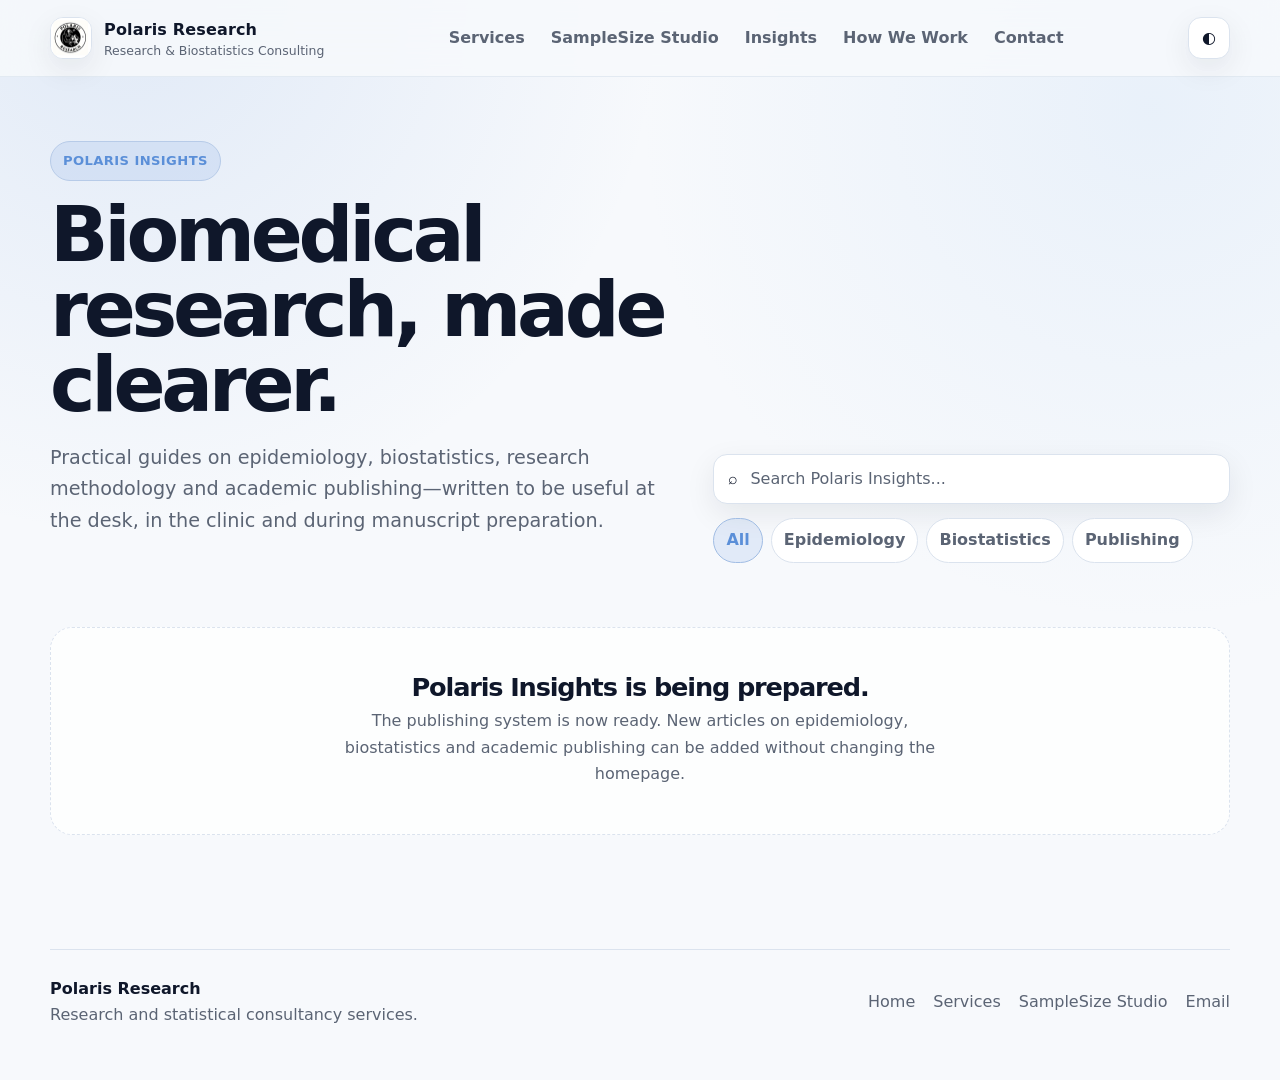
==== blog/index.html @ 7f0328f4 "Add files via upload" ====
<!DOCTYPE html>
<html lang="en" data-accent="ocean" data-mode-choice="system">
<head>
  <meta charset="UTF-8" />
  <meta name="viewport" content="width=device-width, initial-scale=1.0" />
  <meta name="description" content="Polaris Insights: practical guides on epidemiology, biostatistics, research methodology and academic publishing." />
  <meta name="robots" content="index,follow" />
  <meta name="theme-color" content="#0b1220" />
  <title>Polaris Insights | Biomedical Research & Publication</title>
  <link rel="icon" href="../assets/images/polaris-logo.jpg" />
  <link rel="stylesheet" href="../assets/css/styles.css" />
</head>
<body>
  <header class="site-header">
    <div class="container nav">
      <a class="brand" href="../" aria-label="Polaris Research home">
        <span class="brand-mark"><img src="../assets/images/polaris-logo.jpg" alt="Polaris Research logo" /></span>
        <span class="brand-text">
          <strong>Polaris Research</strong>
          <span>Research &amp; Biostatistics Consulting</span>
        </span>
      </a>

      <nav class="nav-links" aria-label="Primary navigation">
        <a href="../#services">Services</a>
        <a href="../#studio">SampleSize Studio</a>
        <a href="./">Insights</a>
        <a href="../#process">How We Work</a>
        <a href="../#" class="contact-trigger">Contact</a>
      </nav>

      <div class="nav-actions">
        <button class="icon-btn" id="themeButton" aria-label="Open theme settings" title="Theme settings">◐</button>
        <button class="menu-btn" id="menuButton" aria-label="Open menu" title="Menu">☰</button>
      </div>
    </div>

    <div class="container mobile-menu" id="mobileMenu">
      <a href="../#services">Services</a>
      <a href="../#studio">SampleSize Studio</a>
      <a href="./">Insights</a>
      <a href="../#process">How We Work</a>
      <a href="../#" class="contact-trigger">Contact</a>
    </div>
  </header>

  <main>
    <section class="blog-hero">
      <div class="container blog-hero-grid">
        <div>
          <span class="eyebrow">Polaris Insights</span>
          <h1>Biomedical research, made clearer.</h1>
          <p class="hero-sub">
            Practical guides on epidemiology, biostatistics, research methodology and academic publishing—written to be useful at the desk, in the clinic and during manuscript preparation.
          </p>
        </div>

        <div class="blog-tools">
          <label class="blog-search" for="articleSearch">
            <span aria-hidden="true">⌕</span>
            <input id="articleSearch" type="search" placeholder="Search Polaris Insights..." autocomplete="off" />
          </label>

          <div class="blog-filters" aria-label="Article categories">
            <button class="blog-filter active" data-category="All">All</button>
            <button class="blog-filter" data-category="Epidemiology Simplified">Epidemiology</button>
            <button class="blog-filter" data-category="Biostatistics in Practice">Biostatistics</button>
            <button class="blog-filter" data-category="Academic Publishing Playbook">Publishing</button>
          </div>
        </div>
      </div>
    </section>

    <section class="blog-library">
      <div class="container">
        <div id="articleGrid" class="blog-library-grid" aria-live="polite"></div>
      </div>
    </section>
  </main>

  <footer>
    <div class="container footer-grid">
      <div>
        <strong style="color:var(--text);">Polaris Research</strong><br />
        <span>Research and statistical consultancy services.</span>
      </div>
      <div class="footer-links">
        <a href="../">Home</a>
        <a href="../#services">Services</a>
        <a href="../#studio">SampleSize Studio</a>
        <a href="mailto:polarisresearch2025@gmail.com">Email</a>
      </div>
    </div>
  </footer>

  <div class="theme-panel" id="themePanel" aria-hidden="true">
    <div class="theme-title">Appearance</div>
    <div class="theme-options">
      <button class="theme-chip" data-mode="light">Light</button>
      <button class="theme-chip" data-mode="system">System</button>
      <button class="theme-chip" data-mode="dark">Dark</button>
    </div>
    <div class="theme-title">Accent</div>
    <div class="theme-options">
      <button class="theme-chip" data-accent="ocean">Ocean</button>
      <button class="theme-chip" data-accent="sage">Sage</button>
      <button class="theme-chip" data-accent="lavender">Lavender</button>
      <button class="theme-chip" data-accent="slate">Slate</button>
      <button class="theme-chip" data-accent="sand">Sand</button>
      <button class="theme-chip" data-accent="rose">Rose</button>
    </div>
  </div>

  <div class="contact-modal" id="contactModal" aria-hidden="true">
    <div class="contact-card" role="dialog" aria-modal="true" aria-labelledby="contactTitle">
      <button class="close-modal" id="closeModal" aria-label="Close contact options">×</button>
      <h3 id="contactTitle">Contact Polaris Research</h3>
      <p>Email us to discuss your research, biostatistics, or manuscript requirements.</p>
      <div class="contact-options">
        <a class="contact-option" href="mailto:polarisresearch2025@gmail.com">
          <div><strong>Email</strong><span>polarisresearch2025@gmail.com</span></div>
          <span class="contact-arrow">→</span>
        </a>
      </div>
    </div>
  </div>

  <script src="../assets/js/app.js" defer></script>
  <script src="posts-data.js" defer></script>
  <script src="../assets/js/blog.js" defer></script>
</body>
</html>
---- assets/css/styles.css ----
:root {
      --bg: #f7f9fc;
      --surface: #ffffff;
      --surface-2: #f1f5f9;
      --text: #0f172a;
      --muted: #5b6474;
      --border: #dbe3ee;
      --shadow: 0 18px 55px rgba(15, 23, 42, 0.12);
      --shadow-soft: 0 10px 30px rgba(15, 23, 42, 0.08);

      --accent: #5b8fd8;
      --accent-2: #9ec5ef;
      --accent-soft: rgba(91, 143, 216, 0.14);
      --accent-text: #ffffff;

      --radius-lg: 28px;
      --radius-md: 20px;
      --radius-sm: 14px;

      --max-width: 1180px;
    }

    html[data-mode="dark"] {
      --bg: #07101f;
      --surface: #0e1729;
      --surface-2: #111d33;
      --text: #f8fafc;
      --muted: #aeb8c8;
      --border: #22314c;
      --shadow: 0 22px 60px rgba(0, 0, 0, 0.36);
      --shadow-soft: 0 10px 34px rgba(0, 0, 0, 0.24);
    }

    html[data-accent="ocean"] {
      --accent: #5b8fd8;
      --accent-2: #9ec5ef;
      --accent-soft: rgba(91, 143, 216, 0.14);
    }
    html[data-accent="sage"] {
      --accent: #6f9f82;
      --accent-2: #b7d6c1;
      --accent-soft: rgba(111, 159, 130, 0.14);
    }
    html[data-accent="lavender"] {
      --accent: #9a7fd1;
      --accent-2: #d3c3ef;
      --accent-soft: rgba(154, 127, 209, 0.14);
    }
    html[data-accent="slate"] {
      --accent: #7d8b9b;
      --accent-2: #c1cad4;
      --accent-soft: rgba(125, 139, 155, 0.15);
    }
    html[data-accent="sand"] {
      --accent: #b49768;
      --accent-2: #dfc89d;
      --accent-soft: rgba(180, 151, 104, 0.15);
    }
    html[data-accent="rose"] {
      --accent: #c77b8d;
      --accent-2: #e8b4c0;
      --accent-soft: rgba(199, 123, 141, 0.15);
    }

    * {
      box-sizing: border-box;
    }

    html {
      scroll-behavior: smooth;
    }

    body {
      margin: 0;
      font-family: Inter, ui-sans-serif, system-ui, -apple-system, BlinkMacSystemFont, "Segoe UI", sans-serif;
      background:
        radial-gradient(circle at 10% 0%, var(--accent-soft), transparent 34%),
        radial-gradient(circle at 90% 10%, color-mix(in srgb, var(--accent-2) 16%, transparent), transparent 34%),
        var(--bg);
      color: var(--text);
      line-height: 1.65;
      overflow-x: hidden;
      transition: background-color .25s ease, color .25s ease;
    }

    a {
      color: inherit;
      text-decoration: none;
    }

    button, input {
      font: inherit;
    }

    img {
      max-width: 100%;
      display: block;
    }

    .container {
      width: min(var(--max-width), calc(100% - 32px));
      margin: 0 auto;
    }

    .site-header {
      position: sticky;
      top: 0;
      z-index: 50;
      backdrop-filter: blur(18px);
      background: color-mix(in srgb, var(--bg) 84%, transparent);
      border-bottom: 1px solid color-mix(in srgb, var(--border) 72%, transparent);
    }

    .nav {
      min-height: 76px;
      display: flex;
      align-items: center;
      justify-content: space-between;
      gap: 18px;
    }

    .brand {
      display: inline-flex;
      align-items: center;
      gap: 12px;
      min-width: 0;
    }

    .brand-mark {
      width: 42px;
      height: 42px;
      border-radius: 13px;
      overflow: hidden;
      background: #fff;
      border: 1px solid var(--border);
      box-shadow: var(--shadow-soft);
      flex: 0 0 auto;
    }

    .brand-mark img {
      width: 100%;
      height: 100%;
      object-fit: cover;
    }

    .brand-text strong {
      display: block;
      font-size: 1rem;
      letter-spacing: .01em;
    }

    .brand-text span {
      display: block;
      color: var(--muted);
      font-size: .78rem;
      line-height: 1.25;
    }

    .nav-links {
      display: flex;
      align-items: center;
      gap: 26px;
      font-weight: 650;
      color: var(--muted);
    }

    .nav-links a:hover {
      color: var(--text);
    }

    .nav-actions {
      display: flex;
      align-items: center;
      gap: 10px;
    }

    .icon-btn, .menu-btn {
      width: 42px;
      height: 42px;
      border: 1px solid var(--border);
      background: var(--surface);
      color: var(--text);
      border-radius: 13px;
      display: inline-grid;
      place-items: center;
      cursor: pointer;
      box-shadow: var(--shadow-soft);
      transition: transform .2s ease, border-color .2s ease;
    }

    .icon-btn:hover, .menu-btn:hover {
      transform: translateY(-2px);
      border-color: var(--accent);
    }

    .menu-btn {
      display: none;
    }

    .mobile-menu {
      display: none;
      padding: 0 0 18px;
    }

    .mobile-menu.open {
      display: grid;
      gap: 10px;
    }

    .mobile-menu a {
      padding: 12px 14px;
      border-radius: 12px;
      background: var(--surface);
      border: 1px solid var(--border);
      font-weight: 700;
    }

    .hero {
      padding: 70px 0 50px;
    }

    .hero-grid {
      display: grid;
      grid-template-columns: 1.15fr .85fr;
      gap: 54px;
      align-items: center;
    }

    .eyebrow {
      display: inline-flex;
      align-items: center;
      gap: 9px;
      padding: 8px 12px;
      border: 1px solid color-mix(in srgb, var(--accent) 28%, var(--border));
      background: var(--accent-soft);
      color: var(--accent);
      font-weight: 800;
      font-size: .82rem;
      border-radius: 999px;
      letter-spacing: .03em;
      text-transform: uppercase;
    }

    .hero h1 {
      margin: 18px 0 18px;
      font-size: clamp(2.55rem, 5.8vw, 5.6rem);
      line-height: .98;
      letter-spacing: -0.055em;
      max-width: 900px;
    }

    .hero h1 .accent {
      color: var(--accent);
    }

    .hero-sub {
      max-width: 760px;
      color: var(--muted);
      font-size: clamp(1rem, 1.6vw, 1.2rem);
      margin-bottom: 26px;
    }

    .hero-cta {
      display: flex;
      flex-wrap: wrap;
      gap: 12px;
      margin-bottom: 16px;
    }

    .btn {
      border: 0;
      border-radius: 14px;
      min-height: 48px;
      padding: 0 19px;
      display: inline-flex;
      align-items: center;
      justify-content: center;
      gap: 9px;
      cursor: pointer;
      font-weight: 800;
      transition: transform .2s ease, box-shadow .2s ease, background-color .2s ease;
    }

    .btn:hover {
      transform: translateY(-2px);
    }

    .btn-primary {
      background: var(--accent);
      color: var(--accent-text);
      box-shadow: 0 14px 30px color-mix(in srgb, var(--accent) 28%, transparent);
    }

    .btn-secondary {
      background: var(--surface);
      color: var(--text);
      border: 1px solid var(--border);
      box-shadow: var(--shadow-soft);
    }

    .btn-studio {
      margin-top: 2px;
      background: linear-gradient(135deg, var(--accent), var(--accent-2));
      color: white;
    }

    .quick-tags {
      margin-top: 20px;
      color: var(--muted);
      font-size: .80rem;
      font-weight: 700;
      line-height: 1.6;
      letter-spacing: .005em;
    }

    .quick-tags .sep {
      color: color-mix(in srgb, var(--muted) 72%, transparent);
      padding: 0 .42rem;
      font-weight: 500;
    }

    .hero-card {
      position: relative;
      min-height: 500px;
      border-radius: 34px;
      padding: 28px;
      background:
        linear-gradient(145deg, color-mix(in srgb, var(--surface) 92%, transparent), color-mix(in srgb, var(--surface-2) 95%, transparent));
      border: 1px solid var(--border);
      box-shadow: var(--shadow);
      overflow: hidden;
    }

    .hero-card::before {
      content: "";
      position: absolute;
      width: 290px;
      height: 290px;
      border-radius: 50%;
      right: -80px;
      top: -80px;
      background: radial-gradient(circle, var(--accent-soft), transparent 70%);
    }

    .logo-stage {
      position: relative;
      min-height: 100%;
      height: 100%;
      display: grid;
      place-items: center;
      isolation: isolate;
    }

    .orbit-ring {
      position: absolute;
      width: min(380px, 92%);
      aspect-ratio: 1;
      border-radius: 50%;
      border: 1px dashed color-mix(in srgb, var(--accent) 28%, transparent);
      animation: orbitSpin 22s linear infinite;
      z-index: 0;
      pointer-events: none;
    }

    .orbit-ring.orbit-2 {
      width: min(305px, 74%);
      animation-duration: 15s;
      animation-direction: reverse;
      border-style: solid;
      border-color: color-mix(in srgb, var(--accent-2) 19%, transparent);
    }

    .orbit-star {
      position: absolute;
      left: 50%;
      top: -13px;
      width: 26px;
      height: 26px;
      margin-left: -13px;
      display: grid;
      place-items: center;
      color: var(--accent);
      font-size: 25px;
      line-height: 1;
      text-shadow: 0 8px 18px color-mix(in srgb, var(--accent) 35%, transparent);
      animation: starCounterSpin 22s linear infinite;
    }

    .orbit-2 .orbit-star {
      color: var(--accent-2);
      font-size: 18px;
      animation-duration: 15s;
      animation-direction: reverse;
    }

    .free-star {
      position: absolute;
      color: var(--accent);
      opacity: .72;
      z-index: 3;
      pointer-events: none;
      animation: twinkle 3.4s ease-in-out infinite;
    }

    .free-star.s1 { left: 4%; top: 15%; font-size: 30px; }
    .free-star.s2 { right: 5%; bottom: 20%; font-size: 20px; animation-delay: -1.2s; }
    .free-star.s3 { right: 10%; top: 14%; font-size: 14px; animation-delay: -2.1s; }

    .logo-wrap {
      width: min(330px, 82%);
      aspect-ratio: 1/1;
      border-radius: 50%;
      overflow: hidden;
      background: white;
      border: 1px solid var(--border);
      box-shadow: 0 28px 60px rgba(15, 23, 42, .18);
      animation: floatLogo 5s ease-in-out infinite;
      position: relative;
      z-index: 2;
    }

    .logo-wrap img {
      width: 100%;
      height: 100%;
      object-fit: cover;
    }

    @keyframes floatLogo {
      0%,100% { transform: translateY(0) rotate(0deg); }
      50% { transform: translateY(-10px) rotate(1deg); }
    }

    @keyframes orbitSpin {
      to { transform: rotate(360deg); }
    }

    @keyframes starCounterSpin {
      to { transform: rotate(-360deg); }
    }

    @keyframes twinkle {
      0%,100% { transform: scale(.82) rotate(0deg); opacity: .35; }
      50% { transform: scale(1.18) rotate(18deg); opacity: .95; }
    }

    .mini-panel {
      position: relative;
      margin-top: 10px;
      background: var(--surface);
      border: 1px solid var(--border);
      border-radius: 18px;
      padding: 17px;
      box-shadow: var(--shadow-soft);
    }

    .mini-panel strong {
      display: block;
      margin-bottom: 5px;
    }

    .mini-panel span {
      color: var(--muted);
      font-size: .93rem;
    }

    section {
      padding: 72px 0;
    }

    .section-head {
      display: flex;
      align-items: end;
      justify-content: space-between;
      gap: 24px;
      margin-bottom: 28px;
    }

    .section-kicker {
      color: var(--accent);
      font-weight: 850;
      text-transform: uppercase;
      letter-spacing: .08em;
      font-size: .78rem;
      margin-bottom: 8px;
    }

    h2 {
      margin: 0;
      font-size: clamp(2rem, 4vw, 3.5rem);
      line-height: 1.05;
      letter-spacing: -0.045em;
    }

    .section-intro {
      max-width: 640px;
      color: var(--muted);
    }

    .services-grid {
      display: grid;
      grid-template-columns: repeat(2, minmax(0, 1fr));
      gap: 18px;
    }

    .service-card {
      background: var(--surface);
      border: 1px solid var(--border);
      border-radius: var(--radius-md);
      padding: 25px;
      box-shadow: var(--shadow-soft);
      transition: transform .22s ease, border-color .22s ease, box-shadow .22s ease;
    }

    .service-card:hover {
      transform: translateY(-5px);
      border-color: color-mix(in srgb, var(--accent) 60%, var(--border));
      box-shadow: var(--shadow);
    }

    .service-icon {
      width: 48px;
      height: 48px;
      display: grid;
      place-items: center;
      border-radius: 15px;
      background: var(--accent-soft);
      color: var(--accent);
      font-size: 1.25rem;
      margin-bottom: 17px;
    }

    .service-card h3 {
      margin: 0 0 10px;
      font-size: 1.25rem;
    }

    .service-card p {
      margin: 0;
      color: var(--muted);
    }

    .studio-shell {
      display: grid;
      grid-template-columns: 1fr .95fr;
      gap: 28px;
      align-items: center;
      border: 1px solid var(--border);
      background: var(--surface);
      border-radius: 30px;
      padding: clamp(22px, 4vw, 42px);
      box-shadow: var(--shadow);
    }

    .studio-preview {
      position: relative;
      border-radius: 24px;
      border: 1px solid #26323a;
      background: #10171c;
      overflow: hidden;
      box-shadow: 0 30px 70px rgba(0,0,0,.28);
      transform: rotate(1.2deg);
      transition: transform .28s ease, box-shadow .28s ease;
    }

    .studio-preview:hover {
      transform: rotate(0deg) translateY(-3px);
      box-shadow: 0 36px 82px rgba(0,0,0,.32);
    }

    .studio-live-frame {
      position: relative;
      height: 425px;
      overflow: hidden;
      background: #f7f7f5;
      border-radius: 23px;
    }

    .studio-live-frame iframe {
      position: absolute;
      top: 0;
      left: 0;
      width: 1440px;
      height: 900px;
      border: 0;
      transform: scale(.47);
      transform-origin: top left;
      pointer-events: none;
      background: #f7f7f5;
    }

    .studio-preview-fallback {
      position: absolute;
      inset: 0;
      z-index: 0;
      display: grid;
      place-items: center;
      text-align: center;
      padding: 30px;
      color: #eff4f7;
      background:
        radial-gradient(circle at 75% 20%, rgba(46,109,141,.30), transparent 30%),
        linear-gradient(145deg,#151d22,#0f1519);
    }

    .studio-preview-fallback strong {
      font-size: clamp(1.5rem,3vw,2.3rem);
      line-height: 1.05;
      display: block;
      margin-bottom: 10px;
    }

    .studio-preview-fallback span {
      color: #9eabb2;
      font-size: .88rem;
    }

    .studio-frame-click {
      position: absolute;
      inset: 0;
      z-index: 4;
      cursor: pointer;
    }

    .studio-frame-badge {
      position: absolute;
      z-index: 5;
      right: 14px;
      bottom: 14px;
      padding: 8px 11px;
      border-radius: 999px;
      background: rgba(11,18,32,.88);
      color: #fff;
      border: 1px solid rgba(255,255,255,.16);
      backdrop-filter: blur(12px);
      font-size: .72rem;
      font-weight: 800;
      pointer-events: none;
    }

    .blog-grid {
      display: grid;
      grid-template-columns: repeat(3, minmax(0, 1fr));
      gap: 18px;
    }

    .blog-card {
      background: var(--surface);
      border: 1px solid var(--border);
      border-radius: 20px;
      padding: 22px;
      box-shadow: var(--shadow-soft);
      min-height: 250px;
      display: flex;
      flex-direction: column;
    }

    .blog-card .category {
      color: var(--accent);
      font-size: .79rem;
      font-weight: 850;
      text-transform: uppercase;
      letter-spacing: .06em;
    }

    .blog-card h3 {
      margin: 12px 0 10px;
      line-height: 1.2;
      font-size: 1.3rem;
    }

    .blog-card p {
      color: var(--muted);
      margin: 0 0 16px;
    }

    .blog-card .coming {
      margin-top: auto;
      color: var(--muted);
      font-size: .88rem;
      font-weight: 700;
    }

    .work-grid {
      display: grid;
      grid-template-columns: repeat(4, minmax(0, 1fr));
      gap: 16px;
      counter-reset: step;
    }

    .work-card {
      background: var(--surface);
      border: 1px solid var(--border);
      border-radius: 20px;
      padding: 22px;
      box-shadow: var(--shadow-soft);
    }

    .step-no {
      width: 38px;
      height: 38px;
      display: grid;
      place-items: center;
      border-radius: 12px;
      background: var(--accent);
      color: white;
      font-weight: 900;
      margin-bottom: 16px;
    }

    .work-card h3 {
      margin: 0 0 9px;
      font-size: 1.08rem;
    }

    .work-card p {
      margin: 0;
      color: var(--muted);
      font-size: .94rem;
    }

    .final-cta {
      border-radius: 32px;
      padding: clamp(28px, 6vw, 62px);
      background:
        radial-gradient(circle at 85% 20%, color-mix(in srgb, var(--accent-2) 28%, transparent), transparent 28%),
        linear-gradient(135deg, color-mix(in srgb, var(--accent) 92%, #111827), color-mix(in srgb, var(--accent) 62%, #111827));
      color: white;
      box-shadow: var(--shadow);
    }

    .final-cta h2 {
      max-width: 760px;
      color: white;
    }

    .final-cta p {
      max-width: 650px;
      color: rgba(255,255,255,.84);
      font-size: 1.05rem;
    }

    .final-cta .btn {
      background: white;
      color: #111827;
      margin-top: 8px;
    }


    .legal-band {
      margin-top: 8px;
      padding: 22px 0 0;
      border-top: 1px solid var(--border);
    }

    .legal-copy {
      max-width: 980px;
      color: var(--muted);
      font-size: .78rem;
      line-height: 1.65;
    }

    .legal-copy p {
      margin: 0 0 8px;
    }

    .legal-links {
      display: flex;
      flex-wrap: wrap;
      gap: 8px 14px;
      margin-top: 12px;
      font-size: .78rem;
      font-weight: 750;
    }

    .legal-links a {
      color: var(--muted);
      text-decoration: underline;
      text-decoration-color: color-mix(in srgb, var(--muted) 30%, transparent);
      text-underline-offset: 3px;
    }

    .legal-links a:hover {
      color: var(--text);
    }


    .legal-modal {
      position: fixed;
      inset: 0;
      z-index: 120;
      display: none;
      align-items: center;
      justify-content: center;
      padding: 20px;
      background: rgba(2, 8, 23, .66);
      backdrop-filter: blur(10px);
    }

    .legal-modal.open {
      display: flex;
    }

    .legal-card {
      width: min(980px, 100%);
      max-height: min(86vh, 920px);
      overflow: hidden;
      display: grid;
      grid-template-rows: auto 1fr;
      background: var(--surface);
      color: var(--text);
      border: 1px solid var(--border);
      border-radius: 26px;
      box-shadow: var(--shadow);
    }

    .legal-card-head {
      position: sticky;
      top: 0;
      z-index: 2;
      display: flex;
      align-items: flex-start;
      justify-content: space-between;
      gap: 20px;
      padding: 24px 26px 18px;
      border-bottom: 1px solid var(--border);
      background: color-mix(in srgb, var(--surface) 96%, transparent);
      backdrop-filter: blur(12px);
    }

    .legal-card-head h3 {
      margin: 0 0 5px;
      font-size: clamp(1.45rem, 2.5vw, 2rem);
      line-height: 1.15;
    }

    .legal-card-head p {
      margin: 0;
      color: var(--muted);
      font-size: .9rem;
    }

    .legal-close {
      flex: 0 0 auto;
      width: 40px;
      height: 40px;
      border-radius: 12px;
      border: 1px solid var(--border);
      background: var(--surface-2);
      color: var(--text);
      cursor: pointer;
      font-size: 1.2rem;
    }

    .legal-card-body {
      overflow-y: auto;
      padding: 24px 26px 30px;
      scroll-behavior: smooth;
    }

    .legal-section {
      padding: 0 0 24px;
      margin: 0 0 24px;
      border-bottom: 1px solid var(--border);
    }

    .legal-section:last-child {
      border-bottom: 0;
      margin-bottom: 0;
      padding-bottom: 0;
    }

    .legal-section h4 {
      margin: 0 0 10px;
      font-size: 1.05rem;
      color: var(--text);
    }

    .legal-section p {
      margin: 0 0 10px;
      color: var(--muted);
      font-size: .94rem;
      line-height: 1.75;
    }

    .legal-contact {
      display: grid;
      gap: 6px;
      margin-top: 10px;
    }

    .legal-contact a {
      color: var(--accent);
      font-weight: 750;
      overflow-wrap: anywhere;
    }

    footer {
      padding: 36px 0 52px;
      color: var(--muted);
    }

    .footer-grid {
      display: flex;
      justify-content: space-between;
      gap: 22px;
      align-items: center;
      border-top: 1px solid var(--border);
      padding-top: 26px;
      flex-wrap: wrap;
    }

    .footer-links {
      display: flex;
      gap: 18px;
      flex-wrap: wrap;
    }

    .theme-panel {
      position: fixed;
      top: 82px;
      right: 18px;
      z-index: 80;
      width: min(330px, calc(100vw - 36px));
      background: var(--surface);
      border: 1px solid var(--border);
      border-radius: 18px;
      box-shadow: var(--shadow);
      padding: 16px;
      display: none;
    }

    .theme-panel.open {
      display: block;
    }

    .theme-title {
      font-weight: 850;
      margin-bottom: 10px;
    }

    .theme-options {
      display: flex;
      flex-wrap: wrap;
      gap: 8px;
      margin-bottom: 14px;
    }

    .theme-chip {
      border: 1px solid var(--border);
      background: var(--surface-2);
      color: var(--text);
      border-radius: 999px;
      padding: 8px 11px;
      cursor: pointer;
      font-weight: 750;
      font-size: .88rem;
    }

    .theme-chip.active {
      border-color: var(--accent);
      box-shadow: inset 0 0 0 1px var(--accent);
    }

    .contact-modal {
      position: fixed;
      inset: 0;
      z-index: 100;
      background: rgba(2, 8, 23, .58);
      backdrop-filter: blur(8px);
      display: none;
      align-items: center;
      justify-content: center;
      padding: 20px;
    }

    .contact-modal.open {
      display: flex;
    }

    .contact-card {
      position: relative;
      width: min(540px, 100%);
      background: var(--surface);
      color: var(--text);
      border: 1px solid var(--border);
      border-radius: 26px;
      padding: 28px;
      box-shadow: var(--shadow);
    }

    .close-modal {
      position: absolute;
      right: 14px;
      top: 14px;
      width: 38px;
      height: 38px;
      border-radius: 12px;
      border: 1px solid var(--border);
      background: var(--surface-2);
      color: var(--text);
      cursor: pointer;
      font-size: 1.15rem;
    }

    .contact-card h3 {
      margin: 0 46px 8px 0;
      font-size: 1.6rem;
    }

    .contact-card > p {
      color: var(--muted);
      margin: 0 0 20px;
    }

    .contact-options {
      display: grid;
      gap: 12px;
    }

    .contact-option {
      display: flex;
      align-items: center;
      justify-content: space-between;
      gap: 14px;
      border: 1px solid var(--border);
      background: var(--surface-2);
      border-radius: 16px;
      padding: 16px;
      transition: transform .2s ease, border-color .2s ease;
    }

    .contact-option:hover {
      transform: translateY(-2px);
      border-color: var(--accent);
    }

    .contact-option strong {
      display: block;
    }

    .contact-option span {
      display: block;
      color: var(--muted);
      font-size: .9rem;
      margin-top: 2px;
    }

    .contact-arrow {
      color: var(--accent);
      font-size: 1.2rem;
      font-weight: 900;
    }

    .fade-in {
      animation: fadeInUp .55s ease both;
    }

    @keyframes fadeInUp {
      from { opacity: .01; transform: translateY(10px); }
      to { opacity: 1; transform: translateY(0); }
    }

    @media (prefers-reduced-motion: reduce) {
      * {
        animation: none !important;
        transition: none !important;
        scroll-behavior: auto !important;
      }
    }

    @media (max-width: 980px) {
      .nav-links {
        display: none;
      }
      .menu-btn {
        display: inline-grid;
      }
      .hero-grid,
      .studio-shell {
        grid-template-columns: 1fr;
      }
      .hero-card {
        min-height: 430px;
      }
      .services-grid {
        grid-template-columns: 1fr 1fr;
      }
      .blog-grid {
        grid-template-columns: 1fr;
      }
      .work-grid {
        grid-template-columns: repeat(2, minmax(0, 1fr));
      }
    }

    @media (max-width: 680px) {
      .container {
        width: min(100% - 22px, var(--max-width));
      }
      .site-header .brand-text span {
        display: none;
      }
      .hero {
        padding-top: 44px;
      }
      .hero h1 {
        font-size: clamp(2.35rem, 12vw, 4.3rem);
      }
      .hero-cta {
        display: grid;
      }

      .quick-tags {
        font-size: .74rem;
      }
      .hero-cta .btn,
      .btn-studio {
        width: 100%;
      }
      .services-grid,
      .work-grid {
        grid-template-columns: 1fr;
      }
      .section-head {
        align-items: flex-start;
        flex-direction: column;
      }
      .hero-card {
        min-height: auto;
        padding: 20px;
      }
      .logo-stage {
        min-height: 285px;
      }
      .orbit-ring {
        width: min(310px, 94%);
      }
      .orbit-ring.orbit-2 {
        width: min(245px, 74%);
      }
      .studio-live-frame {
        height: 300px;
      }
      .studio-live-frame iframe {
        transform: scale(.34);
      }
      .final-cta {
        border-radius: 24px;
      }
      .nav-actions .icon-btn {
        width: 40px;
        height: 40px;
      }
    }


/* ===========================
   Polaris Insights blog
   =========================== */

.blog-hero {
  padding: 64px 0 34px;
}

.blog-hero-grid {
  display: grid;
  grid-template-columns: 1.1fr .9fr;
  gap: 32px;
  align-items: end;
}

.blog-hero h1 {
  margin: 16px 0 14px;
  font-size: clamp(2.6rem, 6vw, 5.4rem);
  line-height: .98;
  letter-spacing: -.055em;
}

.blog-tools {
  display: grid;
  gap: 14px;
  margin-top: 22px;
}

.blog-search {
  display: flex;
  align-items: center;
  gap: 10px;
  padding: 0 14px;
  min-height: 50px;
  border: 1px solid var(--border);
  border-radius: 14px;
  background: var(--surface);
  box-shadow: var(--shadow-soft);
}

.blog-search input {
  width: 100%;
  border: 0;
  outline: 0;
  background: transparent;
  color: var(--text);
}

.blog-search input::placeholder {
  color: var(--muted);
}

.blog-filters {
  display: flex;
  gap: 8px;
  flex-wrap: wrap;
}

.blog-filter {
  border: 1px solid var(--border);
  background: var(--surface);
  color: var(--muted);
  border-radius: 999px;
  padding: 8px 12px;
  font-weight: 760;
  cursor: pointer;
}

.blog-filter.active,
.blog-filter:hover {
  color: var(--accent);
  border-color: color-mix(in srgb, var(--accent) 45%, var(--border));
  background: var(--accent-soft);
}

.blog-library {
  padding: 30px 0 78px;
}

.blog-library-grid {
  display: grid;
  grid-template-columns: repeat(3, minmax(0, 1fr));
  gap: 18px;
}

.article-card {
  display: flex;
  flex-direction: column;
  min-height: 310px;
  padding: 22px;
  border: 1px solid var(--border);
  border-radius: 20px;
  background: var(--surface);
  box-shadow: var(--shadow-soft);
  transition: transform .22s ease, border-color .22s ease, box-shadow .22s ease;
}

.article-card:hover {
  transform: translateY(-4px);
  border-color: color-mix(in srgb, var(--accent) 52%, var(--border));
  box-shadow: var(--shadow);
}

.article-meta {
  display: flex;
  gap: 8px;
  flex-wrap: wrap;
  color: var(--muted);
  font-size: .78rem;
  font-weight: 720;
}

.article-category {
  color: var(--accent);
}

.article-card h2 {
  margin: 14px 0 10px;
  font-size: 1.35rem;
  line-height: 1.18;
  letter-spacing: -.025em;
}

.article-card p {
  margin: 0 0 18px;
  color: var(--muted);
  font-size: .95rem;
}

.article-card .article-link {
  margin-top: auto;
  color: var(--accent);
  font-weight: 820;
}

.blog-empty {
  grid-column: 1 / -1;
  padding: 46px 26px;
  text-align: center;
  border: 1px dashed var(--border);
  border-radius: 22px;
  background: color-mix(in srgb, var(--surface) 74%, transparent);
}

.blog-empty h2 {
  font-size: 1.6rem;
  margin-bottom: 8px;
}

.blog-empty p {
  max-width: 620px;
  margin: 0 auto;
  color: var(--muted);
}

.article-shell {
  padding: 54px 0 86px;
}

.article-layout {
  display: grid;
  grid-template-columns: minmax(0, 760px) 240px;
  gap: 54px;
  align-items: start;
  justify-content: center;
}

.article-header {
  margin-bottom: 30px;
}

.article-header h1 {
  margin: 12px 0 16px;
  font-size: clamp(2.4rem, 5vw, 4.5rem);
  line-height: 1.02;
  letter-spacing: -.05em;
}

.article-deck {
  color: var(--muted);
  font-size: 1.1rem;
}

.article-body {
  font-size: 1.02rem;
}

.article-body h2 {
  margin: 34px 0 12px;
  font-size: 1.7rem;
  letter-spacing: -.03em;
}

.article-body h3 {
  margin: 26px 0 10px;
  font-size: 1.25rem;
}

.article-body p,
.article-body li {
  color: color-mix(in srgb, var(--text) 88%, var(--muted));
}

.article-body table {
  width: 100%;
  border-collapse: collapse;
  margin: 22px 0;
  font-size: .94rem;
}

.article-body th,
.article-body td {
  border: 1px solid var(--border);
  padding: 10px 12px;
  text-align: left;
}

.article-body th {
  background: var(--surface-2);
}

.article-body pre,
.article-formula {
  overflow-x: auto;
  padding: 16px;
  border: 1px solid var(--border);
  border-radius: 14px;
  background: var(--surface-2);
}

.article-sidebar {
  position: sticky;
  top: 100px;
  padding: 18px;
  border: 1px solid var(--border);
  border-radius: 18px;
  background: var(--surface);
  box-shadow: var(--shadow-soft);
}

.article-sidebar strong {
  display: block;
  margin-bottom: 10px;
}

.article-sidebar a {
  display: block;
  padding: 6px 0;
  color: var(--muted);
  font-size: .9rem;
}

.article-sidebar a:hover {
  color: var(--accent);
}

.article-back {
  display: inline-flex;
  align-items: center;
  gap: 8px;
  color: var(--muted);
  font-weight: 760;
  margin-bottom: 20px;
}

.article-back:hover {
  color: var(--accent);
}

@media (max-width: 980px) {
  .blog-hero-grid,
  .article-layout {
    grid-template-columns: 1fr;
  }

  .blog-library-grid {
    grid-template-columns: repeat(2, minmax(0, 1fr));
  }

  .article-sidebar {
    position: static;
    order: -1;
  }
}

@media (max-width: 680px) {
  .blog-library-grid {
    grid-template-columns: 1fr;
  }

  .blog-hero {
    padding-top: 42px;
  }

  .blog-hero h1 {
    font-size: clamp(2.35rem, 12vw, 4rem);
  }
}


.services-contact {
  margin-top: 22px;
  padding: 22px 24px;
  border: 1px solid var(--border);
  border-radius: 20px;
  background: linear-gradient(
    135deg,
    color-mix(in srgb, var(--accent-soft) 76%, var(--surface)),
    var(--surface)
  );
  box-shadow: var(--shadow-soft);
  display: flex;
  align-items: center;
  justify-content: space-between;
  gap: 24px;
}

.services-contact h3 {
  margin: 0 0 6px;
  font-size: 1.3rem;
  line-height: 1.2;
}

.services-contact p {
  margin: 0;
  max-width: 760px;
  color: var(--muted);
  font-size: .95rem;
}

.services-contact .btn {
  flex: 0 0 auto;
}

@media (max-width: 680px) {
  .services-contact {
    align-items: stretch;
    flex-direction: column;
  }

  .services-contact .btn {
    width: 100%;
  }
}


/* Final hero positioning */
.hero-card {
  display: grid;
  place-items: center;
}

.logo-stage {
  width: 100%;
}


@media (max-width: 680px) {
  .hero-card {
    min-height: 390px;
    display: grid;
    place-items: center;
  }

  .logo-stage {
    min-height: 100%;
    height: 100%;
    align-self: stretch;
  }
}
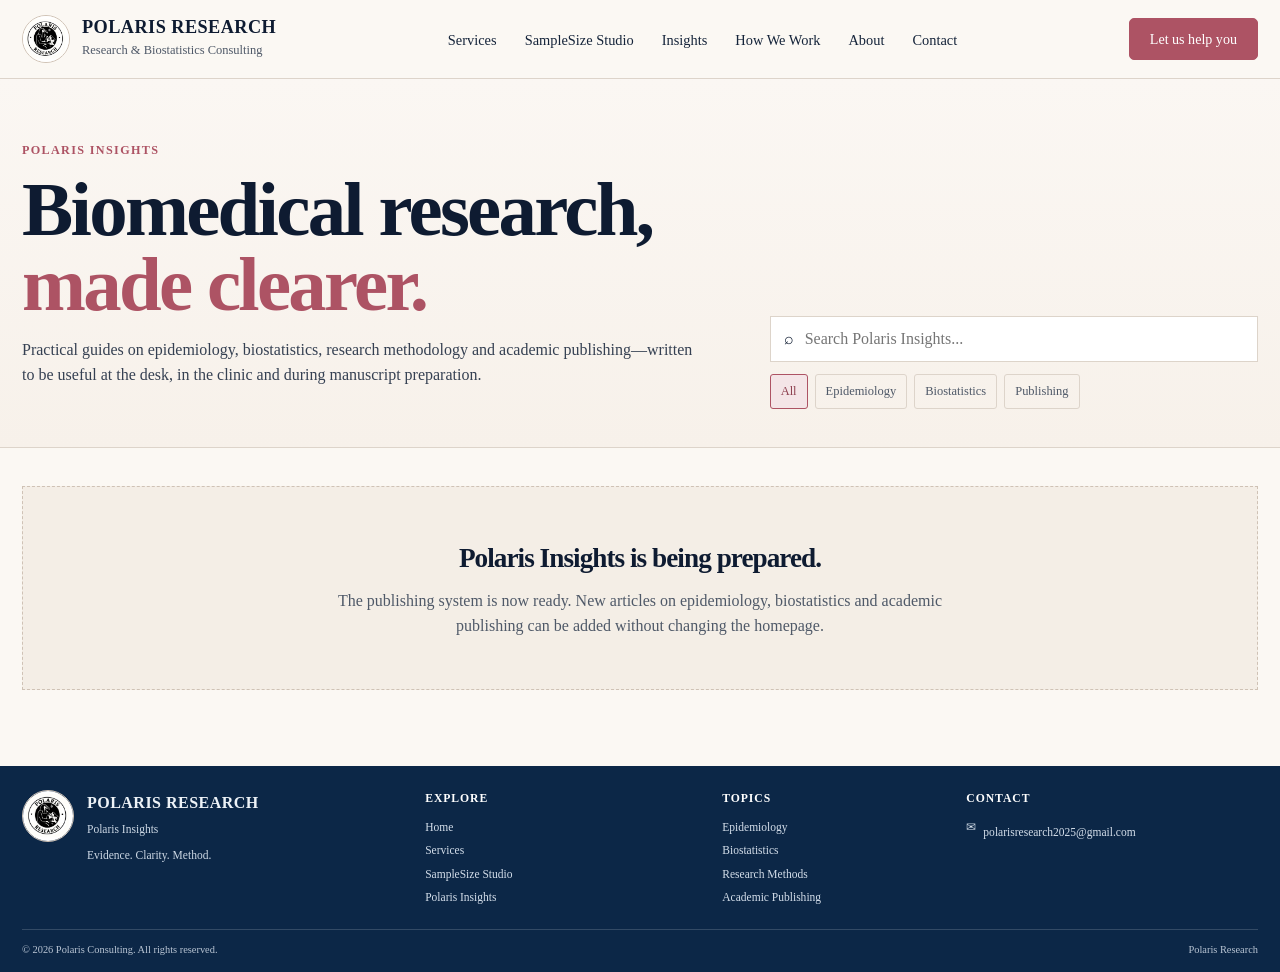
==== commit 2200453a: "New version updated" ====
--- a/blog/index.html
+++ b/blog/index.html
@@ -1,66 +1,65 @@
 <!DOCTYPE html>
-<html lang="en" data-accent="ocean" data-mode-choice="system">
+<html lang="en">
 <head>
   <meta charset="UTF-8" />
   <meta name="viewport" content="width=device-width, initial-scale=1.0" />
   <meta name="description" content="Polaris Insights: practical guides on epidemiology, biostatistics, research methodology and academic publishing." />
   <meta name="robots" content="index,follow" />
-  <meta name="theme-color" content="#0b1220" />
+  <meta name="theme-color" content="#0c2747" />
+  <link rel="canonical" href="https://polarisresearchconsulting.github.io/blog/" />
+  <meta property="og:type" content="website" />
+  <meta property="og:site_name" content="Polaris Research" />
+  <meta property="og:title" content="Polaris Insights | Biomedical Research & Publication" />
+  <meta property="og:description" content="Practical guides on epidemiology, biostatistics, research methodology and academic publishing." />
+  <meta property="og:url" content="https://polarisresearchconsulting.github.io/blog/" />
+  <meta property="og:image" content="https://polarisresearchconsulting.github.io/assets/images/polaris-logo.jpg" />
+  <meta name="twitter:card" content="summary" />
+  <meta name="twitter:title" content="Polaris Insights | Biomedical Research & Publication" />
+  <meta name="twitter:description" content="Practical guides on epidemiology, biostatistics, research methodology and academic publishing." />
+  <meta name="twitter:image" content="https://polarisresearchconsulting.github.io/assets/images/polaris-logo.jpg" />
   <title>Polaris Insights | Biomedical Research & Publication</title>
   <link rel="icon" href="../assets/images/polaris-logo.jpg" />
   <link rel="stylesheet" href="../assets/css/styles.css" />
+  <link rel="manifest" href="../site.webmanifest" />
+  <script type="application/ld+json">
+  {
+    "@context":"https://schema.org",
+    "@type":"Blog",
+    "name":"Polaris Insights",
+    "url":"https://polarisresearchconsulting.github.io/blog/",
+    "description":"Practical guides on epidemiology, biostatistics, research methodology and academic publishing.",
+    "publisher":{"@type":"Organization","name":"Polaris Research","url":"https://polarisresearchconsulting.github.io/","logo":{"@type":"ImageObject","url":"https://polarisresearchconsulting.github.io/assets/images/polaris-logo.jpg"}}
+  }
+  </script>
 </head>
 <body>
+  <a class="skip-link" href="#main">Skip to main content</a>
   <header class="site-header">
     <div class="container nav">
       <a class="brand" href="../" aria-label="Polaris Research home">
         <span class="brand-mark"><img src="../assets/images/polaris-logo.jpg" alt="Polaris Research logo" /></span>
-        <span class="brand-text">
-          <strong>Polaris Research</strong>
-          <span>Research &amp; Biostatistics Consulting</span>
-        </span>
+        <span class="brand-text"><strong>Polaris Research</strong><span>Research &amp; Biostatistics Consulting</span></span>
       </a>
-
       <nav class="nav-links" aria-label="Primary navigation">
-        <a href="../#services">Services</a>
-        <a href="../#studio">SampleSize Studio</a>
-        <a href="./">Insights</a>
-        <a href="../#process">How We Work</a>
-        <a href="../#" class="contact-trigger">Contact</a>
+        <a href="../#services">Services</a><a href="../#studio">SampleSize Studio</a><a href="./">Insights</a><a href="../#process">How We Work</a><a href="../#about">About</a><a href="#" class="contact-trigger">Contact</a>
       </nav>
-
-      <div class="nav-actions">
-        <button class="icon-btn" id="themeButton" aria-label="Open theme settings" title="Theme settings">◐</button>
-        <button class="menu-btn" id="menuButton" aria-label="Open menu" title="Menu">☰</button>
-      </div>
+      <div class="nav-actions"><button class="header-cta contact-trigger" type="button">Let us help you</button><button class="menu-btn" id="menuButton" type="button" aria-label="Open menu" aria-expanded="false" aria-controls="mobileMenu">☰</button></div>
     </div>
-
-    <div class="container mobile-menu" id="mobileMenu">
-      <a href="../#services">Services</a>
-      <a href="../#studio">SampleSize Studio</a>
-      <a href="./">Insights</a>
-      <a href="../#process">How We Work</a>
-      <a href="../#" class="contact-trigger">Contact</a>
-    </div>
+    <nav class="container mobile-menu" id="mobileMenu" aria-label="Mobile navigation">
+      <a href="../#services">Services</a><a href="../#studio">SampleSize Studio</a><a href="./">Insights</a><a href="../#process">How We Work</a><a href="../#about">About</a><a href="#" class="contact-trigger">Contact</a><button class="header-cta contact-trigger" type="button">Let us help you</button>
+    </nav>
   </header>
 
-  <main>
+  <main id="main">
     <section class="blog-hero">
       <div class="container blog-hero-grid">
         <div>
-          <span class="eyebrow">Polaris Insights</span>
-          <h1>Biomedical research, made clearer.</h1>
-          <p class="hero-sub">
-            Practical guides on epidemiology, biostatistics, research methodology and academic publishing—written to be useful at the desk, in the clinic and during manuscript preparation.
-          </p>
+          <div class="eyebrow">Polaris Insights</div>
+          <h1>Biomedical research,<br /><span style="color:var(--rose);">made clearer.</span></h1>
+          <p class="hero-sub">Practical guides on epidemiology, biostatistics, research methodology and academic publishing—written to be useful at the desk, in the clinic and during manuscript preparation.</p>
         </div>
-
         <div class="blog-tools">
-          <label class="blog-search" for="articleSearch">
-            <span aria-hidden="true">⌕</span>
-            <input id="articleSearch" type="search" placeholder="Search Polaris Insights..." autocomplete="off" />
-          </label>
-
+          <label class="blog-search" for="articleSearch"><span aria-hidden="true">⌕</span><input id="articleSearch" type="search" placeholder="Search Polaris Insights..." autocomplete="off" /></label>
           <div class="blog-filters" aria-label="Article categories">
             <button class="blog-filter active" data-category="All">All</button>
             <button class="blog-filter" data-category="Epidemiology Simplified">Epidemiology</button>
@@ -72,56 +71,27 @@
     </section>
 
     <section class="blog-library">
-      <div class="container">
-        <div id="articleGrid" class="blog-library-grid" aria-live="polite"></div>
-      </div>
+      <div class="container"><div id="articleGrid" class="blog-library-grid" aria-live="polite"></div></div>
     </section>
   </main>
 
   <footer>
-    <div class="container footer-grid">
-      <div>
-        <strong style="color:var(--text);">Polaris Research</strong><br />
-        <span>Research and statistical consultancy services.</span>
+    <div class="container">
+      <div class="footer-main">
+        <div><div class="footer-brand"><span class="brand-mark"><img src="../assets/images/polaris-logo.jpg" alt="" /></span><div><strong>Polaris Research</strong><span>Polaris Insights</span><div class="footer-tagline">Evidence. Clarity. Method.</div></div></div></div>
+        <div class="footer-col"><h3>Explore</h3><a href="../">Home</a><a href="../#services">Services</a><a href="../#studio">SampleSize Studio</a><a href="./">Polaris Insights</a></div>
+        <div class="footer-col"><h3>Topics</h3><span>Epidemiology</span><span>Biostatistics</span><span>Research Methods</span><span>Academic Publishing</span></div>
+        <div class="footer-col"><h3>Contact</h3><div class="footer-contact-row"><span aria-hidden="true">✉</span><a href="mailto:polarisresearch2025@gmail.com">polarisresearch2025@gmail.com</a></div></div>
       </div>
-      <div class="footer-links">
-        <a href="../">Home</a>
-        <a href="../#services">Services</a>
-        <a href="../#studio">SampleSize Studio</a>
-        <a href="mailto:polarisresearch2025@gmail.com">Email</a>
-      </div>
+      <div class="footer-bottom"><span>© 2026 Polaris Consulting. All rights reserved.</span><div class="footer-legal"><a href="../">Polaris Research</a></div></div>
     </div>
   </footer>
 
-  <div class="theme-panel" id="themePanel" aria-hidden="true">
-    <div class="theme-title">Appearance</div>
-    <div class="theme-options">
-      <button class="theme-chip" data-mode="light">Light</button>
-      <button class="theme-chip" data-mode="system">System</button>
-      <button class="theme-chip" data-mode="dark">Dark</button>
-    </div>
-    <div class="theme-title">Accent</div>
-    <div class="theme-options">
-      <button class="theme-chip" data-accent="ocean">Ocean</button>
-      <button class="theme-chip" data-accent="sage">Sage</button>
-      <button class="theme-chip" data-accent="lavender">Lavender</button>
-      <button class="theme-chip" data-accent="slate">Slate</button>
-      <button class="theme-chip" data-accent="sand">Sand</button>
-      <button class="theme-chip" data-accent="rose">Rose</button>
-    </div>
-  </div>
-
   <div class="contact-modal" id="contactModal" aria-hidden="true">
     <div class="contact-card" role="dialog" aria-modal="true" aria-labelledby="contactTitle">
-      <button class="close-modal" id="closeModal" aria-label="Close contact options">×</button>
-      <h3 id="contactTitle">Contact Polaris Research</h3>
-      <p>Email us to discuss your research, biostatistics, or manuscript requirements.</p>
-      <div class="contact-options">
-        <a class="contact-option" href="mailto:polarisresearch2025@gmail.com">
-          <div><strong>Email</strong><span>polarisresearch2025@gmail.com</span></div>
-          <span class="contact-arrow">→</span>
-        </a>
-      </div>
+      <button class="close-modal" id="closeModal" type="button" aria-label="Close contact options">×</button>
+      <div class="section-kicker">Contact</div><h3 id="contactTitle">Tell us about your research.</h3><p>Email Polaris Research to discuss your project.</p>
+      <div class="contact-options"><a class="contact-option" href="mailto:polarisresearch2025@gmail.com"><div><strong>Email</strong><span>polarisresearch2025@gmail.com</span></div><span class="contact-arrow">→</span></a></div>
     </div>
   </div>
 
--- a/assets/css/styles.css
+++ b/assets/css/styles.css
@@ -1,1526 +1,209 @@
-:root {
-      --bg: #f7f9fc;
-      --surface: #ffffff;
-      --surface-2: #f1f5f9;
-      --text: #0f172a;
-      --muted: #5b6474;
-      --border: #dbe3ee;
-      --shadow: 0 18px 55px rgba(15, 23, 42, 0.12);
-      --shadow-soft: 0 10px 30px rgba(15, 23, 42, 0.08);
-
-      --accent: #5b8fd8;
-      --accent-2: #9ec5ef;
-      --accent-soft: rgba(91, 143, 216, 0.14);
-      --accent-text: #ffffff;
-
-      --radius-lg: 28px;
-      --radius-md: 20px;
-      --radius-sm: 14px;
-
-      --max-width: 1180px;
-    }
-
-    html[data-mode="dark"] {
-      --bg: #07101f;
-      --surface: #0e1729;
-      --surface-2: #111d33;
-      --text: #f8fafc;
-      --muted: #aeb8c8;
-      --border: #22314c;
-      --shadow: 0 22px 60px rgba(0, 0, 0, 0.36);
-      --shadow-soft: 0 10px 34px rgba(0, 0, 0, 0.24);
-    }
-
-    html[data-accent="ocean"] {
-      --accent: #5b8fd8;
-      --accent-2: #9ec5ef;
-      --accent-soft: rgba(91, 143, 216, 0.14);
-    }
-    html[data-accent="sage"] {
-      --accent: #6f9f82;
-      --accent-2: #b7d6c1;
-      --accent-soft: rgba(111, 159, 130, 0.14);
-    }
-    html[data-accent="lavender"] {
-      --accent: #9a7fd1;
-      --accent-2: #d3c3ef;
-      --accent-soft: rgba(154, 127, 209, 0.14);
-    }
-    html[data-accent="slate"] {
-      --accent: #7d8b9b;
-      --accent-2: #c1cad4;
-      --accent-soft: rgba(125, 139, 155, 0.15);
-    }
-    html[data-accent="sand"] {
-      --accent: #b49768;
-      --accent-2: #dfc89d;
-      --accent-soft: rgba(180, 151, 104, 0.15);
-    }
-    html[data-accent="rose"] {
-      --accent: #c77b8d;
-      --accent-2: #e8b4c0;
-      --accent-soft: rgba(199, 123, 141, 0.15);
-    }
-
-    * {
-      box-sizing: border-box;
-    }
-
-    html {
-      scroll-behavior: smooth;
-    }
-
-    body {
-      margin: 0;
-      font-family: Inter, ui-sans-serif, system-ui, -apple-system, BlinkMacSystemFont, "Segoe UI", sans-serif;
-      background:
-        radial-gradient(circle at 10% 0%, var(--accent-soft), transparent 34%),
-        radial-gradient(circle at 90% 10%, color-mix(in srgb, var(--accent-2) 16%, transparent), transparent 34%),
-        var(--bg);
-      color: var(--text);
-      line-height: 1.65;
-      overflow-x: hidden;
-      transition: background-color .25s ease, color .25s ease;
-    }
-
-    a {
-      color: inherit;
-      text-decoration: none;
-    }
-
-    button, input {
-      font: inherit;
-    }
-
-    img {
-      max-width: 100%;
-      display: block;
-    }
-
-    .container {
-      width: min(var(--max-width), calc(100% - 32px));
-      margin: 0 auto;
-    }
-
-    .site-header {
-      position: sticky;
-      top: 0;
-      z-index: 50;
-      backdrop-filter: blur(18px);
-      background: color-mix(in srgb, var(--bg) 84%, transparent);
-      border-bottom: 1px solid color-mix(in srgb, var(--border) 72%, transparent);
-    }
-
-    .nav {
-      min-height: 76px;
-      display: flex;
-      align-items: center;
-      justify-content: space-between;
-      gap: 18px;
-    }
-
-    .brand {
-      display: inline-flex;
-      align-items: center;
-      gap: 12px;
-      min-width: 0;
-    }
-
-    .brand-mark {
-      width: 42px;
-      height: 42px;
-      border-radius: 13px;
-      overflow: hidden;
-      background: #fff;
-      border: 1px solid var(--border);
-      box-shadow: var(--shadow-soft);
-      flex: 0 0 auto;
-    }
-
-    .brand-mark img {
-      width: 100%;
-      height: 100%;
-      object-fit: cover;
-    }
-
-    .brand-text strong {
-      display: block;
-      font-size: 1rem;
-      letter-spacing: .01em;
-    }
-
-    .brand-text span {
-      display: block;
-      color: var(--muted);
-      font-size: .78rem;
-      line-height: 1.25;
-    }
-
-    .nav-links {
-      display: flex;
-      align-items: center;
-      gap: 26px;
-      font-weight: 650;
-      color: var(--muted);
-    }
-
-    .nav-links a:hover {
-      color: var(--text);
-    }
-
-    .nav-actions {
-      display: flex;
-      align-items: center;
-      gap: 10px;
-    }
-
-    .icon-btn, .menu-btn {
-      width: 42px;
-      height: 42px;
-      border: 1px solid var(--border);
-      background: var(--surface);
-      color: var(--text);
-      border-radius: 13px;
-      display: inline-grid;
-      place-items: center;
-      cursor: pointer;
-      box-shadow: var(--shadow-soft);
-      transition: transform .2s ease, border-color .2s ease;
-    }
-
-    .icon-btn:hover, .menu-btn:hover {
-      transform: translateY(-2px);
-      border-color: var(--accent);
-    }
-
-    .menu-btn {
-      display: none;
-    }
-
-    .mobile-menu {
-      display: none;
-      padding: 0 0 18px;
-    }
-
-    .mobile-menu.open {
-      display: grid;
-      gap: 10px;
-    }
-
-    .mobile-menu a {
-      padding: 12px 14px;
-      border-radius: 12px;
-      background: var(--surface);
-      border: 1px solid var(--border);
-      font-weight: 700;
-    }
-
-    .hero {
-      padding: 70px 0 50px;
-    }
-
-    .hero-grid {
-      display: grid;
-      grid-template-columns: 1.15fr .85fr;
-      gap: 54px;
-      align-items: center;
-    }
-
-    .eyebrow {
-      display: inline-flex;
-      align-items: center;
-      gap: 9px;
-      padding: 8px 12px;
-      border: 1px solid color-mix(in srgb, var(--accent) 28%, var(--border));
-      background: var(--accent-soft);
-      color: var(--accent);
-      font-weight: 800;
-      font-size: .82rem;
-      border-radius: 999px;
-      letter-spacing: .03em;
-      text-transform: uppercase;
-    }
-
-    .hero h1 {
-      margin: 18px 0 18px;
-      font-size: clamp(2.55rem, 5.8vw, 5.6rem);
-      line-height: .98;
-      letter-spacing: -0.055em;
-      max-width: 900px;
-    }
-
-    .hero h1 .accent {
-      color: var(--accent);
-    }
-
-    .hero-sub {
-      max-width: 760px;
-      color: var(--muted);
-      font-size: clamp(1rem, 1.6vw, 1.2rem);
-      margin-bottom: 26px;
-    }
-
-    .hero-cta {
-      display: flex;
-      flex-wrap: wrap;
-      gap: 12px;
-      margin-bottom: 16px;
-    }
-
-    .btn {
-      border: 0;
-      border-radius: 14px;
-      min-height: 48px;
-      padding: 0 19px;
-      display: inline-flex;
-      align-items: center;
-      justify-content: center;
-      gap: 9px;
-      cursor: pointer;
-      font-weight: 800;
-      transition: transform .2s ease, box-shadow .2s ease, background-color .2s ease;
-    }
-
-    .btn:hover {
-      transform: translateY(-2px);
-    }
-
-    .btn-primary {
-      background: var(--accent);
-      color: var(--accent-text);
-      box-shadow: 0 14px 30px color-mix(in srgb, var(--accent) 28%, transparent);
-    }
-
-    .btn-secondary {
-      background: var(--surface);
-      color: var(--text);
-      border: 1px solid var(--border);
-      box-shadow: var(--shadow-soft);
-    }
-
-    .btn-studio {
-      margin-top: 2px;
-      background: linear-gradient(135deg, var(--accent), var(--accent-2));
-      color: white;
-    }
-
-    .quick-tags {
-      margin-top: 20px;
-      color: var(--muted);
-      font-size: .80rem;
-      font-weight: 700;
-      line-height: 1.6;
-      letter-spacing: .005em;
-    }
-
-    .quick-tags .sep {
-      color: color-mix(in srgb, var(--muted) 72%, transparent);
-      padding: 0 .42rem;
-      font-weight: 500;
-    }
-
-    .hero-card {
-      position: relative;
-      min-height: 500px;
-      border-radius: 34px;
-      padding: 28px;
-      background:
-        linear-gradient(145deg, color-mix(in srgb, var(--surface) 92%, transparent), color-mix(in srgb, var(--surface-2) 95%, transparent));
-      border: 1px solid var(--border);
-      box-shadow: var(--shadow);
-      overflow: hidden;
-    }
-
-    .hero-card::before {
-      content: "";
-      position: absolute;
-      width: 290px;
-      height: 290px;
-      border-radius: 50%;
-      right: -80px;
-      top: -80px;
-      background: radial-gradient(circle, var(--accent-soft), transparent 70%);
-    }
-
-    .logo-stage {
-      position: relative;
-      min-height: 100%;
-      height: 100%;
-      display: grid;
-      place-items: center;
-      isolation: isolate;
-    }
-
-    .orbit-ring {
-      position: absolute;
-      width: min(380px, 92%);
-      aspect-ratio: 1;
-      border-radius: 50%;
-      border: 1px dashed color-mix(in srgb, var(--accent) 28%, transparent);
-      animation: orbitSpin 22s linear infinite;
-      z-index: 0;
-      pointer-events: none;
-    }
-
-    .orbit-ring.orbit-2 {
-      width: min(305px, 74%);
-      animation-duration: 15s;
-      animation-direction: reverse;
-      border-style: solid;
-      border-color: color-mix(in srgb, var(--accent-2) 19%, transparent);
-    }
-
-    .orbit-star {
-      position: absolute;
-      left: 50%;
-      top: -13px;
-      width: 26px;
-      height: 26px;
-      margin-left: -13px;
-      display: grid;
-      place-items: center;
-      color: var(--accent);
-      font-size: 25px;
-      line-height: 1;
-      text-shadow: 0 8px 18px color-mix(in srgb, var(--accent) 35%, transparent);
-      animation: starCounterSpin 22s linear infinite;
-    }
-
-    .orbit-2 .orbit-star {
-      color: var(--accent-2);
-      font-size: 18px;
-      animation-duration: 15s;
-      animation-direction: reverse;
-    }
-
-    .free-star {
-      position: absolute;
-      color: var(--accent);
-      opacity: .72;
-      z-index: 3;
-      pointer-events: none;
-      animation: twinkle 3.4s ease-in-out infinite;
-    }
-
-    .free-star.s1 { left: 4%; top: 15%; font-size: 30px; }
-    .free-star.s2 { right: 5%; bottom: 20%; font-size: 20px; animation-delay: -1.2s; }
-    .free-star.s3 { right: 10%; top: 14%; font-size: 14px; animation-delay: -2.1s; }
-
-    .logo-wrap {
-      width: min(330px, 82%);
-      aspect-ratio: 1/1;
-      border-radius: 50%;
-      overflow: hidden;
-      background: white;
-      border: 1px solid var(--border);
-      box-shadow: 0 28px 60px rgba(15, 23, 42, .18);
-      animation: floatLogo 5s ease-in-out infinite;
-      position: relative;
-      z-index: 2;
-    }
-
-    .logo-wrap img {
-      width: 100%;
-      height: 100%;
-      object-fit: cover;
-    }
-
-    @keyframes floatLogo {
-      0%,100% { transform: translateY(0) rotate(0deg); }
-      50% { transform: translateY(-10px) rotate(1deg); }
-    }
-
-    @keyframes orbitSpin {
-      to { transform: rotate(360deg); }
-    }
-
-    @keyframes starCounterSpin {
-      to { transform: rotate(-360deg); }
-    }
-
-    @keyframes twinkle {
-      0%,100% { transform: scale(.82) rotate(0deg); opacity: .35; }
-      50% { transform: scale(1.18) rotate(18deg); opacity: .95; }
-    }
-
-    .mini-panel {
-      position: relative;
-      margin-top: 10px;
-      background: var(--surface);
-      border: 1px solid var(--border);
-      border-radius: 18px;
-      padding: 17px;
-      box-shadow: var(--shadow-soft);
-    }
-
-    .mini-panel strong {
-      display: block;
-      margin-bottom: 5px;
-    }
-
-    .mini-panel span {
-      color: var(--muted);
-      font-size: .93rem;
-    }
-
-    section {
-      padding: 72px 0;
-    }
-
-    .section-head {
-      display: flex;
-      align-items: end;
-      justify-content: space-between;
-      gap: 24px;
-      margin-bottom: 28px;
-    }
-
-    .section-kicker {
-      color: var(--accent);
-      font-weight: 850;
-      text-transform: uppercase;
-      letter-spacing: .08em;
-      font-size: .78rem;
-      margin-bottom: 8px;
-    }
-
-    h2 {
-      margin: 0;
-      font-size: clamp(2rem, 4vw, 3.5rem);
-      line-height: 1.05;
-      letter-spacing: -0.045em;
-    }
-
-    .section-intro {
-      max-width: 640px;
-      color: var(--muted);
-    }
-
-    .services-grid {
-      display: grid;
-      grid-template-columns: repeat(2, minmax(0, 1fr));
-      gap: 18px;
-    }
-
-    .service-card {
-      background: var(--surface);
-      border: 1px solid var(--border);
-      border-radius: var(--radius-md);
-      padding: 25px;
-      box-shadow: var(--shadow-soft);
-      transition: transform .22s ease, border-color .22s ease, box-shadow .22s ease;
-    }
-
-    .service-card:hover {
-      transform: translateY(-5px);
-      border-color: color-mix(in srgb, var(--accent) 60%, var(--border));
-      box-shadow: var(--shadow);
-    }
-
-    .service-icon {
-      width: 48px;
-      height: 48px;
-      display: grid;
-      place-items: center;
-      border-radius: 15px;
-      background: var(--accent-soft);
-      color: var(--accent);
-      font-size: 1.25rem;
-      margin-bottom: 17px;
-    }
-
-    .service-card h3 {
-      margin: 0 0 10px;
-      font-size: 1.25rem;
-    }
-
-    .service-card p {
-      margin: 0;
-      color: var(--muted);
-    }
-
-    .studio-shell {
-      display: grid;
-      grid-template-columns: 1fr .95fr;
-      gap: 28px;
-      align-items: center;
-      border: 1px solid var(--border);
-      background: var(--surface);
-      border-radius: 30px;
-      padding: clamp(22px, 4vw, 42px);
-      box-shadow: var(--shadow);
-    }
-
-    .studio-preview {
-      position: relative;
-      border-radius: 24px;
-      border: 1px solid #26323a;
-      background: #10171c;
-      overflow: hidden;
-      box-shadow: 0 30px 70px rgba(0,0,0,.28);
-      transform: rotate(1.2deg);
-      transition: transform .28s ease, box-shadow .28s ease;
-    }
-
-    .studio-preview:hover {
-      transform: rotate(0deg) translateY(-3px);
-      box-shadow: 0 36px 82px rgba(0,0,0,.32);
-    }
-
-    .studio-live-frame {
-      position: relative;
-      height: 425px;
-      overflow: hidden;
-      background: #f7f7f5;
-      border-radius: 23px;
-    }
-
-    .studio-live-frame iframe {
-      position: absolute;
-      top: 0;
-      left: 0;
-      width: 1440px;
-      height: 900px;
-      border: 0;
-      transform: scale(.47);
-      transform-origin: top left;
-      pointer-events: none;
-      background: #f7f7f5;
-    }
-
-    .studio-preview-fallback {
-      position: absolute;
-      inset: 0;
-      z-index: 0;
-      display: grid;
-      place-items: center;
-      text-align: center;
-      padding: 30px;
-      color: #eff4f7;
-      background:
-        radial-gradient(circle at 75% 20%, rgba(46,109,141,.30), transparent 30%),
-        linear-gradient(145deg,#151d22,#0f1519);
-    }
-
-    .studio-preview-fallback strong {
-      font-size: clamp(1.5rem,3vw,2.3rem);
-      line-height: 1.05;
-      display: block;
-      margin-bottom: 10px;
-    }
-
-    .studio-preview-fallback span {
-      color: #9eabb2;
-      font-size: .88rem;
-    }
-
-    .studio-frame-click {
-      position: absolute;
-      inset: 0;
-      z-index: 4;
-      cursor: pointer;
-    }
-
-    .studio-frame-badge {
-      position: absolute;
-      z-index: 5;
-      right: 14px;
-      bottom: 14px;
-      padding: 8px 11px;
-      border-radius: 999px;
-      background: rgba(11,18,32,.88);
-      color: #fff;
-      border: 1px solid rgba(255,255,255,.16);
-      backdrop-filter: blur(12px);
-      font-size: .72rem;
-      font-weight: 800;
-      pointer-events: none;
-    }
-
-    .blog-grid {
-      display: grid;
-      grid-template-columns: repeat(3, minmax(0, 1fr));
-      gap: 18px;
-    }
-
-    .blog-card {
-      background: var(--surface);
-      border: 1px solid var(--border);
-      border-radius: 20px;
-      padding: 22px;
-      box-shadow: var(--shadow-soft);
-      min-height: 250px;
-      display: flex;
-      flex-direction: column;
-    }
-
-    .blog-card .category {
-      color: var(--accent);
-      font-size: .79rem;
-      font-weight: 850;
-      text-transform: uppercase;
-      letter-spacing: .06em;
-    }
-
-    .blog-card h3 {
-      margin: 12px 0 10px;
-      line-height: 1.2;
-      font-size: 1.3rem;
-    }
-
-    .blog-card p {
-      color: var(--muted);
-      margin: 0 0 16px;
-    }
-
-    .blog-card .coming {
-      margin-top: auto;
-      color: var(--muted);
-      font-size: .88rem;
-      font-weight: 700;
-    }
-
-    .work-grid {
-      display: grid;
-      grid-template-columns: repeat(4, minmax(0, 1fr));
-      gap: 16px;
-      counter-reset: step;
-    }
-
-    .work-card {
-      background: var(--surface);
-      border: 1px solid var(--border);
-      border-radius: 20px;
-      padding: 22px;
-      box-shadow: var(--shadow-soft);
-    }
-
-    .step-no {
-      width: 38px;
-      height: 38px;
-      display: grid;
-      place-items: center;
-      border-radius: 12px;
-      background: var(--accent);
-      color: white;
-      font-weight: 900;
-      margin-bottom: 16px;
-    }
-
-    .work-card h3 {
-      margin: 0 0 9px;
-      font-size: 1.08rem;
-    }
-
-    .work-card p {
-      margin: 0;
-      color: var(--muted);
-      font-size: .94rem;
-    }
-
-    .final-cta {
-      border-radius: 32px;
-      padding: clamp(28px, 6vw, 62px);
-      background:
-        radial-gradient(circle at 85% 20%, color-mix(in srgb, var(--accent-2) 28%, transparent), transparent 28%),
-        linear-gradient(135deg, color-mix(in srgb, var(--accent) 92%, #111827), color-mix(in srgb, var(--accent) 62%, #111827));
-      color: white;
-      box-shadow: var(--shadow);
-    }
-
-    .final-cta h2 {
-      max-width: 760px;
-      color: white;
-    }
-
-    .final-cta p {
-      max-width: 650px;
-      color: rgba(255,255,255,.84);
-      font-size: 1.05rem;
-    }
-
-    .final-cta .btn {
-      background: white;
-      color: #111827;
-      margin-top: 8px;
-    }
-
-
-    .legal-band {
-      margin-top: 8px;
-      padding: 22px 0 0;
-      border-top: 1px solid var(--border);
-    }
-
-    .legal-copy {
-      max-width: 980px;
-      color: var(--muted);
-      font-size: .78rem;
-      line-height: 1.65;
-    }
-
-    .legal-copy p {
-      margin: 0 0 8px;
-    }
-
-    .legal-links {
-      display: flex;
-      flex-wrap: wrap;
-      gap: 8px 14px;
-      margin-top: 12px;
-      font-size: .78rem;
-      font-weight: 750;
-    }
-
-    .legal-links a {
-      color: var(--muted);
-      text-decoration: underline;
-      text-decoration-color: color-mix(in srgb, var(--muted) 30%, transparent);
-      text-underline-offset: 3px;
-    }
-
-    .legal-links a:hover {
-      color: var(--text);
-    }
-
-
-    .legal-modal {
-      position: fixed;
-      inset: 0;
-      z-index: 120;
-      display: none;
-      align-items: center;
-      justify-content: center;
-      padding: 20px;
-      background: rgba(2, 8, 23, .66);
-      backdrop-filter: blur(10px);
-    }
-
-    .legal-modal.open {
-      display: flex;
-    }
-
-    .legal-card {
-      width: min(980px, 100%);
-      max-height: min(86vh, 920px);
-      overflow: hidden;
-      display: grid;
-      grid-template-rows: auto 1fr;
-      background: var(--surface);
-      color: var(--text);
-      border: 1px solid var(--border);
-      border-radius: 26px;
-      box-shadow: var(--shadow);
-    }
-
-    .legal-card-head {
-      position: sticky;
-      top: 0;
-      z-index: 2;
-      display: flex;
-      align-items: flex-start;
-      justify-content: space-between;
-      gap: 20px;
-      padding: 24px 26px 18px;
-      border-bottom: 1px solid var(--border);
-      background: color-mix(in srgb, var(--surface) 96%, transparent);
-      backdrop-filter: blur(12px);
-    }
-
-    .legal-card-head h3 {
-      margin: 0 0 5px;
-      font-size: clamp(1.45rem, 2.5vw, 2rem);
-      line-height: 1.15;
-    }
-
-    .legal-card-head p {
-      margin: 0;
-      color: var(--muted);
-      font-size: .9rem;
-    }
-
-    .legal-close {
-      flex: 0 0 auto;
-      width: 40px;
-      height: 40px;
-      border-radius: 12px;
-      border: 1px solid var(--border);
-      background: var(--surface-2);
-      color: var(--text);
-      cursor: pointer;
-      font-size: 1.2rem;
-    }
-
-    .legal-card-body {
-      overflow-y: auto;
-      padding: 24px 26px 30px;
-      scroll-behavior: smooth;
-    }
-
-    .legal-section {
-      padding: 0 0 24px;
-      margin: 0 0 24px;
-      border-bottom: 1px solid var(--border);
-    }
-
-    .legal-section:last-child {
-      border-bottom: 0;
-      margin-bottom: 0;
-      padding-bottom: 0;
-    }
-
-    .legal-section h4 {
-      margin: 0 0 10px;
-      font-size: 1.05rem;
-      color: var(--text);
-    }
-
-    .legal-section p {
-      margin: 0 0 10px;
-      color: var(--muted);
-      font-size: .94rem;
-      line-height: 1.75;
-    }
-
-    .legal-contact {
-      display: grid;
-      gap: 6px;
-      margin-top: 10px;
-    }
-
-    .legal-contact a {
-      color: var(--accent);
-      font-weight: 750;
-      overflow-wrap: anywhere;
-    }
-
-    footer {
-      padding: 36px 0 52px;
-      color: var(--muted);
-    }
-
-    .footer-grid {
-      display: flex;
-      justify-content: space-between;
-      gap: 22px;
-      align-items: center;
-      border-top: 1px solid var(--border);
-      padding-top: 26px;
-      flex-wrap: wrap;
-    }
-
-    .footer-links {
-      display: flex;
-      gap: 18px;
-      flex-wrap: wrap;
-    }
-
-    .theme-panel {
-      position: fixed;
-      top: 82px;
-      right: 18px;
-      z-index: 80;
-      width: min(330px, calc(100vw - 36px));
-      background: var(--surface);
-      border: 1px solid var(--border);
-      border-radius: 18px;
-      box-shadow: var(--shadow);
-      padding: 16px;
-      display: none;
-    }
-
-    .theme-panel.open {
-      display: block;
-    }
-
-    .theme-title {
-      font-weight: 850;
-      margin-bottom: 10px;
-    }
-
-    .theme-options {
-      display: flex;
-      flex-wrap: wrap;
-      gap: 8px;
-      margin-bottom: 14px;
-    }
-
-    .theme-chip {
-      border: 1px solid var(--border);
-      background: var(--surface-2);
-      color: var(--text);
-      border-radius: 999px;
-      padding: 8px 11px;
-      cursor: pointer;
-      font-weight: 750;
-      font-size: .88rem;
-    }
-
-    .theme-chip.active {
-      border-color: var(--accent);
-      box-shadow: inset 0 0 0 1px var(--accent);
-    }
-
-    .contact-modal {
-      position: fixed;
-      inset: 0;
-      z-index: 100;
-      background: rgba(2, 8, 23, .58);
-      backdrop-filter: blur(8px);
-      display: none;
-      align-items: center;
-      justify-content: center;
-      padding: 20px;
-    }
-
-    .contact-modal.open {
-      display: flex;
-    }
-
-    .contact-card {
-      position: relative;
-      width: min(540px, 100%);
-      background: var(--surface);
-      color: var(--text);
-      border: 1px solid var(--border);
-      border-radius: 26px;
-      padding: 28px;
-      box-shadow: var(--shadow);
-    }
-
-    .close-modal {
-      position: absolute;
-      right: 14px;
-      top: 14px;
-      width: 38px;
-      height: 38px;
-      border-radius: 12px;
-      border: 1px solid var(--border);
-      background: var(--surface-2);
-      color: var(--text);
-      cursor: pointer;
-      font-size: 1.15rem;
-    }
-
-    .contact-card h3 {
-      margin: 0 46px 8px 0;
-      font-size: 1.6rem;
-    }
-
-    .contact-card > p {
-      color: var(--muted);
-      margin: 0 0 20px;
-    }
-
-    .contact-options {
-      display: grid;
-      gap: 12px;
-    }
-
-    .contact-option {
-      display: flex;
-      align-items: center;
-      justify-content: space-between;
-      gap: 14px;
-      border: 1px solid var(--border);
-      background: var(--surface-2);
-      border-radius: 16px;
-      padding: 16px;
-      transition: transform .2s ease, border-color .2s ease;
-    }
-
-    .contact-option:hover {
-      transform: translateY(-2px);
-      border-color: var(--accent);
-    }
-
-    .contact-option strong {
-      display: block;
-    }
-
-    .contact-option span {
-      display: block;
-      color: var(--muted);
-      font-size: .9rem;
-      margin-top: 2px;
-    }
-
-    .contact-arrow {
-      color: var(--accent);
-      font-size: 1.2rem;
-      font-weight: 900;
-    }
-
-    .fade-in {
-      animation: fadeInUp .55s ease both;
-    }
-
-    @keyframes fadeInUp {
-      from { opacity: .01; transform: translateY(10px); }
-      to { opacity: 1; transform: translateY(0); }
-    }
-
-    @media (prefers-reduced-motion: reduce) {
-      * {
-        animation: none !important;
-        transition: none !important;
-        scroll-behavior: auto !important;
-      }
-    }
-
-    @media (max-width: 980px) {
-      .nav-links {
-        display: none;
-      }
-      .menu-btn {
-        display: inline-grid;
-      }
-      .hero-grid,
-      .studio-shell {
-        grid-template-columns: 1fr;
-      }
-      .hero-card {
-        min-height: 430px;
-      }
-      .services-grid {
-        grid-template-columns: 1fr 1fr;
-      }
-      .blog-grid {
-        grid-template-columns: 1fr;
-      }
-      .work-grid {
-        grid-template-columns: repeat(2, minmax(0, 1fr));
-      }
-    }
-
-    @media (max-width: 680px) {
-      .container {
-        width: min(100% - 22px, var(--max-width));
-      }
-      .site-header .brand-text span {
-        display: none;
-      }
-      .hero {
-        padding-top: 44px;
-      }
-      .hero h1 {
-        font-size: clamp(2.35rem, 12vw, 4.3rem);
-      }
-      .hero-cta {
-        display: grid;
-      }
-
-      .quick-tags {
-        font-size: .74rem;
-      }
-      .hero-cta .btn,
-      .btn-studio {
-        width: 100%;
-      }
-      .services-grid,
-      .work-grid {
-        grid-template-columns: 1fr;
-      }
-      .section-head {
-        align-items: flex-start;
-        flex-direction: column;
-      }
-      .hero-card {
-        min-height: auto;
-        padding: 20px;
-      }
-      .logo-stage {
-        min-height: 285px;
-      }
-      .orbit-ring {
-        width: min(310px, 94%);
-      }
-      .orbit-ring.orbit-2 {
-        width: min(245px, 74%);
-      }
-      .studio-live-frame {
-        height: 300px;
-      }
-      .studio-live-frame iframe {
-        transform: scale(.34);
-      }
-      .final-cta {
-        border-radius: 24px;
-      }
-      .nav-actions .icon-btn {
-        width: 40px;
-        height: 40px;
-      }
-    }
-
-
-/* ===========================
-   Polaris Insights blog
-   =========================== */
-
-.blog-hero {
-  padding: 64px 0 34px;
-}
-
-.blog-hero-grid {
-  display: grid;
-  grid-template-columns: 1.1fr .9fr;
-  gap: 32px;
-  align-items: end;
-}
-
-.blog-hero h1 {
-  margin: 16px 0 14px;
-  font-size: clamp(2.6rem, 6vw, 5.4rem);
-  line-height: .98;
-  letter-spacing: -.055em;
-}
-
-.blog-tools {
-  display: grid;
-  gap: 14px;
-  margin-top: 22px;
-}
-
-.blog-search {
-  display: flex;
-  align-items: center;
-  gap: 10px;
-  padding: 0 14px;
-  min-height: 50px;
-  border: 1px solid var(--border);
-  border-radius: 14px;
-  background: var(--surface);
-  box-shadow: var(--shadow-soft);
-}
-
-.blog-search input {
-  width: 100%;
-  border: 0;
-  outline: 0;
-  background: transparent;
-  color: var(--text);
-}
-
-.blog-search input::placeholder {
-  color: var(--muted);
-}
-
-.blog-filters {
-  display: flex;
-  gap: 8px;
-  flex-wrap: wrap;
-}
-
-.blog-filter {
-  border: 1px solid var(--border);
-  background: var(--surface);
-  color: var(--muted);
-  border-radius: 999px;
-  padding: 8px 12px;
-  font-weight: 760;
-  cursor: pointer;
-}
-
-.blog-filter.active,
-.blog-filter:hover {
-  color: var(--accent);
-  border-color: color-mix(in srgb, var(--accent) 45%, var(--border));
-  background: var(--accent-soft);
-}
-
-.blog-library {
-  padding: 30px 0 78px;
-}
-
-.blog-library-grid {
-  display: grid;
-  grid-template-columns: repeat(3, minmax(0, 1fr));
-  gap: 18px;
-}
-
-.article-card {
-  display: flex;
-  flex-direction: column;
-  min-height: 310px;
-  padding: 22px;
-  border: 1px solid var(--border);
-  border-radius: 20px;
-  background: var(--surface);
-  box-shadow: var(--shadow-soft);
-  transition: transform .22s ease, border-color .22s ease, box-shadow .22s ease;
-}
-
-.article-card:hover {
-  transform: translateY(-4px);
-  border-color: color-mix(in srgb, var(--accent) 52%, var(--border));
-  box-shadow: var(--shadow);
-}
-
-.article-meta {
-  display: flex;
-  gap: 8px;
-  flex-wrap: wrap;
-  color: var(--muted);
-  font-size: .78rem;
-  font-weight: 720;
-}
-
-.article-category {
-  color: var(--accent);
-}
-
-.article-card h2 {
-  margin: 14px 0 10px;
-  font-size: 1.35rem;
-  line-height: 1.18;
-  letter-spacing: -.025em;
-}
-
-.article-card p {
-  margin: 0 0 18px;
-  color: var(--muted);
-  font-size: .95rem;
-}
-
-.article-card .article-link {
-  margin-top: auto;
-  color: var(--accent);
-  font-weight: 820;
-}
-
-.blog-empty {
-  grid-column: 1 / -1;
-  padding: 46px 26px;
-  text-align: center;
-  border: 1px dashed var(--border);
-  border-radius: 22px;
-  background: color-mix(in srgb, var(--surface) 74%, transparent);
-}
-
-.blog-empty h2 {
-  font-size: 1.6rem;
-  margin-bottom: 8px;
-}
-
-.blog-empty p {
-  max-width: 620px;
-  margin: 0 auto;
-  color: var(--muted);
-}
-
-.article-shell {
-  padding: 54px 0 86px;
-}
-
-.article-layout {
-  display: grid;
-  grid-template-columns: minmax(0, 760px) 240px;
-  gap: 54px;
-  align-items: start;
-  justify-content: center;
-}
-
-.article-header {
-  margin-bottom: 30px;
-}
-
-.article-header h1 {
-  margin: 12px 0 16px;
-  font-size: clamp(2.4rem, 5vw, 4.5rem);
-  line-height: 1.02;
-  letter-spacing: -.05em;
-}
-
-.article-deck {
-  color: var(--muted);
-  font-size: 1.1rem;
-}
-
-.article-body {
-  font-size: 1.02rem;
-}
-
-.article-body h2 {
-  margin: 34px 0 12px;
-  font-size: 1.7rem;
-  letter-spacing: -.03em;
-}
-
-.article-body h3 {
-  margin: 26px 0 10px;
-  font-size: 1.25rem;
-}
-
-.article-body p,
-.article-body li {
-  color: color-mix(in srgb, var(--text) 88%, var(--muted));
-}
-
-.article-body table {
-  width: 100%;
-  border-collapse: collapse;
-  margin: 22px 0;
-  font-size: .94rem;
-}
-
-.article-body th,
-.article-body td {
-  border: 1px solid var(--border);
-  padding: 10px 12px;
-  text-align: left;
-}
-
-.article-body th {
-  background: var(--surface-2);
-}
-
-.article-body pre,
-.article-formula {
-  overflow-x: auto;
-  padding: 16px;
-  border: 1px solid var(--border);
-  border-radius: 14px;
-  background: var(--surface-2);
-}
-
-.article-sidebar {
-  position: sticky;
-  top: 100px;
-  padding: 18px;
-  border: 1px solid var(--border);
-  border-radius: 18px;
-  background: var(--surface);
-  box-shadow: var(--shadow-soft);
-}
-
-.article-sidebar strong {
-  display: block;
-  margin-bottom: 10px;
-}
-
-.article-sidebar a {
-  display: block;
-  padding: 6px 0;
-  color: var(--muted);
-  font-size: .9rem;
-}
-
-.article-sidebar a:hover {
-  color: var(--accent);
-}
-
-.article-back {
-  display: inline-flex;
-  align-items: center;
-  gap: 8px;
-  color: var(--muted);
-  font-weight: 760;
-  margin-bottom: 20px;
-}
-
-.article-back:hover {
-  color: var(--accent);
-}
-
-@media (max-width: 980px) {
-  .blog-hero-grid,
-  .article-layout {
-    grid-template-columns: 1fr;
-  }
-
-  .blog-library-grid {
-    grid-template-columns: repeat(2, minmax(0, 1fr));
-  }
-
-  .article-sidebar {
-    position: static;
-    order: -1;
-  }
-}
-
-@media (max-width: 680px) {
-  .blog-library-grid {
-    grid-template-columns: 1fr;
-  }
-
-  .blog-hero {
-    padding-top: 42px;
-  }
-
-  .blog-hero h1 {
-    font-size: clamp(2.35rem, 12vw, 4rem);
-  }
-}
-
-
-.services-contact {
-  margin-top: 22px;
-  padding: 22px 24px;
-  border: 1px solid var(--border);
-  border-radius: 20px;
-  background: linear-gradient(
-    135deg,
-    color-mix(in srgb, var(--accent-soft) 76%, var(--surface)),
-    var(--surface)
-  );
-  box-shadow: var(--shadow-soft);
-  display: flex;
-  align-items: center;
-  justify-content: space-between;
-  gap: 24px;
-}
-
-.services-contact h3 {
-  margin: 0 0 6px;
-  font-size: 1.3rem;
-  line-height: 1.2;
-}
-
-.services-contact p {
-  margin: 0;
-  max-width: 760px;
-  color: var(--muted);
-  font-size: .95rem;
-}
-
-.services-contact .btn {
-  flex: 0 0 auto;
-}
-
-@media (max-width: 680px) {
-  .services-contact {
-    align-items: stretch;
-    flex-direction: column;
-  }
-
-  .services-contact .btn {
-    width: 100%;
-  }
-}
-
-
-/* Final hero positioning */
-.hero-card {
-  display: grid;
-  place-items: center;
-}
-
-.logo-stage {
-  width: 100%;
-}
-
-
-@media (max-width: 680px) {
-  .hero-card {
-    min-height: 390px;
-    display: grid;
-    place-items: center;
-  }
-
-  .logo-stage {
-    min-height: 100%;
-    height: 100%;
-    align-self: stretch;
-  }
-}
+:root{
+  --paper:#fbf8f3;
+  --paper-2:#f4eee6;
+  --white:#fffdfa;
+  --ink:#0e1b31;
+  --ink-soft:#4f5968;
+  --rose:#ad5364;
+  --rose-dark:#8e4050;
+  --rose-soft:#f4e5e7;
+  --navy:#0c2747;
+  --navy-2:#102f55;
+  --sage:#6b806e;
+  --line:#ddd4ca;
+  --line-strong:#cfc2b5;
+  --shadow:0 16px 44px rgba(31,35,42,.07);
+  --shadow-soft:0 8px 24px rgba(31,35,42,.05);
+  --radius:12px;
+  --serif:Georgia,"Times New Roman",Times,serif;
+  --sans:Arial,Helvetica,sans-serif;
+  --max-width:1240px;
+}
+
+*{box-sizing:border-box}
+html{scroll-behavior:smooth}
+body{
+  margin:0;
+  background:var(--paper);
+  color:var(--ink);
+  font-family:var(--serif);
+  line-height:1.58;
+  -webkit-font-smoothing:antialiased;
+  overflow-x:hidden;
+}
+body.modal-open{overflow:hidden}
+a{color:inherit;text-decoration:none}
+button,input,textarea,select{font:inherit}
+button{cursor:pointer}
+img{max-width:100%;display:block}
+.container{width:min(var(--max-width),calc(100% - 44px));margin:0 auto}
+
+.skip-link{position:absolute;left:-9999px;top:auto;width:1px;height:1px;overflow:hidden}
+.skip-link:focus{left:18px;top:18px;width:auto;height:auto;padding:10px 14px;background:var(--navy);color:white;z-index:999;border-radius:6px}
+
+/* Header */
+.site-header{
+  position:sticky;top:0;z-index:70;
+  background:rgba(251,248,243,.96);
+  backdrop-filter:blur(14px);
+  border-bottom:1px solid var(--line);
+}
+.nav{min-height:78px;display:grid;grid-template-columns:auto 1fr auto;align-items:center;gap:28px}
+.brand{display:inline-flex;align-items:center;gap:12px;min-width:0}
+.brand-mark{width:48px;height:48px;border-radius:50%;overflow:hidden;border:1px solid var(--line-strong);background:white;flex:none}
+.brand-mark img{width:100%;height:100%;object-fit:cover}
+.brand-text strong{display:block;font-size:1.14rem;letter-spacing:.025em;text-transform:uppercase;line-height:1.05}
+.brand-text span{display:block;color:var(--ink-soft);font-size:.78rem;margin-top:4px}
+.nav-links{display:flex;align-items:center;justify-content:center;gap:28px;font-size:.9rem}
+.nav-links a{position:relative;padding:28px 0 25px;color:#15243a}
+.nav-links a::after{content:"";position:absolute;left:0;right:100%;bottom:19px;height:1px;background:var(--rose);transition:right .2s ease}
+.nav-links a:hover::after,.nav-links a:focus-visible::after{right:0}
+.nav-actions{display:flex;align-items:center;gap:10px}
+.header-cta{display:inline-flex;align-items:center;justify-content:center;min-height:42px;padding:0 20px;border:1px solid var(--rose);background:var(--rose);color:white;border-radius:5px;font-size:.88rem;transition:.2s ease}
+.header-cta:hover{background:var(--rose-dark);border-color:var(--rose-dark);transform:translateY(-1px)}
+.menu-btn{display:none;width:42px;height:42px;border:1px solid var(--line-strong);background:var(--white);color:var(--ink);border-radius:6px;font-size:1.15rem}
+.mobile-menu{display:none;border-top:1px solid var(--line);padding:12px 0 18px}
+.mobile-menu a{display:block;padding:10px 0;border-bottom:1px solid color-mix(in srgb,var(--line) 70%,transparent)}
+.mobile-menu .header-cta{margin-top:12px;display:inline-flex;padding:0 16px}
+
+/* Typography & common elements */
+.eyebrow,.section-kicker{font-family:var(--serif);font-size:.76rem;font-weight:700;letter-spacing:.11em;text-transform:uppercase;color:var(--rose)}
+.section-kicker{display:flex;align-items:center;gap:10px}
+.section-kicker::after{content:"";width:26px;height:1px;background:var(--rose)}
+h1,h2,h3,h4{font-family:var(--serif);font-weight:700}
+h1,h2{letter-spacing:-.035em}
+.btn{min-height:46px;padding:0 20px;border-radius:4px;border:1px solid transparent;display:inline-flex;align-items:center;justify-content:center;gap:8px;font-weight:700;font-size:.92rem;transition:transform .2s ease,background .2s ease,border-color .2s ease}
+.btn:hover{transform:translateY(-1px)}
+.btn-primary{background:var(--rose);color:white;border-color:var(--rose)}
+.btn-primary:hover{background:var(--rose-dark);border-color:var(--rose-dark)}
+.btn-secondary{background:transparent;color:var(--ink);border-color:var(--rose)}
+.btn-secondary:hover{background:var(--rose-soft)}
+.text-link{color:var(--rose-dark);text-decoration:underline;text-underline-offset:4px;text-decoration-thickness:1px;font-size:.88rem}
+.section-head{display:flex;justify-content:space-between;align-items:flex-end;gap:28px;margin-bottom:28px}
+.section-head h2{font-size:clamp(2rem,4vw,3.3rem);line-height:1.05;margin:7px 0 0}
+.section-intro{max-width:650px;color:var(--ink-soft);margin:0}
+
+/* Hero */
+.hero{position:relative;border-bottom:1px solid var(--line);overflow:hidden}
+.hero-grid{display:grid;grid-template-columns:minmax(0,.95fr) minmax(440px,1.05fr);min-height:510px;align-items:stretch}
+.hero-copy{padding:66px 52px 60px 0;display:flex;flex-direction:column;justify-content:center;position:relative;z-index:2}
+.hero h1{font-size:clamp(3.2rem,5.7vw,5.6rem);line-height:.94;margin:16px 0 18px;max-width:760px}
+.hero h1 .accent{color:var(--rose)}
+.hero-rule{width:42px;height:2px;background:var(--rose);margin:0 0 18px}
+.hero-sub{max-width:680px;color:#354052;font-size:1rem;margin:0 0 22px}
+.hero-cta{display:flex;gap:12px;flex-wrap:wrap}
+.hero-note{margin-top:22px;color:#656b74;font-size:.8rem;display:flex;gap:10px;flex-wrap:wrap}
+.hero-note span+span::before{content:"·";margin-right:10px;color:var(--rose)}
+.hero-visual{position:relative;display:grid;place-items:center;min-height:510px;border-left:1px solid color-mix(in srgb,var(--line) 75%,transparent);background-color:#fcf8f5;background-image:linear-gradient(rgba(173,83,100,.07) 1px,transparent 1px),linear-gradient(90deg,rgba(173,83,100,.07) 1px,transparent 1px);background-size:28px 28px;overflow:hidden}
+.hero-visual::before,.hero-visual::after{content:"";position:absolute;border:1px solid rgba(173,83,100,.17);border-radius:50%;width:380px;height:380px}
+.hero-visual::after{width:510px;height:510px;border-style:dashed;opacity:.55}
+.drafting-cross{position:absolute;inset:0;background:linear-gradient(90deg,transparent 49.9%,rgba(173,83,100,.11) 50%,transparent 50.1%),linear-gradient(transparent 49.9%,rgba(173,83,100,.11) 50%,transparent 50.1%);transform:rotate(23deg) scale(1.2);pointer-events:none}
+.hero-logo{width:min(330px,58%);aspect-ratio:1;border-radius:50%;overflow:hidden;background:white;border:1px solid #d8cdc3;box-shadow:0 24px 40px rgba(40,31,34,.16);position:relative;z-index:3}
+.hero-logo img{width:100%;height:100%;object-fit:cover}
+.hero-mark{position:absolute;color:rgba(173,83,100,.55);font-size:1.25rem;z-index:2}
+.hero-mark.m1{left:17%;top:21%}.hero-mark.m2{right:15%;top:30%}.hero-mark.m3{right:20%;bottom:18%}.hero-mark.m4{left:12%;bottom:23%}
+
+/* What we do */
+.what-we-do{padding:30px 0 18px;background:linear-gradient(180deg,var(--paper-2),var(--paper));border-bottom:1px solid var(--line)}
+.services-layout{display:grid;grid-template-columns:190px 1fr;gap:26px;align-items:stretch}
+.services-intro{padding:16px 8px 14px 0}
+.services-intro h2{font-size:1.25rem;line-height:1.4;margin:14px 0 18px;font-weight:400;letter-spacing:0}
+.services-intro .text-link{display:inline-block;margin-top:10px}
+.services-grid{display:grid;grid-template-columns:repeat(5,minmax(0,1fr));gap:12px}
+.service-card{background:rgba(255,253,250,.84);border:1px solid var(--line);border-radius:4px;padding:20px 15px;min-height:205px;text-align:center;box-shadow:0 3px 12px rgba(42,37,34,.025);transition:transform .2s ease,border-color .2s ease,box-shadow .2s ease}
+.service-card:hover{transform:translateY(-3px);border-color:#cfaeb4;box-shadow:var(--shadow-soft)}
+.service-icon{width:45px;height:45px;margin:0 auto 14px;display:grid;place-items:center;color:var(--rose);border:1px solid #d7aab2;border-radius:50%;font-size:1.35rem;line-height:1}
+.service-card h3{font-size:1rem;margin:0 0 8px;line-height:1.2}
+.service-card p{color:#414956;font-size:.8rem;line-height:1.45;margin:0}
+
+/* Studio band */
+.studio-band{padding:12px 0 0}
+.studio-panel{background:linear-gradient(100deg,#a9495b,#b75f6d);color:white;border-radius:4px;display:grid;grid-template-columns:1.35fr repeat(3,.72fr) auto;align-items:center;min-height:112px;box-shadow:0 12px 26px rgba(142,64,80,.15);overflow:hidden}
+.studio-brand{display:grid;grid-template-columns:58px 1fr;gap:14px;align-items:center;padding:18px 22px}
+.studio-icon{width:52px;height:52px;border:1px solid rgba(255,255,255,.5);border-radius:6px;display:grid;place-items:center;font-size:1.45rem}
+.studio-brand h2{font-size:1.45rem;margin:0 0 3px;letter-spacing:-.01em}
+.studio-brand p{margin:0;color:rgba(255,255,255,.9);font-size:.78rem;line-height:1.4}
+.studio-benefit{padding:18px 17px;border-left:1px solid rgba(255,255,255,.21);min-height:78px}
+.studio-benefit strong{display:block;font-size:.9rem;margin-bottom:4px}.studio-benefit span{display:block;color:rgba(255,255,255,.84);font-size:.73rem;line-height:1.4}
+.studio-check{font-size:.85rem;border:1px solid rgba(255,255,255,.55);width:20px;height:20px;display:grid;place-items:center;border-radius:50%;margin-bottom:7px}
+.studio-action{padding:18px 22px;border-left:1px solid rgba(255,255,255,.21)}
+.studio-action .btn{white-space:nowrap;color:white;border-color:rgba(255,255,255,.65);background:transparent}
+.studio-action .btn:hover{background:rgba(255,255,255,.12)}
+
+/* Process + insights */
+.lower-grid-section{padding:14px 0 24px}
+.lower-grid{display:grid;grid-template-columns:1fr 1fr;border:1px solid var(--line);border-top:0;background:rgba(255,253,250,.6)}
+.process-panel,.insights-panel{padding:22px 20px 24px}
+.process-panel{border-right:1px solid var(--line)}
+.panel-top{display:flex;justify-content:space-between;align-items:center;margin-bottom:18px}
+.process-flow{display:grid;grid-template-columns:repeat(4,1fr);gap:10px;position:relative}
+.process-step{position:relative;padding-top:42px;min-width:0}
+.process-step::before{content:"";position:absolute;top:18px;left:34px;right:-10px;border-top:1px dashed #d7aab2}
+.process-step:last-child::before{display:none}
+.process-symbol{position:absolute;top:0;left:5px;width:34px;height:34px;border:1px solid #cf8794;color:var(--rose);display:grid;place-items:center;border-radius:50%;background:var(--white);font-size:.92rem;z-index:2}
+.process-no{display:inline-grid;place-items:center;width:18px;height:18px;border-radius:50%;background:var(--rose);color:white;font-size:.65rem;margin-right:6px}
+.process-step h3{font-size:.9rem;margin:0 0 6px}.process-step p{font-size:.7rem;color:#505867;line-height:1.42;margin:0}
+.insights-grid{display:grid;grid-template-columns:repeat(3,1fr);gap:10px}
+.insight-card{border:1px solid var(--line);background:white;min-width:0}
+.insight-thumb{height:80px;background:#e6ded5;position:relative;overflow:hidden}
+.insight-thumb::before{content:"";position:absolute;inset:0;background:linear-gradient(135deg,rgba(12,39,71,.10),transparent 55%),repeating-linear-gradient(0deg,transparent 0 12px,rgba(12,39,71,.08) 13px),repeating-linear-gradient(90deg,transparent 0 18px,rgba(173,83,100,.07) 19px)}
+.insight-thumb.chart::after{content:"▥  ▤  ▥";position:absolute;left:16px;bottom:16px;font-size:1.5rem;color:#6c7a88;transform:rotate(-4deg)}
+.insight-thumb.method::after{content:"σ   n   p";position:absolute;left:18px;top:22px;font-size:1.55rem;color:#7f5961;font-style:italic}
+.insight-thumb.publish::after{content:"≡\A≡\A≡";white-space:pre;position:absolute;right:28px;top:12px;font-size:1.2rem;line-height:.8;color:#6e5b54;transform:rotate(3deg)}
+.insight-body{padding:10px 11px 12px}.insight-label{font-size:.59rem;letter-spacing:.08em;text-transform:uppercase;color:var(--rose)}
+.insight-card h3{font-size:.83rem;line-height:1.25;margin:5px 0 8px}.insight-card p{font-size:.65rem;color:#646b74;margin:0}.insight-card a{display:inline-block;margin-top:9px;color:var(--rose-dark);font-size:.67rem;font-weight:700}
+
+/* Trust / about */
+.trust-strip{border-top:1px solid var(--line);border-bottom:1px solid var(--line);background:var(--paper-2)}
+.trust-grid{display:grid;grid-template-columns:1.35fr repeat(4,1fr);align-items:stretch}
+.trust-intro{padding:17px 18px 17px 0}.trust-intro p{font-size:.76rem;margin:5px 0 0;color:#4f5964;max-width:300px}
+.trust-item{padding:17px 20px;border-left:1px solid var(--line);display:grid;grid-template-columns:38px 1fr;gap:10px;align-items:center}
+.trust-icon{width:34px;height:34px;border:1px solid #cf8794;color:var(--rose);border-radius:50%;display:grid;place-items:center}
+.trust-item strong{display:block;color:var(--rose-dark);font-size:.9rem}.trust-item span{font-size:.69rem;color:#535d68;display:block;margin-top:2px;line-height:1.3}
+
+/* Footer */
+footer{background:var(--navy);color:#edf2f7;padding:24px 0 14px}
+.footer-main{display:grid;grid-template-columns:1.4fr 1fr .8fr 1.1fr;gap:32px;padding-bottom:18px;border-bottom:1px solid rgba(255,255,255,.16)}
+.footer-brand{display:flex;gap:13px;align-items:flex-start}.footer-brand .brand-mark{width:52px;height:52px}.footer-brand strong{display:block;font-size:1rem;text-transform:uppercase;letter-spacing:.03em}.footer-brand span{font-size:.72rem;color:#cdd8e5}.footer-tagline{margin-top:6px;font-size:.72rem;color:#cdd8e5}
+.footer-col h3{font-size:.73rem;text-transform:uppercase;letter-spacing:.08em;margin:0 0 10px;color:white}.footer-col a,.footer-col span{display:block;font-size:.72rem;color:#d4deea;margin:5px 0}.footer-col a:hover{color:white;text-decoration:underline;text-underline-offset:3px}
+.footer-contact-row{display:flex;gap:7px;align-items:flex-start;margin:6px 0}.footer-contact-row span{margin:0}
+.footer-bottom{display:flex;justify-content:space-between;gap:20px;align-items:center;padding-top:12px;color:#b9c5d4;font-size:.65rem;flex-wrap:wrap}
+.footer-legal{display:flex;gap:12px;flex-wrap:wrap}.footer-legal a:hover{color:white}
+
+/* Contact & legal modals */
+.modal-backdrop,.contact-modal,.legal-modal{position:fixed;inset:0;display:none;align-items:center;justify-content:center;background:rgba(7,20,38,.66);backdrop-filter:blur(6px);z-index:120;padding:20px}
+.contact-modal.open,.legal-modal.open{display:flex}
+.contact-card{position:relative;width:min(540px,100%);background:var(--white);border:1px solid var(--line);padding:30px;border-radius:8px;box-shadow:0 30px 80px rgba(0,0,0,.25)}
+.contact-card h3{font-size:1.65rem;margin:0 42px 8px 0}.contact-card>p{color:var(--ink-soft)}
+.close-modal,.legal-close{position:absolute;right:14px;top:14px;width:36px;height:36px;border:1px solid var(--line);background:var(--paper-2);color:var(--ink);border-radius:4px;font-size:1.2rem}
+.contact-options{margin-top:18px}.contact-option{display:flex;justify-content:space-between;align-items:center;border:1px solid var(--line);padding:15px;background:var(--paper)}.contact-option span{font-size:.85rem;color:var(--ink-soft)}.contact-arrow{font-size:1.2rem!important;color:var(--rose)!important}
+.legal-card{width:min(980px,100%);max-height:88vh;background:var(--white);border:1px solid var(--line);border-radius:8px;overflow:hidden;display:grid;grid-template-rows:auto 1fr;box-shadow:0 30px 80px rgba(0,0,0,.28)}
+.legal-card-head{position:relative;padding:22px 62px 18px 24px;border-bottom:1px solid var(--line);background:var(--paper)}.legal-card-head h3{margin:0;font-size:1.5rem}.legal-card-head p{margin:4px 0 0;color:var(--ink-soft);font-size:.78rem}.legal-card-body{overflow:auto;padding:24px}.legal-section{padding:0 0 22px;margin:0 0 22px;border-bottom:1px solid var(--line)}.legal-section:last-child{border:0;margin:0;padding:0}.legal-section h4{font-size:1.05rem;margin:0 0 8px}.legal-section p,.legal-section li{font-size:.88rem;color:#424c59}.legal-contact a{color:var(--rose-dark);text-decoration:underline}
+
+/* Blog */
+.blog-hero{padding:62px 0 38px;border-bottom:1px solid var(--line);background:linear-gradient(180deg,#fbf7f3,#f7f1ea)}
+.blog-hero-grid{display:grid;grid-template-columns:1fr .7fr;gap:50px;align-items:end}.blog-hero h1{font-size:clamp(3rem,6vw,5rem);line-height:.98;margin:12px 0 14px}.blog-tools{display:grid;gap:12px}.blog-search{display:flex;align-items:center;gap:9px;background:white;border:1px solid var(--line);padding:0 13px;min-height:46px}.blog-search input{width:100%;border:0;background:transparent;outline:0;color:var(--ink)}.blog-filters{display:flex;gap:7px;flex-wrap:wrap}.blog-filter{border:1px solid var(--line);background:transparent;color:var(--ink-soft);padding:7px 10px;border-radius:3px;font-size:.78rem}.blog-filter.active,.blog-filter:hover{border-color:var(--rose);color:var(--rose-dark);background:var(--rose-soft)}
+.blog-library{padding:38px 0 76px}.blog-library-grid{display:grid;grid-template-columns:repeat(3,minmax(0,1fr));gap:16px}.article-card{display:flex;flex-direction:column;min-height:290px;border:1px solid var(--line);background:var(--white);padding:22px}.article-card:hover{border-color:#cfaeb4;box-shadow:var(--shadow-soft)}.article-meta{display:flex;gap:7px;flex-wrap:wrap;color:#6b717a;font-size:.7rem}.article-category{color:var(--rose-dark)}.article-card h2{font-size:1.35rem;line-height:1.15;margin:16px 0 10px}.article-card p{font-size:.9rem;color:var(--ink-soft);margin:0 0 18px}.article-link{margin-top:auto;color:var(--rose-dark);font-weight:700;font-size:.82rem}.blog-empty{grid-column:1/-1;padding:50px 28px;text-align:center;border:1px dashed var(--line-strong);background:var(--paper-2)}.blog-empty h2{font-size:1.7rem;margin:0 0 8px}.blog-empty p{max-width:620px;margin:0 auto;color:var(--ink-soft)}
+
+/* Article */
+.article-shell{padding:48px 0 84px}.article-back{display:inline-block;color:var(--rose-dark);margin-bottom:26px;font-size:.85rem}.article-layout{display:grid;grid-template-columns:minmax(0,760px) 240px;gap:54px;justify-content:center;align-items:start}.article-header{margin-bottom:30px}.article-header h1{font-size:clamp(2.7rem,5vw,4.5rem);line-height:1.01;margin:12px 0 16px}.article-deck{font-size:1.08rem;color:var(--ink-soft)}.article-body{font-size:1.02rem}.article-body h2{font-size:1.75rem;margin:34px 0 12px}.article-body h3{font-size:1.25rem;margin:26px 0 10px}.article-body p,.article-body li{color:#354050}.article-body table{width:100%;border-collapse:collapse;margin:22px 0;font-size:.92rem}.article-body th,.article-body td{border:1px solid var(--line);padding:10px;text-align:left}.article-body th{background:var(--paper-2)}.article-formula,.article-body pre{overflow-x:auto;padding:16px;border:1px solid var(--line);background:var(--paper-2);font-family:"Cambria Math",Georgia,serif}.article-sidebar{position:sticky;top:100px;border-left:2px solid var(--rose-soft);padding:16px 0 16px 18px}.article-sidebar strong{display:block;margin-bottom:10px}.article-sidebar a{display:block;color:var(--ink-soft);font-size:.82rem;margin:8px 0}.article-sidebar a:hover{color:var(--rose-dark)}
+
+/* 404 */
+.not-found{min-height:80vh;display:grid;place-items:center;text-align:center;padding:40px}.not-found h1{font-size:clamp(3rem,8vw,6rem);margin:8px 0 14px}.not-found p{color:var(--ink-soft);margin:0 auto 22px;max-width:560px}
+
+@media (max-width:1100px){
+  .nav-links{gap:18px}.hero-grid{grid-template-columns:1fr .85fr}.hero-copy{padding-right:34px}.services-layout{grid-template-columns:1fr}.services-intro{display:grid;grid-template-columns:1fr auto;align-items:end}.services-intro h2{max-width:520px}.services-grid{grid-template-columns:repeat(3,1fr)}.studio-panel{grid-template-columns:1.25fr repeat(2,.8fr) auto}.studio-benefit:nth-of-type(4){display:none}.lower-grid{grid-template-columns:1fr}.process-panel{border-right:0;border-bottom:1px solid var(--line)}.trust-grid{grid-template-columns:1.2fr repeat(2,1fr)}.trust-item:nth-child(4),.trust-item:nth-child(5){border-top:1px solid var(--line)}.footer-main{grid-template-columns:1.4fr 1fr 1fr}.footer-col:last-child{grid-column:1/-1;border-top:1px solid rgba(255,255,255,.13);padding-top:14px;display:grid;grid-template-columns:repeat(2,minmax(0,1fr));gap:0 30px}.article-layout{grid-template-columns:minmax(0,760px)}.article-sidebar{display:none}
+}
+
+@media (max-width:820px){
+  .container{width:min(100% - 30px,var(--max-width))}.nav{grid-template-columns:1fr auto;min-height:70px}.nav-links,.nav-actions .header-cta{display:none}.menu-btn{display:inline-grid;place-items:center}.mobile-menu.open{display:block}.brand-text strong{font-size:1rem}.brand-text span{font-size:.7rem}.brand-mark{width:43px;height:43px}.hero-grid{grid-template-columns:1fr}.hero-copy{padding:48px 0 36px}.hero-visual{min-height:370px;border-left:0;border-top:1px solid var(--line)}.hero h1{font-size:clamp(3rem,11vw,4.6rem)}.services-grid{grid-template-columns:repeat(2,1fr)}.studio-panel{grid-template-columns:1fr 1fr}.studio-brand{grid-column:1/-1}.studio-benefit{border-top:1px solid rgba(255,255,255,.2)}.studio-benefit:nth-of-type(4){display:block}.studio-action{grid-column:1/-1;border-top:1px solid rgba(255,255,255,.2);border-left:0}.studio-action .btn{width:100%}.insights-grid{grid-template-columns:1fr}.insight-card{display:grid;grid-template-columns:130px 1fr}.insight-thumb{height:100%}.trust-grid{grid-template-columns:1fr 1fr}.trust-intro{grid-column:1/-1}.trust-item{border-top:1px solid var(--line)}.footer-main{grid-template-columns:1fr 1fr}.footer-brand{grid-column:1/-1}.footer-col:last-child{grid-column:1/-1;display:block}.blog-hero-grid{grid-template-columns:1fr}.blog-library-grid{grid-template-columns:1fr 1fr}
+}
+
+@media (max-width:560px){
+  .container{width:min(100% - 22px,var(--max-width))}.brand-text span{display:none}.hero-copy{padding-top:38px}.hero h1{font-size:clamp(2.75rem,13vw,4rem)}.hero-cta{display:grid}.hero-cta .btn{width:100%}.hero-note{display:block}.hero-note span{display:block;margin:4px 0}.hero-note span+span::before{content:"";margin:0}.hero-visual{min-height:310px}.hero-logo{width:220px}.hero-visual::before{width:270px;height:270px}.hero-visual::after{width:360px;height:360px}.services-intro{display:block}.services-grid{grid-template-columns:1fr}.service-card{min-height:0;text-align:left;padding:18px}.service-icon{margin:0 0 12px}.studio-panel{grid-template-columns:1fr}.studio-brand{grid-column:auto}.studio-benefit{border-left:0}.process-flow{grid-template-columns:1fr 1fr;gap:20px 12px}.process-step::before{display:none}.insight-card{grid-template-columns:100px 1fr}.trust-grid{grid-template-columns:1fr}.trust-intro{grid-column:auto;padding-right:0}.trust-item{border-left:0}.footer-main{grid-template-columns:1fr}.footer-brand{grid-column:auto}.footer-bottom{display:block}.footer-legal{margin-top:8px}.blog-library-grid{grid-template-columns:1fr}.blog-hero h1{font-size:clamp(2.7rem,13vw,4rem)}.legal-card-body{padding:18px}.article-shell{padding-top:30px}.article-header h1{font-size:clamp(2.5rem,12vw,3.8rem)}
+}
+
+@media (prefers-reduced-motion:reduce){*{scroll-behavior:auto!important;transition:none!important}}
+button.text-link{border:0;background:none;padding:0;font:inherit;cursor:pointer}
+footer button.text-link{color:#d4deea;text-decoration:none;font-size:.72rem;margin:5px 0}
+footer button.text-link:hover{color:white;text-decoration:underline;text-underline-offset:3px}
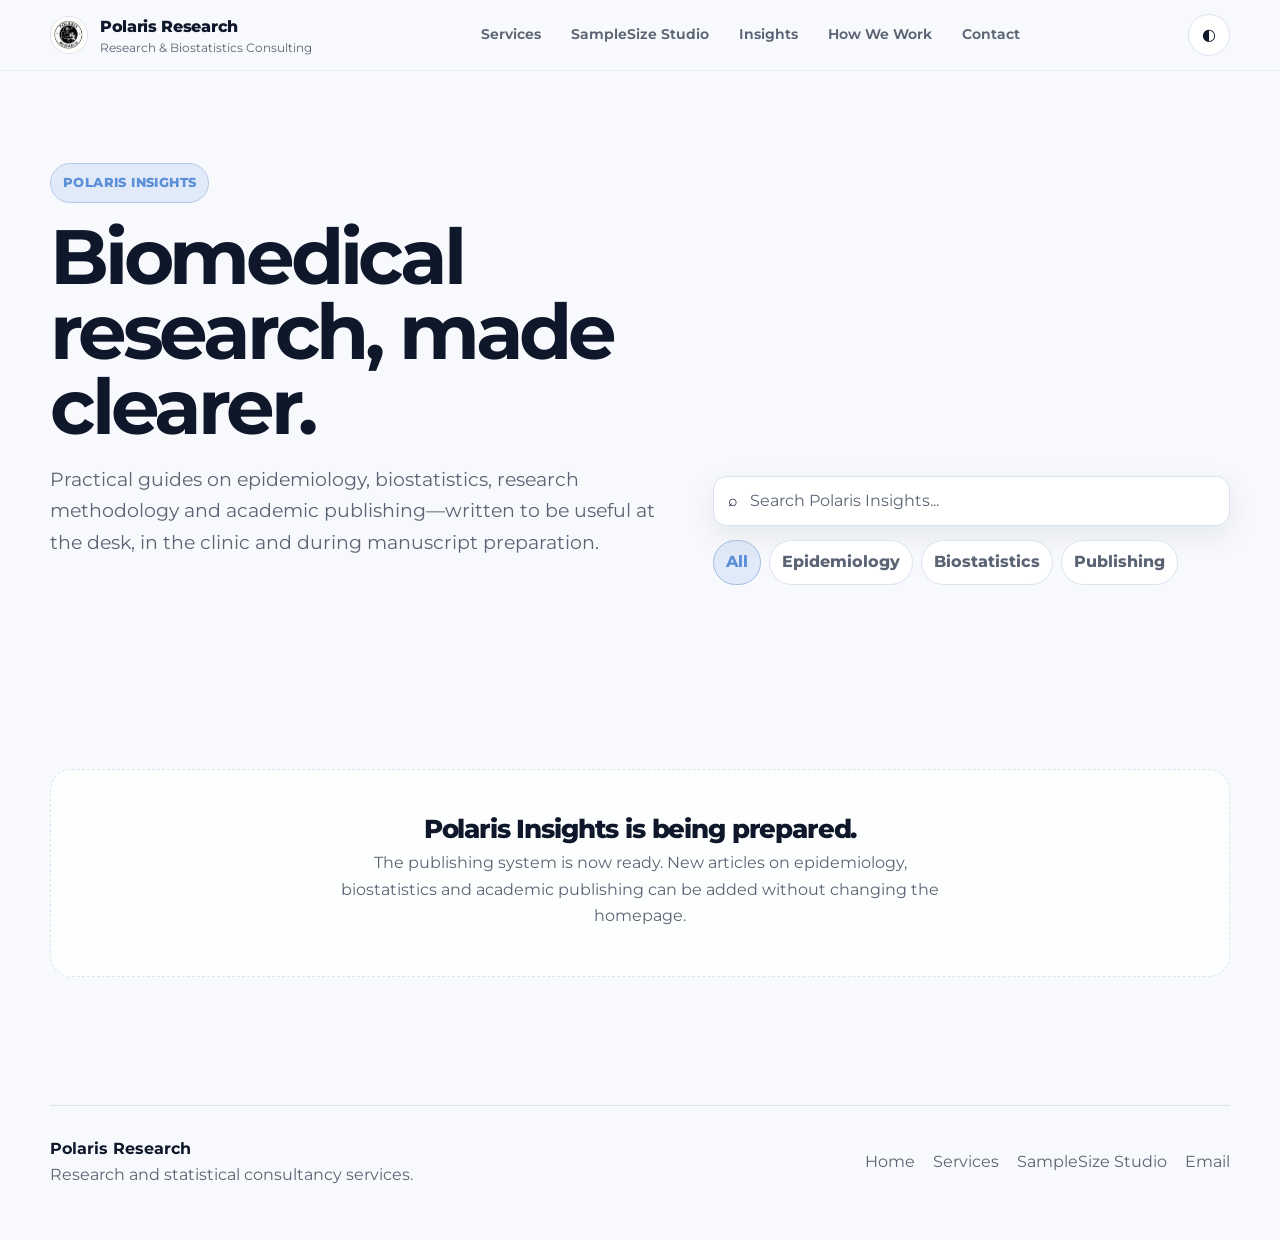
==== commit 722aaef6: "Add files via upload" ====
--- a/blog/index.html
+++ b/blog/index.html
@@ -1,65 +1,101 @@
 <!DOCTYPE html>
-<html lang="en">
+<html lang="en" data-accent="ocean" data-mode-choice="system">
 <head>
   <meta charset="UTF-8" />
   <meta name="viewport" content="width=device-width, initial-scale=1.0" />
   <meta name="description" content="Polaris Insights: practical guides on epidemiology, biostatistics, research methodology and academic publishing." />
   <meta name="robots" content="index,follow" />
-  <meta name="theme-color" content="#0c2747" />
-  <link rel="canonical" href="https://polarisresearchconsulting.github.io/blog/" />
+  <meta name="theme-color" content="#0b1220" />
+    <link rel="canonical" href="https://polarisresearchconsulting.com/blog/" />
   <meta property="og:type" content="website" />
   <meta property="og:site_name" content="Polaris Research" />
   <meta property="og:title" content="Polaris Insights | Biomedical Research & Publication" />
   <meta property="og:description" content="Practical guides on epidemiology, biostatistics, research methodology and academic publishing." />
-  <meta property="og:url" content="https://polarisresearchconsulting.github.io/blog/" />
-  <meta property="og:image" content="https://polarisresearchconsulting.github.io/assets/images/polaris-logo.jpg" />
+  <meta property="og:url" content="https://polarisresearchconsulting.com/blog/" />
+  <meta property="og:image" content="https://polarisresearchconsulting.com/assets/images/polaris-logo.jpg" />
   <meta name="twitter:card" content="summary" />
   <meta name="twitter:title" content="Polaris Insights | Biomedical Research & Publication" />
   <meta name="twitter:description" content="Practical guides on epidemiology, biostatistics, research methodology and academic publishing." />
-  <meta name="twitter:image" content="https://polarisresearchconsulting.github.io/assets/images/polaris-logo.jpg" />
+  <meta name="twitter:image" content="https://polarisresearchconsulting.com/assets/images/polaris-logo.jpg" />
+    <!-- Google Search Console verification meta tag can be added here when available. -->
   <title>Polaris Insights | Biomedical Research & Publication</title>
   <link rel="icon" href="../assets/images/polaris-logo.jpg" />
+    <link rel="preconnect" href="https://fonts.googleapis.com" />
+  <link rel="preconnect" href="https://fonts.gstatic.com" crossorigin />
+  <link href="https://fonts.googleapis.com/css2?family=Montserrat:wght@400;500;600;700;800;900&display=swap" rel="stylesheet" />
   <link rel="stylesheet" href="../assets/css/styles.css" />
-  <link rel="manifest" href="../site.webmanifest" />
+
   <script type="application/ld+json">
   {
-    "@context":"https://schema.org",
-    "@type":"Blog",
-    "name":"Polaris Insights",
-    "url":"https://polarisresearchconsulting.github.io/blog/",
-    "description":"Practical guides on epidemiology, biostatistics, research methodology and academic publishing.",
-    "publisher":{"@type":"Organization","name":"Polaris Research","url":"https://polarisresearchconsulting.github.io/","logo":{"@type":"ImageObject","url":"https://polarisresearchconsulting.github.io/assets/images/polaris-logo.jpg"}}
+    "@context": "https://schema.org",
+    "@type": "Blog",
+    "name": "Polaris Insights",
+    "url": "https://polarisresearchconsulting.com/blog/",
+    "description": "Practical guides on epidemiology, biostatistics, research methodology and academic publishing.",
+    "publisher": {
+      "@type": "Organization",
+      "name": "Polaris Research",
+      "url": "https://polarisresearchconsulting.com/",
+      "logo": {
+        "@type": "ImageObject",
+        "url": "https://polarisresearchconsulting.com/assets/images/polaris-logo.jpg"
+      }
+    }
   }
   </script>
+  <link rel="manifest" href="../site.webmanifest" />
 </head>
 <body>
-  <a class="skip-link" href="#main">Skip to main content</a>
   <header class="site-header">
     <div class="container nav">
       <a class="brand" href="../" aria-label="Polaris Research home">
         <span class="brand-mark"><img src="../assets/images/polaris-logo.jpg" alt="Polaris Research logo" /></span>
-        <span class="brand-text"><strong>Polaris Research</strong><span>Research &amp; Biostatistics Consulting</span></span>
+        <span class="brand-text">
+          <strong>Polaris Research</strong>
+          <span>Research &amp; Biostatistics Consulting</span>
+        </span>
       </a>
+
       <nav class="nav-links" aria-label="Primary navigation">
-        <a href="../#services">Services</a><a href="../#studio">SampleSize Studio</a><a href="./">Insights</a><a href="../#process">How We Work</a><a href="../#about">About</a><a href="#" class="contact-trigger">Contact</a>
+        <a href="../#services">Services</a>
+        <a href="../#studio">SampleSize Studio</a>
+        <a href="./">Insights</a>
+        <a href="../#process">How We Work</a>
+        <a href="../#" class="contact-trigger">Contact</a>
       </nav>
-      <div class="nav-actions"><button class="header-cta contact-trigger" type="button">Let us help you</button><button class="menu-btn" id="menuButton" type="button" aria-label="Open menu" aria-expanded="false" aria-controls="mobileMenu">☰</button></div>
+
+      <div class="nav-actions">
+        <button class="icon-btn" id="themeButton" aria-label="Open theme settings" title="Theme settings">◐</button>
+        <button class="menu-btn" id="menuButton" aria-label="Open menu" title="Menu">☰</button>
+      </div>
     </div>
-    <nav class="container mobile-menu" id="mobileMenu" aria-label="Mobile navigation">
-      <a href="../#services">Services</a><a href="../#studio">SampleSize Studio</a><a href="./">Insights</a><a href="../#process">How We Work</a><a href="../#about">About</a><a href="#" class="contact-trigger">Contact</a><button class="header-cta contact-trigger" type="button">Let us help you</button>
-    </nav>
+
+    <div class="container mobile-menu" id="mobileMenu">
+      <a href="../#services">Services</a>
+      <a href="../#studio">SampleSize Studio</a>
+      <a href="./">Insights</a>
+      <a href="../#process">How We Work</a>
+      <a href="../#" class="contact-trigger">Contact</a>
+    </div>
   </header>
 
-  <main id="main">
+  <main>
     <section class="blog-hero">
       <div class="container blog-hero-grid">
         <div>
-          <div class="eyebrow">Polaris Insights</div>
-          <h1>Biomedical research,<br /><span style="color:var(--rose);">made clearer.</span></h1>
-          <p class="hero-sub">Practical guides on epidemiology, biostatistics, research methodology and academic publishing—written to be useful at the desk, in the clinic and during manuscript preparation.</p>
+          <span class="eyebrow">Polaris Insights</span>
+          <h1>Biomedical research, made clearer.</h1>
+          <p class="hero-sub">
+            Practical guides on epidemiology, biostatistics, research methodology and academic publishing—written to be useful at the desk, in the clinic and during manuscript preparation.
+          </p>
         </div>
+
         <div class="blog-tools">
-          <label class="blog-search" for="articleSearch"><span aria-hidden="true">⌕</span><input id="articleSearch" type="search" placeholder="Search Polaris Insights..." autocomplete="off" /></label>
+          <label class="blog-search" for="articleSearch">
+            <span aria-hidden="true">⌕</span>
+            <input id="articleSearch" type="search" placeholder="Search Polaris Insights..." autocomplete="off" />
+          </label>
+
           <div class="blog-filters" aria-label="Article categories">
             <button class="blog-filter active" data-category="All">All</button>
             <button class="blog-filter" data-category="Epidemiology Simplified">Epidemiology</button>
@@ -71,27 +107,56 @@
     </section>
 
     <section class="blog-library">
-      <div class="container"><div id="articleGrid" class="blog-library-grid" aria-live="polite"></div></div>
+      <div class="container">
+        <div id="articleGrid" class="blog-library-grid" aria-live="polite"></div>
+      </div>
     </section>
   </main>
 
   <footer>
-    <div class="container">
-      <div class="footer-main">
-        <div><div class="footer-brand"><span class="brand-mark"><img src="../assets/images/polaris-logo.jpg" alt="" /></span><div><strong>Polaris Research</strong><span>Polaris Insights</span><div class="footer-tagline">Evidence. Clarity. Method.</div></div></div></div>
-        <div class="footer-col"><h3>Explore</h3><a href="../">Home</a><a href="../#services">Services</a><a href="../#studio">SampleSize Studio</a><a href="./">Polaris Insights</a></div>
-        <div class="footer-col"><h3>Topics</h3><span>Epidemiology</span><span>Biostatistics</span><span>Research Methods</span><span>Academic Publishing</span></div>
-        <div class="footer-col"><h3>Contact</h3><div class="footer-contact-row"><span aria-hidden="true">✉</span><a href="mailto:polarisresearch2025@gmail.com">polarisresearch2025@gmail.com</a></div></div>
+    <div class="container footer-grid">
+      <div>
+        <strong style="color:var(--text);">Polaris Research</strong><br />
+        <span>Research and statistical consultancy services.</span>
       </div>
-      <div class="footer-bottom"><span>© 2026 Polaris Consulting. All rights reserved.</span><div class="footer-legal"><a href="../">Polaris Research</a></div></div>
+      <div class="footer-links">
+        <a href="../">Home</a>
+        <a href="../#services">Services</a>
+        <a href="../#studio">SampleSize Studio</a>
+        <a href="mailto:polarisresearch2025@gmail.com">Email</a>
+      </div>
     </div>
   </footer>
 
+  <div class="theme-panel" id="themePanel" aria-hidden="true">
+    <div class="theme-title">Appearance</div>
+    <div class="theme-options">
+      <button class="theme-chip" data-mode="light">Light</button>
+      <button class="theme-chip" data-mode="system">System</button>
+      <button class="theme-chip" data-mode="dark">Dark</button>
+    </div>
+    <div class="theme-title">Accent</div>
+    <div class="theme-options">
+      <button class="theme-chip" data-accent="ocean">Ocean</button>
+      <button class="theme-chip" data-accent="sage">Sage</button>
+      <button class="theme-chip" data-accent="lavender">Lavender</button>
+      <button class="theme-chip" data-accent="slate">Slate</button>
+      <button class="theme-chip" data-accent="sand">Sand</button>
+      <button class="theme-chip" data-accent="rose">Rose</button>
+    </div>
+  </div>
+
   <div class="contact-modal" id="contactModal" aria-hidden="true">
     <div class="contact-card" role="dialog" aria-modal="true" aria-labelledby="contactTitle">
-      <button class="close-modal" id="closeModal" type="button" aria-label="Close contact options">×</button>
-      <div class="section-kicker">Contact</div><h3 id="contactTitle">Tell us about your research.</h3><p>Email Polaris Research to discuss your project.</p>
-      <div class="contact-options"><a class="contact-option" href="mailto:polarisresearch2025@gmail.com"><div><strong>Email</strong><span>polarisresearch2025@gmail.com</span></div><span class="contact-arrow">→</span></a></div>
+      <button class="close-modal" id="closeModal" aria-label="Close contact options">×</button>
+      <h3 id="contactTitle">Contact Polaris Research</h3>
+      <p>Email us to discuss your research, biostatistics, or manuscript requirements.</p>
+      <div class="contact-options">
+        <a class="contact-option" href="mailto:polarisresearch2025@gmail.com">
+          <div><strong>Email</strong><span>polarisresearch2025@gmail.com</span></div>
+          <span class="contact-arrow">→</span>
+        </a>
+      </div>
     </div>
   </div>
 
--- a/assets/css/styles.css
+++ b/assets/css/styles.css
@@ -1,209 +1,1967 @@
-:root{
-  --paper:#fbf8f3;
-  --paper-2:#f4eee6;
-  --white:#fffdfa;
-  --ink:#0e1b31;
-  --ink-soft:#4f5968;
-  --rose:#ad5364;
-  --rose-dark:#8e4050;
-  --rose-soft:#f4e5e7;
-  --navy:#0c2747;
-  --navy-2:#102f55;
-  --sage:#6b806e;
-  --line:#ddd4ca;
-  --line-strong:#cfc2b5;
-  --shadow:0 16px 44px rgba(31,35,42,.07);
-  --shadow-soft:0 8px 24px rgba(31,35,42,.05);
-  --radius:12px;
-  --serif:Georgia,"Times New Roman",Times,serif;
-  --sans:Arial,Helvetica,sans-serif;
-  --max-width:1240px;
-}
-
-*{box-sizing:border-box}
-html{scroll-behavior:smooth}
-body{
-  margin:0;
-  background:var(--paper);
-  color:var(--ink);
-  font-family:var(--serif);
-  line-height:1.58;
-  -webkit-font-smoothing:antialiased;
-  overflow-x:hidden;
-}
-body.modal-open{overflow:hidden}
-a{color:inherit;text-decoration:none}
-button,input,textarea,select{font:inherit}
-button{cursor:pointer}
-img{max-width:100%;display:block}
-.container{width:min(var(--max-width),calc(100% - 44px));margin:0 auto}
-
-.skip-link{position:absolute;left:-9999px;top:auto;width:1px;height:1px;overflow:hidden}
-.skip-link:focus{left:18px;top:18px;width:auto;height:auto;padding:10px 14px;background:var(--navy);color:white;z-index:999;border-radius:6px}
-
-/* Header */
-.site-header{
-  position:sticky;top:0;z-index:70;
-  background:rgba(251,248,243,.96);
-  backdrop-filter:blur(14px);
-  border-bottom:1px solid var(--line);
-}
-.nav{min-height:78px;display:grid;grid-template-columns:auto 1fr auto;align-items:center;gap:28px}
-.brand{display:inline-flex;align-items:center;gap:12px;min-width:0}
-.brand-mark{width:48px;height:48px;border-radius:50%;overflow:hidden;border:1px solid var(--line-strong);background:white;flex:none}
-.brand-mark img{width:100%;height:100%;object-fit:cover}
-.brand-text strong{display:block;font-size:1.14rem;letter-spacing:.025em;text-transform:uppercase;line-height:1.05}
-.brand-text span{display:block;color:var(--ink-soft);font-size:.78rem;margin-top:4px}
-.nav-links{display:flex;align-items:center;justify-content:center;gap:28px;font-size:.9rem}
-.nav-links a{position:relative;padding:28px 0 25px;color:#15243a}
-.nav-links a::after{content:"";position:absolute;left:0;right:100%;bottom:19px;height:1px;background:var(--rose);transition:right .2s ease}
-.nav-links a:hover::after,.nav-links a:focus-visible::after{right:0}
-.nav-actions{display:flex;align-items:center;gap:10px}
-.header-cta{display:inline-flex;align-items:center;justify-content:center;min-height:42px;padding:0 20px;border:1px solid var(--rose);background:var(--rose);color:white;border-radius:5px;font-size:.88rem;transition:.2s ease}
-.header-cta:hover{background:var(--rose-dark);border-color:var(--rose-dark);transform:translateY(-1px)}
-.menu-btn{display:none;width:42px;height:42px;border:1px solid var(--line-strong);background:var(--white);color:var(--ink);border-radius:6px;font-size:1.15rem}
-.mobile-menu{display:none;border-top:1px solid var(--line);padding:12px 0 18px}
-.mobile-menu a{display:block;padding:10px 0;border-bottom:1px solid color-mix(in srgb,var(--line) 70%,transparent)}
-.mobile-menu .header-cta{margin-top:12px;display:inline-flex;padding:0 16px}
-
-/* Typography & common elements */
-.eyebrow,.section-kicker{font-family:var(--serif);font-size:.76rem;font-weight:700;letter-spacing:.11em;text-transform:uppercase;color:var(--rose)}
-.section-kicker{display:flex;align-items:center;gap:10px}
-.section-kicker::after{content:"";width:26px;height:1px;background:var(--rose)}
-h1,h2,h3,h4{font-family:var(--serif);font-weight:700}
-h1,h2{letter-spacing:-.035em}
-.btn{min-height:46px;padding:0 20px;border-radius:4px;border:1px solid transparent;display:inline-flex;align-items:center;justify-content:center;gap:8px;font-weight:700;font-size:.92rem;transition:transform .2s ease,background .2s ease,border-color .2s ease}
-.btn:hover{transform:translateY(-1px)}
-.btn-primary{background:var(--rose);color:white;border-color:var(--rose)}
-.btn-primary:hover{background:var(--rose-dark);border-color:var(--rose-dark)}
-.btn-secondary{background:transparent;color:var(--ink);border-color:var(--rose)}
-.btn-secondary:hover{background:var(--rose-soft)}
-.text-link{color:var(--rose-dark);text-decoration:underline;text-underline-offset:4px;text-decoration-thickness:1px;font-size:.88rem}
-.section-head{display:flex;justify-content:space-between;align-items:flex-end;gap:28px;margin-bottom:28px}
-.section-head h2{font-size:clamp(2rem,4vw,3.3rem);line-height:1.05;margin:7px 0 0}
-.section-intro{max-width:650px;color:var(--ink-soft);margin:0}
-
-/* Hero */
-.hero{position:relative;border-bottom:1px solid var(--line);overflow:hidden}
-.hero-grid{display:grid;grid-template-columns:minmax(0,.95fr) minmax(440px,1.05fr);min-height:510px;align-items:stretch}
-.hero-copy{padding:66px 52px 60px 0;display:flex;flex-direction:column;justify-content:center;position:relative;z-index:2}
-.hero h1{font-size:clamp(3.2rem,5.7vw,5.6rem);line-height:.94;margin:16px 0 18px;max-width:760px}
-.hero h1 .accent{color:var(--rose)}
-.hero-rule{width:42px;height:2px;background:var(--rose);margin:0 0 18px}
-.hero-sub{max-width:680px;color:#354052;font-size:1rem;margin:0 0 22px}
-.hero-cta{display:flex;gap:12px;flex-wrap:wrap}
-.hero-note{margin-top:22px;color:#656b74;font-size:.8rem;display:flex;gap:10px;flex-wrap:wrap}
-.hero-note span+span::before{content:"·";margin-right:10px;color:var(--rose)}
-.hero-visual{position:relative;display:grid;place-items:center;min-height:510px;border-left:1px solid color-mix(in srgb,var(--line) 75%,transparent);background-color:#fcf8f5;background-image:linear-gradient(rgba(173,83,100,.07) 1px,transparent 1px),linear-gradient(90deg,rgba(173,83,100,.07) 1px,transparent 1px);background-size:28px 28px;overflow:hidden}
-.hero-visual::before,.hero-visual::after{content:"";position:absolute;border:1px solid rgba(173,83,100,.17);border-radius:50%;width:380px;height:380px}
-.hero-visual::after{width:510px;height:510px;border-style:dashed;opacity:.55}
-.drafting-cross{position:absolute;inset:0;background:linear-gradient(90deg,transparent 49.9%,rgba(173,83,100,.11) 50%,transparent 50.1%),linear-gradient(transparent 49.9%,rgba(173,83,100,.11) 50%,transparent 50.1%);transform:rotate(23deg) scale(1.2);pointer-events:none}
-.hero-logo{width:min(330px,58%);aspect-ratio:1;border-radius:50%;overflow:hidden;background:white;border:1px solid #d8cdc3;box-shadow:0 24px 40px rgba(40,31,34,.16);position:relative;z-index:3}
-.hero-logo img{width:100%;height:100%;object-fit:cover}
-.hero-mark{position:absolute;color:rgba(173,83,100,.55);font-size:1.25rem;z-index:2}
-.hero-mark.m1{left:17%;top:21%}.hero-mark.m2{right:15%;top:30%}.hero-mark.m3{right:20%;bottom:18%}.hero-mark.m4{left:12%;bottom:23%}
-
-/* What we do */
-.what-we-do{padding:30px 0 18px;background:linear-gradient(180deg,var(--paper-2),var(--paper));border-bottom:1px solid var(--line)}
-.services-layout{display:grid;grid-template-columns:190px 1fr;gap:26px;align-items:stretch}
-.services-intro{padding:16px 8px 14px 0}
-.services-intro h2{font-size:1.25rem;line-height:1.4;margin:14px 0 18px;font-weight:400;letter-spacing:0}
-.services-intro .text-link{display:inline-block;margin-top:10px}
-.services-grid{display:grid;grid-template-columns:repeat(5,minmax(0,1fr));gap:12px}
-.service-card{background:rgba(255,253,250,.84);border:1px solid var(--line);border-radius:4px;padding:20px 15px;min-height:205px;text-align:center;box-shadow:0 3px 12px rgba(42,37,34,.025);transition:transform .2s ease,border-color .2s ease,box-shadow .2s ease}
-.service-card:hover{transform:translateY(-3px);border-color:#cfaeb4;box-shadow:var(--shadow-soft)}
-.service-icon{width:45px;height:45px;margin:0 auto 14px;display:grid;place-items:center;color:var(--rose);border:1px solid #d7aab2;border-radius:50%;font-size:1.35rem;line-height:1}
-.service-card h3{font-size:1rem;margin:0 0 8px;line-height:1.2}
-.service-card p{color:#414956;font-size:.8rem;line-height:1.45;margin:0}
-
-/* Studio band */
-.studio-band{padding:12px 0 0}
-.studio-panel{background:linear-gradient(100deg,#a9495b,#b75f6d);color:white;border-radius:4px;display:grid;grid-template-columns:1.35fr repeat(3,.72fr) auto;align-items:center;min-height:112px;box-shadow:0 12px 26px rgba(142,64,80,.15);overflow:hidden}
-.studio-brand{display:grid;grid-template-columns:58px 1fr;gap:14px;align-items:center;padding:18px 22px}
-.studio-icon{width:52px;height:52px;border:1px solid rgba(255,255,255,.5);border-radius:6px;display:grid;place-items:center;font-size:1.45rem}
-.studio-brand h2{font-size:1.45rem;margin:0 0 3px;letter-spacing:-.01em}
-.studio-brand p{margin:0;color:rgba(255,255,255,.9);font-size:.78rem;line-height:1.4}
-.studio-benefit{padding:18px 17px;border-left:1px solid rgba(255,255,255,.21);min-height:78px}
-.studio-benefit strong{display:block;font-size:.9rem;margin-bottom:4px}.studio-benefit span{display:block;color:rgba(255,255,255,.84);font-size:.73rem;line-height:1.4}
-.studio-check{font-size:.85rem;border:1px solid rgba(255,255,255,.55);width:20px;height:20px;display:grid;place-items:center;border-radius:50%;margin-bottom:7px}
-.studio-action{padding:18px 22px;border-left:1px solid rgba(255,255,255,.21)}
-.studio-action .btn{white-space:nowrap;color:white;border-color:rgba(255,255,255,.65);background:transparent}
-.studio-action .btn:hover{background:rgba(255,255,255,.12)}
-
-/* Process + insights */
-.lower-grid-section{padding:14px 0 24px}
-.lower-grid{display:grid;grid-template-columns:1fr 1fr;border:1px solid var(--line);border-top:0;background:rgba(255,253,250,.6)}
-.process-panel,.insights-panel{padding:22px 20px 24px}
-.process-panel{border-right:1px solid var(--line)}
-.panel-top{display:flex;justify-content:space-between;align-items:center;margin-bottom:18px}
-.process-flow{display:grid;grid-template-columns:repeat(4,1fr);gap:10px;position:relative}
-.process-step{position:relative;padding-top:42px;min-width:0}
-.process-step::before{content:"";position:absolute;top:18px;left:34px;right:-10px;border-top:1px dashed #d7aab2}
-.process-step:last-child::before{display:none}
-.process-symbol{position:absolute;top:0;left:5px;width:34px;height:34px;border:1px solid #cf8794;color:var(--rose);display:grid;place-items:center;border-radius:50%;background:var(--white);font-size:.92rem;z-index:2}
-.process-no{display:inline-grid;place-items:center;width:18px;height:18px;border-radius:50%;background:var(--rose);color:white;font-size:.65rem;margin-right:6px}
-.process-step h3{font-size:.9rem;margin:0 0 6px}.process-step p{font-size:.7rem;color:#505867;line-height:1.42;margin:0}
-.insights-grid{display:grid;grid-template-columns:repeat(3,1fr);gap:10px}
-.insight-card{border:1px solid var(--line);background:white;min-width:0}
-.insight-thumb{height:80px;background:#e6ded5;position:relative;overflow:hidden}
-.insight-thumb::before{content:"";position:absolute;inset:0;background:linear-gradient(135deg,rgba(12,39,71,.10),transparent 55%),repeating-linear-gradient(0deg,transparent 0 12px,rgba(12,39,71,.08) 13px),repeating-linear-gradient(90deg,transparent 0 18px,rgba(173,83,100,.07) 19px)}
-.insight-thumb.chart::after{content:"▥  ▤  ▥";position:absolute;left:16px;bottom:16px;font-size:1.5rem;color:#6c7a88;transform:rotate(-4deg)}
-.insight-thumb.method::after{content:"σ   n   p";position:absolute;left:18px;top:22px;font-size:1.55rem;color:#7f5961;font-style:italic}
-.insight-thumb.publish::after{content:"≡\A≡\A≡";white-space:pre;position:absolute;right:28px;top:12px;font-size:1.2rem;line-height:.8;color:#6e5b54;transform:rotate(3deg)}
-.insight-body{padding:10px 11px 12px}.insight-label{font-size:.59rem;letter-spacing:.08em;text-transform:uppercase;color:var(--rose)}
-.insight-card h3{font-size:.83rem;line-height:1.25;margin:5px 0 8px}.insight-card p{font-size:.65rem;color:#646b74;margin:0}.insight-card a{display:inline-block;margin-top:9px;color:var(--rose-dark);font-size:.67rem;font-weight:700}
-
-/* Trust / about */
-.trust-strip{border-top:1px solid var(--line);border-bottom:1px solid var(--line);background:var(--paper-2)}
-.trust-grid{display:grid;grid-template-columns:1.35fr repeat(4,1fr);align-items:stretch}
-.trust-intro{padding:17px 18px 17px 0}.trust-intro p{font-size:.76rem;margin:5px 0 0;color:#4f5964;max-width:300px}
-.trust-item{padding:17px 20px;border-left:1px solid var(--line);display:grid;grid-template-columns:38px 1fr;gap:10px;align-items:center}
-.trust-icon{width:34px;height:34px;border:1px solid #cf8794;color:var(--rose);border-radius:50%;display:grid;place-items:center}
-.trust-item strong{display:block;color:var(--rose-dark);font-size:.9rem}.trust-item span{font-size:.69rem;color:#535d68;display:block;margin-top:2px;line-height:1.3}
-
-/* Footer */
-footer{background:var(--navy);color:#edf2f7;padding:24px 0 14px}
-.footer-main{display:grid;grid-template-columns:1.4fr 1fr .8fr 1.1fr;gap:32px;padding-bottom:18px;border-bottom:1px solid rgba(255,255,255,.16)}
-.footer-brand{display:flex;gap:13px;align-items:flex-start}.footer-brand .brand-mark{width:52px;height:52px}.footer-brand strong{display:block;font-size:1rem;text-transform:uppercase;letter-spacing:.03em}.footer-brand span{font-size:.72rem;color:#cdd8e5}.footer-tagline{margin-top:6px;font-size:.72rem;color:#cdd8e5}
-.footer-col h3{font-size:.73rem;text-transform:uppercase;letter-spacing:.08em;margin:0 0 10px;color:white}.footer-col a,.footer-col span{display:block;font-size:.72rem;color:#d4deea;margin:5px 0}.footer-col a:hover{color:white;text-decoration:underline;text-underline-offset:3px}
-.footer-contact-row{display:flex;gap:7px;align-items:flex-start;margin:6px 0}.footer-contact-row span{margin:0}
-.footer-bottom{display:flex;justify-content:space-between;gap:20px;align-items:center;padding-top:12px;color:#b9c5d4;font-size:.65rem;flex-wrap:wrap}
-.footer-legal{display:flex;gap:12px;flex-wrap:wrap}.footer-legal a:hover{color:white}
-
-/* Contact & legal modals */
-.modal-backdrop,.contact-modal,.legal-modal{position:fixed;inset:0;display:none;align-items:center;justify-content:center;background:rgba(7,20,38,.66);backdrop-filter:blur(6px);z-index:120;padding:20px}
-.contact-modal.open,.legal-modal.open{display:flex}
-.contact-card{position:relative;width:min(540px,100%);background:var(--white);border:1px solid var(--line);padding:30px;border-radius:8px;box-shadow:0 30px 80px rgba(0,0,0,.25)}
-.contact-card h3{font-size:1.65rem;margin:0 42px 8px 0}.contact-card>p{color:var(--ink-soft)}
-.close-modal,.legal-close{position:absolute;right:14px;top:14px;width:36px;height:36px;border:1px solid var(--line);background:var(--paper-2);color:var(--ink);border-radius:4px;font-size:1.2rem}
-.contact-options{margin-top:18px}.contact-option{display:flex;justify-content:space-between;align-items:center;border:1px solid var(--line);padding:15px;background:var(--paper)}.contact-option span{font-size:.85rem;color:var(--ink-soft)}.contact-arrow{font-size:1.2rem!important;color:var(--rose)!important}
-.legal-card{width:min(980px,100%);max-height:88vh;background:var(--white);border:1px solid var(--line);border-radius:8px;overflow:hidden;display:grid;grid-template-rows:auto 1fr;box-shadow:0 30px 80px rgba(0,0,0,.28)}
-.legal-card-head{position:relative;padding:22px 62px 18px 24px;border-bottom:1px solid var(--line);background:var(--paper)}.legal-card-head h3{margin:0;font-size:1.5rem}.legal-card-head p{margin:4px 0 0;color:var(--ink-soft);font-size:.78rem}.legal-card-body{overflow:auto;padding:24px}.legal-section{padding:0 0 22px;margin:0 0 22px;border-bottom:1px solid var(--line)}.legal-section:last-child{border:0;margin:0;padding:0}.legal-section h4{font-size:1.05rem;margin:0 0 8px}.legal-section p,.legal-section li{font-size:.88rem;color:#424c59}.legal-contact a{color:var(--rose-dark);text-decoration:underline}
-
-/* Blog */
-.blog-hero{padding:62px 0 38px;border-bottom:1px solid var(--line);background:linear-gradient(180deg,#fbf7f3,#f7f1ea)}
-.blog-hero-grid{display:grid;grid-template-columns:1fr .7fr;gap:50px;align-items:end}.blog-hero h1{font-size:clamp(3rem,6vw,5rem);line-height:.98;margin:12px 0 14px}.blog-tools{display:grid;gap:12px}.blog-search{display:flex;align-items:center;gap:9px;background:white;border:1px solid var(--line);padding:0 13px;min-height:46px}.blog-search input{width:100%;border:0;background:transparent;outline:0;color:var(--ink)}.blog-filters{display:flex;gap:7px;flex-wrap:wrap}.blog-filter{border:1px solid var(--line);background:transparent;color:var(--ink-soft);padding:7px 10px;border-radius:3px;font-size:.78rem}.blog-filter.active,.blog-filter:hover{border-color:var(--rose);color:var(--rose-dark);background:var(--rose-soft)}
-.blog-library{padding:38px 0 76px}.blog-library-grid{display:grid;grid-template-columns:repeat(3,minmax(0,1fr));gap:16px}.article-card{display:flex;flex-direction:column;min-height:290px;border:1px solid var(--line);background:var(--white);padding:22px}.article-card:hover{border-color:#cfaeb4;box-shadow:var(--shadow-soft)}.article-meta{display:flex;gap:7px;flex-wrap:wrap;color:#6b717a;font-size:.7rem}.article-category{color:var(--rose-dark)}.article-card h2{font-size:1.35rem;line-height:1.15;margin:16px 0 10px}.article-card p{font-size:.9rem;color:var(--ink-soft);margin:0 0 18px}.article-link{margin-top:auto;color:var(--rose-dark);font-weight:700;font-size:.82rem}.blog-empty{grid-column:1/-1;padding:50px 28px;text-align:center;border:1px dashed var(--line-strong);background:var(--paper-2)}.blog-empty h2{font-size:1.7rem;margin:0 0 8px}.blog-empty p{max-width:620px;margin:0 auto;color:var(--ink-soft)}
-
-/* Article */
-.article-shell{padding:48px 0 84px}.article-back{display:inline-block;color:var(--rose-dark);margin-bottom:26px;font-size:.85rem}.article-layout{display:grid;grid-template-columns:minmax(0,760px) 240px;gap:54px;justify-content:center;align-items:start}.article-header{margin-bottom:30px}.article-header h1{font-size:clamp(2.7rem,5vw,4.5rem);line-height:1.01;margin:12px 0 16px}.article-deck{font-size:1.08rem;color:var(--ink-soft)}.article-body{font-size:1.02rem}.article-body h2{font-size:1.75rem;margin:34px 0 12px}.article-body h3{font-size:1.25rem;margin:26px 0 10px}.article-body p,.article-body li{color:#354050}.article-body table{width:100%;border-collapse:collapse;margin:22px 0;font-size:.92rem}.article-body th,.article-body td{border:1px solid var(--line);padding:10px;text-align:left}.article-body th{background:var(--paper-2)}.article-formula,.article-body pre{overflow-x:auto;padding:16px;border:1px solid var(--line);background:var(--paper-2);font-family:"Cambria Math",Georgia,serif}.article-sidebar{position:sticky;top:100px;border-left:2px solid var(--rose-soft);padding:16px 0 16px 18px}.article-sidebar strong{display:block;margin-bottom:10px}.article-sidebar a{display:block;color:var(--ink-soft);font-size:.82rem;margin:8px 0}.article-sidebar a:hover{color:var(--rose-dark)}
-
-/* 404 */
-.not-found{min-height:80vh;display:grid;place-items:center;text-align:center;padding:40px}.not-found h1{font-size:clamp(3rem,8vw,6rem);margin:8px 0 14px}.not-found p{color:var(--ink-soft);margin:0 auto 22px;max-width:560px}
-
-@media (max-width:1100px){
-  .nav-links{gap:18px}.hero-grid{grid-template-columns:1fr .85fr}.hero-copy{padding-right:34px}.services-layout{grid-template-columns:1fr}.services-intro{display:grid;grid-template-columns:1fr auto;align-items:end}.services-intro h2{max-width:520px}.services-grid{grid-template-columns:repeat(3,1fr)}.studio-panel{grid-template-columns:1.25fr repeat(2,.8fr) auto}.studio-benefit:nth-of-type(4){display:none}.lower-grid{grid-template-columns:1fr}.process-panel{border-right:0;border-bottom:1px solid var(--line)}.trust-grid{grid-template-columns:1.2fr repeat(2,1fr)}.trust-item:nth-child(4),.trust-item:nth-child(5){border-top:1px solid var(--line)}.footer-main{grid-template-columns:1.4fr 1fr 1fr}.footer-col:last-child{grid-column:1/-1;border-top:1px solid rgba(255,255,255,.13);padding-top:14px;display:grid;grid-template-columns:repeat(2,minmax(0,1fr));gap:0 30px}.article-layout{grid-template-columns:minmax(0,760px)}.article-sidebar{display:none}
-}
-
-@media (max-width:820px){
-  .container{width:min(100% - 30px,var(--max-width))}.nav{grid-template-columns:1fr auto;min-height:70px}.nav-links,.nav-actions .header-cta{display:none}.menu-btn{display:inline-grid;place-items:center}.mobile-menu.open{display:block}.brand-text strong{font-size:1rem}.brand-text span{font-size:.7rem}.brand-mark{width:43px;height:43px}.hero-grid{grid-template-columns:1fr}.hero-copy{padding:48px 0 36px}.hero-visual{min-height:370px;border-left:0;border-top:1px solid var(--line)}.hero h1{font-size:clamp(3rem,11vw,4.6rem)}.services-grid{grid-template-columns:repeat(2,1fr)}.studio-panel{grid-template-columns:1fr 1fr}.studio-brand{grid-column:1/-1}.studio-benefit{border-top:1px solid rgba(255,255,255,.2)}.studio-benefit:nth-of-type(4){display:block}.studio-action{grid-column:1/-1;border-top:1px solid rgba(255,255,255,.2);border-left:0}.studio-action .btn{width:100%}.insights-grid{grid-template-columns:1fr}.insight-card{display:grid;grid-template-columns:130px 1fr}.insight-thumb{height:100%}.trust-grid{grid-template-columns:1fr 1fr}.trust-intro{grid-column:1/-1}.trust-item{border-top:1px solid var(--line)}.footer-main{grid-template-columns:1fr 1fr}.footer-brand{grid-column:1/-1}.footer-col:last-child{grid-column:1/-1;display:block}.blog-hero-grid{grid-template-columns:1fr}.blog-library-grid{grid-template-columns:1fr 1fr}
-}
-
-@media (max-width:560px){
-  .container{width:min(100% - 22px,var(--max-width))}.brand-text span{display:none}.hero-copy{padding-top:38px}.hero h1{font-size:clamp(2.75rem,13vw,4rem)}.hero-cta{display:grid}.hero-cta .btn{width:100%}.hero-note{display:block}.hero-note span{display:block;margin:4px 0}.hero-note span+span::before{content:"";margin:0}.hero-visual{min-height:310px}.hero-logo{width:220px}.hero-visual::before{width:270px;height:270px}.hero-visual::after{width:360px;height:360px}.services-intro{display:block}.services-grid{grid-template-columns:1fr}.service-card{min-height:0;text-align:left;padding:18px}.service-icon{margin:0 0 12px}.studio-panel{grid-template-columns:1fr}.studio-brand{grid-column:auto}.studio-benefit{border-left:0}.process-flow{grid-template-columns:1fr 1fr;gap:20px 12px}.process-step::before{display:none}.insight-card{grid-template-columns:100px 1fr}.trust-grid{grid-template-columns:1fr}.trust-intro{grid-column:auto;padding-right:0}.trust-item{border-left:0}.footer-main{grid-template-columns:1fr}.footer-brand{grid-column:auto}.footer-bottom{display:block}.footer-legal{margin-top:8px}.blog-library-grid{grid-template-columns:1fr}.blog-hero h1{font-size:clamp(2.7rem,13vw,4rem)}.legal-card-body{padding:18px}.article-shell{padding-top:30px}.article-header h1{font-size:clamp(2.5rem,12vw,3.8rem)}
-}
-
-@media (prefers-reduced-motion:reduce){*{scroll-behavior:auto!important;transition:none!important}}
-button.text-link{border:0;background:none;padding:0;font:inherit;cursor:pointer}
-footer button.text-link{color:#d4deea;text-decoration:none;font-size:.72rem;margin:5px 0}
-footer button.text-link:hover{color:white;text-decoration:underline;text-underline-offset:3px}
+:root {
+      --bg: #f7f9fc;
+      --surface: #ffffff;
+      --surface-2: #f1f5f9;
+      --text: #0f172a;
+      --muted: #5b6474;
+      --border: #dbe3ee;
+      --shadow: 0 18px 55px rgba(15, 23, 42, 0.12);
+      --shadow-soft: 0 10px 30px rgba(15, 23, 42, 0.08);
+
+      --accent: #5b8fd8;
+      --accent-2: #9ec5ef;
+      --accent-soft: rgba(91, 143, 216, 0.14);
+      --accent-readable: #2563eb;
+      --accent-text: #0f172a;
+
+      --radius-lg: 28px;
+      --radius-md: 20px;
+      --radius-sm: 14px;
+
+      --max-width: 1180px;
+    }
+
+    html[data-mode="dark"] {
+      --bg: #07101f;
+      --surface: #0e1729;
+      --surface-2: #111d33;
+      --text: #f8fafc;
+      --muted: #aeb8c8;
+      --border: #22314c;
+      --shadow: 0 22px 60px rgba(0, 0, 0, 0.36);
+      --shadow-soft: 0 10px 34px rgba(0, 0, 0, 0.24);
+      --accent-readable: var(--accent);
+    }
+
+    html[data-accent="ocean"] {
+      --accent: #5b8fd8;
+      --accent-2: #9ec5ef;
+      --accent-soft: rgba(91, 143, 216, 0.14);
+      --accent-readable: #2563eb;
+    }
+    html[data-accent="sage"] {
+      --accent: #6f9f82;
+      --accent-2: #b7d6c1;
+      --accent-soft: rgba(111, 159, 130, 0.14);
+      --accent-readable: #2f855a;
+    }
+    html[data-accent="lavender"] {
+      --accent: #9a7fd1;
+      --accent-2: #d3c3ef;
+      --accent-soft: rgba(154, 127, 209, 0.14);
+      --accent-readable: #6d28d9;
+    }
+    html[data-accent="slate"] {
+      --accent: #7d8b9b;
+      --accent-2: #c1cad4;
+      --accent-soft: rgba(125, 139, 155, 0.15);
+      --accent-readable: #475569;
+    }
+    html[data-accent="sand"] {
+      --accent: #b49768;
+      --accent-2: #dfc89d;
+      --accent-soft: rgba(180, 151, 104, 0.15);
+      --accent-readable: #8a5206;
+    }
+    html[data-accent="rose"] {
+      --accent: #c77b8d;
+      --accent-2: #e8b4c0;
+      --accent-soft: rgba(199, 123, 141, 0.15);
+      --accent-readable: #be123c;
+    }
+
+    * {
+      box-sizing: border-box;
+    }
+
+    html {
+      scroll-behavior: smooth;
+    }
+
+    body {
+      margin: 0;
+      font-family: "Montserrat", Arial, sans-serif;
+      background:
+        radial-gradient(circle at 10% 0%, var(--accent-soft), transparent 34%),
+        radial-gradient(circle at 90% 10%, color-mix(in srgb, var(--accent-2) 16%, transparent), transparent 34%),
+        var(--bg);
+      color: var(--text);
+      line-height: 1.65;
+      overflow-x: hidden;
+      transition: background-color .25s ease, color .25s ease;
+    }
+
+    a {
+      color: inherit;
+      text-decoration: none;
+    }
+
+    button, input {
+      font: inherit;
+    }
+
+    img {
+      max-width: 100%;
+      display: block;
+    }
+
+    .container {
+      width: min(var(--max-width), calc(100% - 32px));
+      margin: 0 auto;
+    }
+
+    .site-header {
+      position: sticky;
+      top: 0;
+      z-index: 50;
+      backdrop-filter: blur(18px);
+      background: color-mix(in srgb, var(--bg) 84%, transparent);
+      border-bottom: 1px solid color-mix(in srgb, var(--border) 72%, transparent);
+    }
+
+    .nav {
+      min-height: 76px;
+      display: flex;
+      align-items: center;
+      justify-content: space-between;
+      gap: 18px;
+    }
+
+    .brand {
+      display: inline-flex;
+      align-items: center;
+      gap: 12px;
+      min-width: 0;
+    }
+
+    .brand-mark {
+      width: 42px;
+      height: 42px;
+      border-radius: 13px;
+      overflow: hidden;
+      background: #fff;
+      border: 1px solid var(--border);
+      box-shadow: var(--shadow-soft);
+      flex: 0 0 auto;
+    }
+
+    .brand-mark img {
+      width: 100%;
+      height: 100%;
+      object-fit: cover;
+    }
+
+    .brand-text strong {
+      display: block;
+      font-size: 1rem;
+      letter-spacing: .01em;
+    }
+
+    .brand-text span {
+      display: block;
+      color: var(--muted);
+      font-size: .78rem;
+      line-height: 1.25;
+    }
+
+    .nav-links {
+      display: flex;
+      align-items: center;
+      gap: 26px;
+      font-weight: 650;
+      color: var(--muted);
+    }
+
+    .nav-links a:hover {
+      color: var(--text);
+    }
+
+    .nav-actions {
+      display: flex;
+      align-items: center;
+      gap: 10px;
+    }
+
+    .icon-btn, .menu-btn {
+      width: 42px;
+      height: 42px;
+      border: 1px solid var(--border);
+      background: var(--surface);
+      color: var(--text);
+      border-radius: 13px;
+      display: inline-grid;
+      place-items: center;
+      cursor: pointer;
+      box-shadow: var(--shadow-soft);
+      transition: transform .2s ease, border-color .2s ease;
+    }
+
+    .icon-btn:hover, .menu-btn:hover {
+      transform: translateY(-2px);
+      border-color: var(--accent);
+    }
+
+    .menu-btn {
+      display: none;
+    }
+
+    .mobile-menu {
+      display: none;
+      padding: 0 0 18px;
+    }
+
+    .mobile-menu.open {
+      display: grid;
+      gap: 10px;
+    }
+
+    .mobile-menu a {
+      padding: 12px 14px;
+      border-radius: 12px;
+      background: var(--surface);
+      border: 1px solid var(--border);
+      font-weight: 700;
+    }
+
+    .hero {
+      padding: 70px 0 50px;
+    }
+
+    .hero-grid {
+      display: grid;
+      grid-template-columns: 1.15fr .85fr;
+      gap: 54px;
+      align-items: center;
+    }
+
+    .eyebrow {
+      display: inline-flex;
+      align-items: center;
+      gap: 9px;
+      padding: 8px 12px;
+      border: 1px solid color-mix(in srgb, var(--accent) 28%, var(--border));
+      background: var(--accent-soft);
+      color: var(--accent);
+      font-weight: 800;
+      font-size: .82rem;
+      border-radius: 999px;
+      letter-spacing: .03em;
+      text-transform: uppercase;
+    }
+
+    .hero h1 {
+      margin: 18px 0 18px;
+      font-size: clamp(2.55rem, 5.8vw, 5.6rem);
+      line-height: .98;
+      letter-spacing: -0.055em;
+      max-width: 900px;
+    }
+
+    .hero h1 .accent {
+      color: var(--accent);
+    }
+
+    .hero-sub {
+      max-width: 760px;
+      color: var(--muted);
+      font-size: clamp(1rem, 1.6vw, 1.2rem);
+      margin-bottom: 26px;
+    }
+
+    .hero-cta {
+      display: flex;
+      flex-wrap: wrap;
+      gap: 12px;
+      margin-bottom: 16px;
+    }
+
+    .btn {
+      border: 0;
+      border-radius: 14px;
+      min-height: 48px;
+      padding: 0 19px;
+      display: inline-flex;
+      align-items: center;
+      justify-content: center;
+      gap: 9px;
+      cursor: pointer;
+      font-weight: 800;
+      transition: transform .2s ease, box-shadow .2s ease, background-color .2s ease;
+    }
+
+    .btn:hover {
+      transform: translateY(-2px);
+    }
+
+    .btn-primary {
+      background: var(--accent);
+      color: var(--accent-text);
+      box-shadow: 0 14px 30px color-mix(in srgb, var(--accent) 28%, transparent);
+    }
+
+    .btn-secondary {
+      background: var(--surface);
+      color: var(--text);
+      border: 1px solid var(--border);
+      box-shadow: var(--shadow-soft);
+    }
+
+    .btn-studio {
+      margin-top: 2px;
+      background: linear-gradient(135deg, var(--accent), var(--accent-2));
+      color: var(--accent-text);
+    }
+
+    .quick-tags {
+      margin-top: 20px;
+      color: var(--muted);
+      font-size: .80rem;
+      font-weight: 700;
+      line-height: 1.6;
+      letter-spacing: .005em;
+    }
+
+    .quick-tags .sep {
+      color: color-mix(in srgb, var(--muted) 72%, transparent);
+      padding: 0 .42rem;
+      font-weight: 500;
+    }
+
+    .hero-card {
+      position: relative;
+      min-height: 500px;
+      border-radius: 34px;
+      padding: 28px;
+      background:
+        linear-gradient(145deg, color-mix(in srgb, var(--surface) 92%, transparent), color-mix(in srgb, var(--surface-2) 95%, transparent));
+      border: 1px solid var(--border);
+      box-shadow: var(--shadow);
+      overflow: hidden;
+    }
+
+    .hero-card::before {
+      content: "";
+      position: absolute;
+      width: 290px;
+      height: 290px;
+      border-radius: 50%;
+      right: -80px;
+      top: -80px;
+      background: radial-gradient(circle, var(--accent-soft), transparent 70%);
+    }
+
+    .logo-stage {
+      position: relative;
+      min-height: 100%;
+      height: 100%;
+      display: grid;
+      place-items: center;
+      isolation: isolate;
+    }
+
+    .orbit-ring {
+      position: absolute;
+      width: min(380px, 92%);
+      aspect-ratio: 1;
+      border-radius: 50%;
+      border: 1px dashed color-mix(in srgb, var(--accent) 28%, transparent);
+      animation: orbitSpin 22s linear infinite;
+      z-index: 0;
+      pointer-events: none;
+    }
+
+    .orbit-ring.orbit-2 {
+      width: min(305px, 74%);
+      animation-duration: 15s;
+      animation-direction: reverse;
+      border-style: solid;
+      border-color: color-mix(in srgb, var(--accent-2) 19%, transparent);
+    }
+
+    .orbit-star {
+      position: absolute;
+      left: 50%;
+      top: -13px;
+      width: 26px;
+      height: 26px;
+      margin-left: -13px;
+      display: grid;
+      place-items: center;
+      color: var(--accent);
+      font-size: 25px;
+      line-height: 1;
+      text-shadow: 0 8px 18px color-mix(in srgb, var(--accent) 35%, transparent);
+      animation: starCounterSpin 22s linear infinite;
+    }
+
+    .orbit-2 .orbit-star {
+      color: var(--accent-2);
+      font-size: 18px;
+      animation-duration: 15s;
+      animation-direction: reverse;
+    }
+
+    .free-star {
+      position: absolute;
+      color: var(--accent);
+      opacity: .72;
+      z-index: 3;
+      pointer-events: none;
+      animation: twinkle 3.4s ease-in-out infinite;
+    }
+
+    .free-star.s1 { left: 4%; top: 15%; font-size: 30px; }
+    .free-star.s2 { right: 5%; bottom: 20%; font-size: 20px; animation-delay: -1.2s; }
+    .free-star.s3 { right: 10%; top: 14%; font-size: 14px; animation-delay: -2.1s; }
+
+    .logo-wrap {
+      width: min(330px, 82%);
+      aspect-ratio: 1/1;
+      border-radius: 50%;
+      overflow: hidden;
+      background: white;
+      border: 1px solid var(--border);
+      box-shadow: 0 28px 60px rgba(15, 23, 42, .18);
+      animation: floatLogo 5s ease-in-out infinite;
+      position: relative;
+      z-index: 2;
+    }
+
+    .logo-wrap img {
+      width: 100%;
+      height: 100%;
+      object-fit: cover;
+    }
+
+    @keyframes floatLogo {
+      0%,100% { transform: translateY(0) rotate(0deg); }
+      50% { transform: translateY(-10px) rotate(1deg); }
+    }
+
+    @keyframes orbitSpin {
+      to { transform: rotate(360deg); }
+    }
+
+    @keyframes starCounterSpin {
+      to { transform: rotate(-360deg); }
+    }
+
+    @keyframes twinkle {
+      0%,100% { transform: scale(.82) rotate(0deg); opacity: .35; }
+      50% { transform: scale(1.18) rotate(18deg); opacity: .95; }
+    }
+
+    .mini-panel {
+      position: relative;
+      margin-top: 10px;
+      background: var(--surface);
+      border: 1px solid var(--border);
+      border-radius: 18px;
+      padding: 17px;
+      box-shadow: var(--shadow-soft);
+    }
+
+    .mini-panel strong {
+      display: block;
+      margin-bottom: 5px;
+    }
+
+    .mini-panel span {
+      color: var(--muted);
+      font-size: .93rem;
+    }
+
+    section {
+      padding: 72px 0;
+    }
+
+    .section-head {
+      display: flex;
+      align-items: end;
+      justify-content: space-between;
+      gap: 24px;
+      margin-bottom: 28px;
+    }
+
+    .section-kicker {
+      color: var(--accent-readable);
+      font-weight: 850;
+      text-transform: uppercase;
+      letter-spacing: .08em;
+      font-size: .78rem;
+      margin-bottom: 8px;
+    }
+
+    h2 {
+      margin: 0;
+      font-size: clamp(2rem, 4vw, 3.5rem);
+      line-height: 1.05;
+      letter-spacing: -0.045em;
+    }
+
+    .section-intro {
+      max-width: 640px;
+      color: var(--muted);
+    }
+
+    .services-grid {
+      display: grid;
+      grid-template-columns: repeat(2, minmax(0, 1fr));
+      gap: 18px;
+    }
+
+    .service-card {
+      background: var(--surface);
+      border: 1px solid var(--border);
+      border-radius: var(--radius-md);
+      padding: 25px;
+      box-shadow: var(--shadow-soft);
+      transition: transform .22s ease, border-color .22s ease, box-shadow .22s ease;
+    }
+
+    .service-card:hover {
+      transform: translateY(-5px);
+      border-color: color-mix(in srgb, var(--accent) 60%, var(--border));
+      box-shadow: var(--shadow);
+    }
+
+    .service-icon {
+      width: 48px;
+      height: 48px;
+      display: grid;
+      place-items: center;
+      border-radius: 15px;
+      background: var(--accent-soft);
+      color: var(--accent);
+      font-size: 1.25rem;
+      margin-bottom: 17px;
+    }
+
+    .service-card h3 {
+      margin: 0 0 10px;
+      font-size: 1.25rem;
+    }
+
+    .service-card p {
+      margin: 0;
+      color: var(--muted);
+    }
+
+    .studio-shell {
+      display: grid;
+      grid-template-columns: 1fr .95fr;
+      gap: 28px;
+      align-items: center;
+      border: 1px solid var(--border);
+      background: var(--surface);
+      border-radius: 30px;
+      padding: clamp(22px, 4vw, 42px);
+      box-shadow: var(--shadow);
+    }
+
+    .studio-preview {
+      position: relative;
+      border-radius: 24px;
+      border: 1px solid #26323a;
+      background: #10171c;
+      overflow: hidden;
+      box-shadow: 0 30px 70px rgba(0,0,0,.28);
+      transform: rotate(1.2deg);
+      transition: transform .28s ease, box-shadow .28s ease;
+    }
+
+    .studio-preview:hover {
+      transform: rotate(0deg) translateY(-3px);
+      box-shadow: 0 36px 82px rgba(0,0,0,.32);
+    }
+
+    .studio-live-frame {
+      position: relative;
+      height: 425px;
+      overflow: hidden;
+      background: #f7f7f5;
+      border-radius: 23px;
+    }
+
+    .studio-live-frame iframe {
+      position: absolute;
+      top: 0;
+      left: 0;
+      width: 1440px;
+      height: 900px;
+      border: 0;
+      transform: scale(.47);
+      transform-origin: top left;
+      pointer-events: none;
+      background: #f7f7f5;
+    }
+
+    .studio-preview-fallback {
+      position: absolute;
+      inset: 0;
+      z-index: 0;
+      display: grid;
+      place-items: center;
+      text-align: center;
+      padding: 30px;
+      color: #eff4f7;
+      background:
+        radial-gradient(circle at 75% 20%, rgba(46,109,141,.30), transparent 30%),
+        linear-gradient(145deg,#151d22,#0f1519);
+    }
+
+    .studio-preview-fallback strong {
+      font-size: clamp(1.5rem,3vw,2.3rem);
+      line-height: 1.05;
+      display: block;
+      margin-bottom: 10px;
+    }
+
+    .studio-preview-fallback span {
+      color: #9eabb2;
+      font-size: .88rem;
+    }
+
+    .studio-frame-click {
+      position: absolute;
+      inset: 0;
+      z-index: 4;
+      cursor: pointer;
+    }
+
+    .studio-frame-badge {
+      position: absolute;
+      z-index: 5;
+      right: 14px;
+      bottom: 14px;
+      padding: 8px 11px;
+      border-radius: 999px;
+      background: rgba(11,18,32,.88);
+      color: #fff;
+      border: 1px solid rgba(255,255,255,.16);
+      backdrop-filter: blur(12px);
+      font-size: .72rem;
+      font-weight: 800;
+      pointer-events: none;
+    }
+
+    .blog-grid {
+      display: grid;
+      grid-template-columns: repeat(3, minmax(0, 1fr));
+      gap: 18px;
+    }
+
+    .blog-card {
+      background: var(--surface);
+      border: 1px solid var(--border);
+      border-radius: 20px;
+      padding: 22px;
+      box-shadow: var(--shadow-soft);
+      min-height: 250px;
+      display: flex;
+      flex-direction: column;
+    }
+
+    .blog-card .category {
+      color: var(--accent-readable);
+      font-size: .79rem;
+      font-weight: 850;
+      text-transform: uppercase;
+      letter-spacing: .06em;
+    }
+
+    .blog-card h3 {
+      margin: 12px 0 10px;
+      line-height: 1.2;
+      font-size: 1.3rem;
+    }
+
+    .blog-card p {
+      color: var(--muted);
+      margin: 0 0 16px;
+    }
+
+    .blog-card .coming {
+      margin-top: auto;
+      color: var(--muted);
+      font-size: .88rem;
+      font-weight: 700;
+    }
+
+    .work-grid {
+      display: grid;
+      grid-template-columns: repeat(4, minmax(0, 1fr));
+      gap: 16px;
+      counter-reset: step;
+    }
+
+    .work-card {
+      background: var(--surface);
+      border: 1px solid var(--border);
+      border-radius: 20px;
+      padding: 22px;
+      box-shadow: var(--shadow-soft);
+    }
+
+    .step-no {
+      width: 38px;
+      height: 38px;
+      display: grid;
+      place-items: center;
+      border-radius: 12px;
+      background: var(--accent);
+      color: white;
+      font-weight: 900;
+      margin-bottom: 16px;
+    }
+
+    .work-card h3 {
+      margin: 0 0 9px;
+      font-size: 1.08rem;
+    }
+
+    .work-card p {
+      margin: 0;
+      color: var(--muted);
+      font-size: .94rem;
+    }
+
+    .final-cta {
+      border-radius: 32px;
+      padding: clamp(28px, 6vw, 62px);
+      background:
+        radial-gradient(circle at 85% 20%, color-mix(in srgb, var(--accent-2) 28%, transparent), transparent 28%),
+        linear-gradient(135deg, color-mix(in srgb, var(--accent) 92%, #111827), color-mix(in srgb, var(--accent) 62%, #111827));
+      color: white;
+      box-shadow: var(--shadow);
+    }
+
+    .final-cta h2 {
+      max-width: 760px;
+      color: white;
+    }
+
+    .final-cta p {
+      max-width: 650px;
+      color: rgba(255,255,255,.84);
+      font-size: 1.05rem;
+    }
+
+    .final-cta .btn {
+      background: white;
+      color: #111827;
+      margin-top: 8px;
+    }
+
+
+    .legal-band {
+      margin-top: 8px;
+      padding: 22px 0 0;
+      border-top: 1px solid var(--border);
+    }
+
+    .legal-copy {
+      max-width: 980px;
+      color: var(--muted);
+      font-size: .78rem;
+      line-height: 1.65;
+    }
+
+    .legal-copy p {
+      margin: 0 0 8px;
+    }
+
+    .legal-links {
+      display: flex;
+      flex-wrap: wrap;
+      gap: 8px 14px;
+      margin-top: 12px;
+      font-size: .78rem;
+      font-weight: 750;
+    }
+
+    .legal-links a {
+      color: var(--muted);
+      text-decoration: underline;
+      text-decoration-color: color-mix(in srgb, var(--muted) 30%, transparent);
+      text-underline-offset: 3px;
+    }
+
+    .legal-links a:hover {
+      color: var(--text);
+    }
+
+
+    .legal-modal {
+      position: fixed;
+      inset: 0;
+      z-index: 120;
+      display: none;
+      align-items: center;
+      justify-content: center;
+      padding: 20px;
+      background: rgba(2, 8, 23, .66);
+      backdrop-filter: blur(10px);
+    }
+
+    .legal-modal.open {
+      display: flex;
+    }
+
+    .legal-card {
+      width: min(980px, 100%);
+      max-height: min(86vh, 920px);
+      overflow: hidden;
+      display: grid;
+      grid-template-rows: auto 1fr;
+      background: var(--surface);
+      color: var(--text);
+      border: 1px solid var(--border);
+      border-radius: 26px;
+      box-shadow: var(--shadow);
+    }
+
+    .legal-card-head {
+      position: sticky;
+      top: 0;
+      z-index: 2;
+      display: flex;
+      align-items: flex-start;
+      justify-content: space-between;
+      gap: 20px;
+      padding: 24px 26px 18px;
+      border-bottom: 1px solid var(--border);
+      background: color-mix(in srgb, var(--surface) 96%, transparent);
+      backdrop-filter: blur(12px);
+    }
+
+    .legal-card-head h3 {
+      margin: 0 0 5px;
+      font-size: clamp(1.45rem, 2.5vw, 2rem);
+      line-height: 1.15;
+    }
+
+    .legal-card-head p {
+      margin: 0;
+      color: var(--muted);
+      font-size: .9rem;
+    }
+
+    .legal-close {
+      flex: 0 0 auto;
+      width: 40px;
+      height: 40px;
+      border-radius: 12px;
+      border: 1px solid var(--border);
+      background: var(--surface-2);
+      color: var(--text);
+      cursor: pointer;
+      font-size: 1.2rem;
+    }
+
+    .legal-card-body {
+      overflow-y: auto;
+      padding: 24px 26px 30px;
+      scroll-behavior: smooth;
+    }
+
+    .legal-section {
+      padding: 0 0 24px;
+      margin: 0 0 24px;
+      border-bottom: 1px solid var(--border);
+    }
+
+    .legal-section:last-child {
+      border-bottom: 0;
+      margin-bottom: 0;
+      padding-bottom: 0;
+    }
+
+    .legal-section h4 {
+      margin: 0 0 10px;
+      font-size: 1.05rem;
+      color: var(--text);
+    }
+
+    .legal-section p {
+      margin: 0 0 10px;
+      color: var(--muted);
+      font-size: .94rem;
+      line-height: 1.75;
+    }
+
+    .legal-contact {
+      display: grid;
+      gap: 6px;
+      margin-top: 10px;
+    }
+
+    .legal-contact a {
+      color: var(--accent);
+      font-weight: 750;
+      overflow-wrap: anywhere;
+    }
+
+    footer {
+      padding: 36px 0 52px;
+      color: var(--muted);
+    }
+
+    .footer-grid {
+      display: flex;
+      justify-content: space-between;
+      gap: 22px;
+      align-items: center;
+      border-top: 1px solid var(--border);
+      padding-top: 26px;
+      flex-wrap: wrap;
+    }
+
+    .footer-links {
+      display: flex;
+      gap: 18px;
+      flex-wrap: wrap;
+    }
+
+    .theme-panel {
+      position: fixed;
+      top: 82px;
+      right: 18px;
+      z-index: 80;
+      width: min(330px, calc(100vw - 36px));
+      background: var(--surface);
+      border: 1px solid var(--border);
+      border-radius: 18px;
+      box-shadow: var(--shadow);
+      padding: 16px;
+      display: none;
+    }
+
+    .theme-panel.open {
+      display: block;
+    }
+
+    .theme-title {
+      font-weight: 850;
+      margin-bottom: 10px;
+    }
+
+    .theme-options {
+      display: flex;
+      flex-wrap: wrap;
+      gap: 8px;
+      margin-bottom: 14px;
+    }
+
+    .theme-chip {
+      border: 1px solid var(--border);
+      background: var(--surface-2);
+      color: var(--text);
+      border-radius: 999px;
+      padding: 8px 11px;
+      cursor: pointer;
+      font-weight: 750;
+      font-size: .88rem;
+    }
+
+    .theme-chip.active {
+      border-color: var(--accent);
+      box-shadow: inset 0 0 0 1px var(--accent);
+    }
+
+    .contact-modal {
+      position: fixed;
+      inset: 0;
+      z-index: 100;
+      background: rgba(2, 8, 23, .58);
+      backdrop-filter: blur(8px);
+      display: none;
+      align-items: center;
+      justify-content: center;
+      padding: 20px;
+    }
+
+    .contact-modal.open {
+      display: flex;
+    }
+
+    .contact-card {
+      position: relative;
+      width: min(540px, 100%);
+      background: var(--surface);
+      color: var(--text);
+      border: 1px solid var(--border);
+      border-radius: 26px;
+      padding: 28px;
+      box-shadow: var(--shadow);
+    }
+
+    .close-modal {
+      position: absolute;
+      right: 14px;
+      top: 14px;
+      width: 38px;
+      height: 38px;
+      border-radius: 12px;
+      border: 1px solid var(--border);
+      background: var(--surface-2);
+      color: var(--text);
+      cursor: pointer;
+      font-size: 1.15rem;
+    }
+
+    .contact-card h3 {
+      margin: 0 46px 8px 0;
+      font-size: 1.6rem;
+    }
+
+    .contact-card > p {
+      color: var(--muted);
+      margin: 0 0 20px;
+    }
+
+    .contact-options {
+      display: grid;
+      gap: 12px;
+    }
+
+    .contact-option {
+      display: flex;
+      align-items: center;
+      justify-content: space-between;
+      gap: 14px;
+      border: 1px solid var(--border);
+      background: var(--surface-2);
+      border-radius: 16px;
+      padding: 16px;
+      transition: transform .2s ease, border-color .2s ease;
+    }
+
+    .contact-option:hover {
+      transform: translateY(-2px);
+      border-color: var(--accent);
+    }
+
+    .contact-option strong {
+      display: block;
+    }
+
+    .contact-option span {
+      display: block;
+      color: var(--muted);
+      font-size: .9rem;
+      margin-top: 2px;
+    }
+
+    .contact-arrow {
+      color: var(--accent);
+      font-size: 1.2rem;
+      font-weight: 900;
+    }
+
+    .fade-in {
+      animation: fadeInUp .55s ease both;
+    }
+
+    @keyframes fadeInUp {
+      from { opacity: .01; transform: translateY(10px); }
+      to { opacity: 1; transform: translateY(0); }
+    }
+
+    @media (prefers-reduced-motion: reduce) {
+      * {
+        animation: none !important;
+        transition: none !important;
+        scroll-behavior: auto !important;
+      }
+    }
+
+    @media (max-width: 980px) {
+      .nav-links {
+        display: none;
+      }
+      .menu-btn {
+        display: inline-grid;
+      }
+      .hero-grid,
+      .studio-shell {
+        grid-template-columns: 1fr;
+      }
+      .hero-card {
+        min-height: 430px;
+      }
+      .services-grid {
+        grid-template-columns: 1fr 1fr;
+      }
+      .blog-grid {
+        grid-template-columns: 1fr;
+      }
+      .work-grid {
+        grid-template-columns: repeat(2, minmax(0, 1fr));
+      }
+    }
+
+    @media (max-width: 680px) {
+      .container {
+        width: min(100% - 22px, var(--max-width));
+      }
+      .site-header .brand-text span {
+        display: none;
+      }
+      .hero {
+        padding-top: 44px;
+      }
+      .hero h1 {
+        font-size: clamp(2.35rem, 12vw, 4.3rem);
+      }
+      .hero-cta {
+        display: grid;
+      }
+
+      .quick-tags {
+        font-size: .74rem;
+      }
+      .hero-cta .btn,
+      .btn-studio {
+        width: 100%;
+      }
+      .services-grid,
+      .work-grid {
+        grid-template-columns: 1fr;
+      }
+      .section-head {
+        align-items: flex-start;
+        flex-direction: column;
+      }
+      .hero-card {
+        min-height: auto;
+        padding: 20px;
+      }
+      .logo-stage {
+        min-height: 285px;
+      }
+      .orbit-ring {
+        width: min(310px, 94%);
+      }
+      .orbit-ring.orbit-2 {
+        width: min(245px, 74%);
+      }
+      .studio-live-frame {
+        height: 300px;
+      }
+      .studio-live-frame iframe {
+        transform: scale(.34);
+      }
+      .final-cta {
+        border-radius: 24px;
+      }
+      .nav-actions .icon-btn {
+        width: 40px;
+        height: 40px;
+      }
+    }
+
+
+/* ===========================
+   Polaris Insights blog
+   =========================== */
+
+.blog-hero {
+  padding: 64px 0 34px;
+}
+
+.blog-hero-grid {
+  display: grid;
+  grid-template-columns: 1.1fr .9fr;
+  gap: 32px;
+  align-items: end;
+}
+
+.blog-hero h1 {
+  margin: 16px 0 14px;
+  font-size: clamp(2.6rem, 6vw, 5.4rem);
+  line-height: .98;
+  letter-spacing: -.055em;
+}
+
+.blog-tools {
+  display: grid;
+  gap: 14px;
+  margin-top: 22px;
+}
+
+.blog-search {
+  display: flex;
+  align-items: center;
+  gap: 10px;
+  padding: 0 14px;
+  min-height: 50px;
+  border: 1px solid var(--border);
+  border-radius: 14px;
+  background: var(--surface);
+  box-shadow: var(--shadow-soft);
+}
+
+.blog-search input {
+  width: 100%;
+  border: 0;
+  outline: 0;
+  background: transparent;
+  color: var(--text);
+}
+
+.blog-search input::placeholder {
+  color: var(--muted);
+}
+
+.blog-filters {
+  display: flex;
+  gap: 8px;
+  flex-wrap: wrap;
+}
+
+.blog-filter {
+  border: 1px solid var(--border);
+  background: var(--surface);
+  color: var(--muted);
+  border-radius: 999px;
+  padding: 8px 12px;
+  font-weight: 760;
+  cursor: pointer;
+}
+
+.blog-filter.active,
+.blog-filter:hover {
+  color: var(--accent);
+  border-color: color-mix(in srgb, var(--accent) 45%, var(--border));
+  background: var(--accent-soft);
+}
+
+.blog-library {
+  padding: 30px 0 78px;
+}
+
+.blog-library-grid {
+  display: grid;
+  grid-template-columns: repeat(3, minmax(0, 1fr));
+  gap: 18px;
+}
+
+.article-card {
+  display: flex;
+  flex-direction: column;
+  min-height: 310px;
+  padding: 22px;
+  border: 1px solid var(--border);
+  border-radius: 20px;
+  background: var(--surface);
+  box-shadow: var(--shadow-soft);
+  transition: transform .22s ease, border-color .22s ease, box-shadow .22s ease;
+}
+
+.article-card:hover {
+  transform: translateY(-4px);
+  border-color: color-mix(in srgb, var(--accent) 52%, var(--border));
+  box-shadow: var(--shadow);
+}
+
+.article-meta {
+  display: flex;
+  gap: 8px;
+  flex-wrap: wrap;
+  color: var(--muted);
+  font-size: .78rem;
+  font-weight: 720;
+}
+
+.article-category {
+  color: var(--accent-readable);
+}
+
+.article-card h2 {
+  margin: 14px 0 10px;
+  font-size: 1.35rem;
+  line-height: 1.18;
+  letter-spacing: -.025em;
+}
+
+.article-card p {
+  margin: 0 0 18px;
+  color: var(--muted);
+  font-size: .95rem;
+}
+
+.article-card .article-link {
+  margin-top: auto;
+  color: var(--accent-readable);
+  font-weight: 820;
+}
+
+.blog-empty {
+  grid-column: 1 / -1;
+  padding: 46px 26px;
+  text-align: center;
+  border: 1px dashed var(--border);
+  border-radius: 22px;
+  background: color-mix(in srgb, var(--surface) 74%, transparent);
+}
+
+.blog-empty h2 {
+  font-size: 1.6rem;
+  margin-bottom: 8px;
+}
+
+.blog-empty p {
+  max-width: 620px;
+  margin: 0 auto;
+  color: var(--muted);
+}
+
+.article-shell {
+  padding: 54px 0 86px;
+}
+
+.article-layout {
+  display: grid;
+  grid-template-columns: minmax(0, 760px) 240px;
+  gap: 54px;
+  align-items: start;
+  justify-content: center;
+}
+
+.article-header {
+  margin-bottom: 30px;
+}
+
+.article-header h1 {
+  margin: 12px 0 16px;
+  font-size: clamp(2.4rem, 5vw, 4.5rem);
+  line-height: 1.02;
+  letter-spacing: -.05em;
+}
+
+.article-deck {
+  color: var(--muted);
+  font-size: 1.1rem;
+}
+
+.article-body {
+  font-size: 1.02rem;
+}
+
+.article-body h2 {
+  margin: 34px 0 12px;
+  font-size: 1.7rem;
+  letter-spacing: -.03em;
+}
+
+.article-body h3 {
+  margin: 26px 0 10px;
+  font-size: 1.25rem;
+}
+
+.article-body p,
+.article-body li {
+  color: color-mix(in srgb, var(--text) 88%, var(--muted));
+}
+
+.article-body table {
+  width: 100%;
+  border-collapse: collapse;
+  margin: 22px 0;
+  font-size: .94rem;
+}
+
+.article-body th,
+.article-body td {
+  border: 1px solid var(--border);
+  padding: 10px 12px;
+  text-align: left;
+}
+
+.article-body th {
+  background: var(--surface-2);
+}
+
+.article-body pre,
+.article-formula {
+  overflow-x: auto;
+  padding: 16px;
+  border: 1px solid var(--border);
+  border-radius: 14px;
+  background: var(--surface-2);
+}
+
+.article-sidebar {
+  position: sticky;
+  top: 100px;
+  padding: 18px;
+  border: 1px solid var(--border);
+  border-radius: 18px;
+  background: var(--surface);
+  box-shadow: var(--shadow-soft);
+}
+
+.article-sidebar strong {
+  display: block;
+  margin-bottom: 10px;
+}
+
+.article-sidebar a {
+  display: block;
+  padding: 6px 0;
+  color: var(--muted);
+  font-size: .9rem;
+}
+
+.article-sidebar a:hover {
+  color: var(--accent);
+}
+
+.article-back {
+  display: inline-flex;
+  align-items: center;
+  gap: 8px;
+  color: var(--muted);
+  font-weight: 760;
+  margin-bottom: 20px;
+}
+
+.article-back:hover {
+  color: var(--accent);
+}
+
+@media (max-width: 980px) {
+  .blog-hero-grid,
+  .article-layout {
+    grid-template-columns: 1fr;
+  }
+
+  .blog-library-grid {
+    grid-template-columns: repeat(2, minmax(0, 1fr));
+  }
+
+  .article-sidebar {
+    position: static;
+    order: -1;
+  }
+}
+
+@media (max-width: 680px) {
+  .blog-library-grid {
+    grid-template-columns: 1fr;
+  }
+
+  .blog-hero {
+    padding-top: 42px;
+  }
+
+  .blog-hero h1 {
+    font-size: clamp(2.35rem, 12vw, 4rem);
+  }
+}
+
+
+.services-contact {
+  margin-top: 22px;
+  padding: 22px 24px;
+  border: 1px solid var(--border);
+  border-radius: 20px;
+  background: linear-gradient(
+    135deg,
+    color-mix(in srgb, var(--accent-soft) 76%, var(--surface)),
+    var(--surface)
+  );
+  box-shadow: var(--shadow-soft);
+  display: flex;
+  align-items: center;
+  justify-content: space-between;
+  gap: 24px;
+}
+
+.services-contact h3 {
+  margin: 0 0 6px;
+  font-size: 1.3rem;
+  line-height: 1.2;
+}
+
+.services-contact p {
+  margin: 0;
+  max-width: 760px;
+  color: var(--muted);
+  font-size: .95rem;
+}
+
+.services-contact .btn {
+  flex: 0 0 auto;
+}
+
+@media (max-width: 680px) {
+  .services-contact {
+    align-items: stretch;
+    flex-direction: column;
+  }
+
+  .services-contact .btn {
+    width: 100%;
+  }
+}
+
+
+/* Final hero positioning */
+.hero-card {
+  display: grid;
+  place-items: center;
+}
+
+.logo-stage {
+  width: 100%;
+}
+
+
+@media (max-width: 680px) {
+  .hero-card {
+    min-height: 390px;
+    display: grid;
+    place-items: center;
+  }
+
+  .logo-stage {
+    min-height: 100%;
+    height: 100%;
+    align-self: stretch;
+  }
+}
+
+
+/* Phase 4 accessibility */
+a:focus-visible,
+button:focus-visible,
+input:focus-visible {
+  outline: 3px solid var(--accent-readable);
+  outline-offset: 3px;
+}
+
+.btn-primary,
+.btn-studio {
+  color: var(--accent-text);
+}
+
+
+
+/* ===========================
+   Phase 5.1 — refined minimal homepage
+   =========================== */
+html {
+  scroll-padding-top: 84px;
+}
+
+body {
+  font-family: "Montserrat", Arial, sans-serif;
+  background: var(--bg);
+}
+
+.site-header {
+  background: color-mix(in srgb, var(--bg) 92%, transparent);
+  border-bottom-color: color-mix(in srgb, var(--border) 56%, transparent);
+  box-shadow: none;
+}
+
+.nav {
+  min-height: 70px;
+}
+
+.brand-mark {
+  width: 38px;
+  height: 38px;
+  border-radius: 50%;
+  box-shadow: none;
+}
+
+.brand-text strong {
+  font-weight: 800;
+  letter-spacing: -.02em;
+}
+
+.nav-links {
+  gap: 30px;
+  font-size: .9rem;
+  font-weight: 650;
+}
+
+.icon-btn,
+.menu-btn {
+  border-radius: 999px;
+  box-shadow: none;
+}
+
+.hero-luxe {
+  position: relative;
+  padding: 52px 0 0;
+  background:
+    radial-gradient(circle at 50% 76%, color-mix(in srgb, var(--accent) 11%, transparent), transparent 31%),
+    var(--bg);
+  overflow: visible;
+}
+
+.hero-luxe-inner {
+  min-height: calc(100vh - 70px);
+  display: grid;
+  grid-template-rows: auto 1fr;
+  justify-items: center;
+  align-items: center;
+  text-align: center;
+}
+
+.hero-copy {
+  width: 100%;
+  max-width: 1040px;
+  margin: 0 auto;
+  padding-top: clamp(22px, 6vh, 72px);
+  position: relative;
+  z-index: 3;
+}
+
+.hero-kicker {
+  color: var(--muted);
+  font-size: .78rem;
+  font-weight: 750;
+  letter-spacing: .16em;
+  text-transform: uppercase;
+}
+
+.hero-luxe h1 {
+  max-width: 1040px;
+  margin: 18px auto 20px;
+  font-size: clamp(3rem, 7.2vw, 6.9rem);
+  line-height: .92;
+  letter-spacing: -.07em;
+  font-weight: 800;
+}
+
+.hero-luxe .accent {
+  color: var(--accent);
+}
+
+.hero-luxe .hero-sub {
+  max-width: 760px;
+  margin: 0 auto 26px;
+  color: var(--muted);
+  font-size: clamp(1rem, 1.5vw, 1.16rem);
+  line-height: 1.7;
+}
+
+.hero-luxe .hero-cta {
+  display: flex;
+  justify-content: center;
+  align-items: center;
+  gap: 18px;
+  margin: 0;
+}
+
+.hero-text-link,
+.studio-text-link {
+  display: inline-flex;
+  align-items: center;
+  gap: 8px;
+  color: var(--text);
+  font-size: .92rem;
+  font-weight: 700;
+  border-bottom: 1px solid color-mix(in srgb, var(--text) 22%, transparent);
+  padding-bottom: 3px;
+  transition: border-color .2s ease, color .2s ease;
+}
+
+.hero-text-link:hover,
+.studio-text-link:hover {
+  color: var(--accent-readable);
+  border-color: var(--accent-readable);
+}
+
+.studio-text-link {
+  margin-top: 20px;
+  color: var(--muted);
+  font-size: .84rem;
+}
+
+.hero-visual {
+  width: min(740px, 96vw);
+  margin-top: 8px;
+  margin-bottom: -116px;
+  position: relative;
+  z-index: 4;
+}
+
+.hero-luxe .logo-stage {
+  min-height: 480px;
+}
+
+.hero-luxe .logo-wrap {
+  width: min(316px, 65vw);
+  border: 0;
+  box-shadow: 0 30px 72px rgba(15,23,42,.16);
+}
+
+html[data-mode="dark"] .hero-luxe .logo-wrap {
+  box-shadow: 0 34px 86px rgba(0,0,0,.45);
+}
+
+.hero-luxe .orbit-ring {
+  width: min(500px, 82vw);
+  border-color: color-mix(in srgb, var(--accent) 22%, transparent);
+}
+
+.hero-luxe .orbit-ring.orbit-2 {
+  width: min(392px, 67vw);
+  border-color: color-mix(in srgb, var(--accent-2) 22%, transparent);
+}
+
+.hero-luxe .orbit-ring.orbit-3 {
+  width: min(600px, 94vw);
+  animation-duration: 34s;
+  animation-direction: reverse;
+  border-style: solid;
+  border-color: color-mix(in srgb, var(--accent) 11%, transparent);
+}
+
+.hero-luxe .orbit-3 .orbit-star {
+  animation-duration: 34s;
+  animation-direction: reverse;
+  color: var(--accent-2);
+  font-size: 14px;
+}
+
+.hero-luxe .free-star.s1 { left: 8%; top: 16%; }
+.hero-luxe .free-star.s2 { right: 8%; bottom: 20%; }
+.hero-luxe .free-star.s3 { right: 16%; top: 12%; }
+
+.scroll-cta {
+  min-height: 82vh;
+  display: grid;
+  align-items: center;
+  padding: 188px 0 110px;
+  background: #030406;
+  color: #fff;
+}
+
+.scroll-cta-inner {
+  max-width: 920px;
+  margin: 0 auto;
+  text-align: center;
+}
+
+.scroll-cta .section-kicker {
+  color: color-mix(in srgb, var(--accent-2) 78%, white);
+  font-size: .76rem;
+  letter-spacing: .15em;
+}
+
+.scroll-cta h2 {
+  max-width: 920px;
+  margin: 16px auto 0;
+  color: #fff;
+  font-size: clamp(2.6rem, 5.8vw, 5.2rem);
+  line-height: .98;
+  letter-spacing: -.058em;
+  font-weight: 800;
+}
+
+.scroll-cta p {
+  max-width: 720px;
+  margin: 22px auto 0;
+  color: rgba(255,255,255,.66);
+  font-size: 1.04rem;
+  line-height: 1.75;
+}
+
+.scroll-cta-actions {
+  margin-top: 30px;
+  display: flex;
+  flex-wrap: wrap;
+  justify-content: center;
+  gap: 12px;
+}
+
+.btn {
+  border-radius: 999px;
+  min-height: 48px;
+  padding-inline: 22px;
+  box-shadow: none;
+}
+
+.btn-primary {
+  box-shadow: none;
+}
+
+.btn-secondary {
+  box-shadow: none;
+}
+
+.btn-on-dark {
+  background: transparent;
+  color: #fff;
+  border: 1px solid rgba(255,255,255,.2);
+}
+
+.btn-on-dark:hover {
+  border-color: rgba(255,255,255,.45);
+}
+
+section:not(.hero-luxe):not(.scroll-cta) {
+  padding-top: 92px;
+  padding-bottom: 92px;
+}
+
+.section-head {
+  margin-bottom: 34px;
+}
+
+.section-kicker {
+  letter-spacing: .12em;
+  font-size: .74rem;
+}
+
+h2 {
+  font-weight: 800;
+}
+
+.services-grid {
+  gap: 14px;
+}
+
+.service-card,
+.work-card,
+.blog-card,
+.article-card,
+.services-contact {
+  box-shadow: none;
+  border-color: color-mix(in srgb, var(--border) 86%, transparent);
+}
+
+.service-card {
+  padding: 28px;
+  border-radius: 18px;
+}
+
+.service-card:hover,
+.article-card:hover {
+  box-shadow: none;
+  transform: translateY(-3px);
+}
+
+.service-icon {
+  background: transparent;
+  width: auto;
+  height: auto;
+  display: block;
+  margin-bottom: 20px;
+  font-size: 1.25rem;
+}
+
+.studio-shell {
+  border-radius: 24px;
+  box-shadow: none;
+  border-color: color-mix(in srgb, var(--border) 86%, transparent);
+}
+
+.services-contact {
+  margin-top: 14px;
+  background: var(--surface);
+}
+
+.final-cta {
+  border-radius: 24px;
+  box-shadow: none;
+}
+
+.footer-grid {
+  padding-top: 30px;
+}
+
+@media (min-width: 1100px) {
+  .services-grid {
+    grid-template-columns: repeat(4, minmax(0, 1fr));
+  }
+}
+
+@media (max-width: 980px) {
+  .hero-luxe-inner {
+    min-height: auto;
+  }
+
+  .hero-copy {
+    padding-top: 32px;
+  }
+
+  .hero-visual {
+    margin-bottom: -86px;
+  }
+
+  .hero-luxe .logo-stage {
+    min-height: 430px;
+  }
+
+  .scroll-cta {
+    padding-top: 150px;
+  }
+}
+
+@media (max-width: 680px) {
+  .hero-luxe {
+    padding-top: 28px;
+  }
+
+  .hero-luxe h1 {
+    font-size: clamp(2.65rem, 13vw, 4.55rem);
+    letter-spacing: -.065em;
+  }
+
+  .hero-luxe .hero-sub {
+    font-size: .98rem;
+  }
+
+  .hero-luxe .hero-cta {
+    display: grid;
+    justify-items: center;
+  }
+
+  .hero-visual {
+    width: 100%;
+    margin-top: 2px;
+    margin-bottom: -62px;
+  }
+
+  .hero-luxe .logo-stage {
+    min-height: 330px;
+  }
+
+  .hero-luxe .logo-wrap {
+    width: min(220px, 62vw);
+  }
+
+  .hero-luxe .orbit-ring {
+    width: min(320px, 88vw);
+  }
+
+  .hero-luxe .orbit-ring.orbit-2 {
+    width: min(258px, 70vw);
+  }
+
+  .hero-luxe .orbit-ring.orbit-3 {
+    width: min(370px, 98vw);
+  }
+
+  .scroll-cta {
+    min-height: auto;
+    padding: 112px 0 82px;
+  }
+
+  .scroll-cta-actions {
+    display: grid;
+  }
+
+  section:not(.hero-luxe):not(.scroll-cta) {
+    padding-top: 72px;
+    padding-bottom: 72px;
+  }
+}
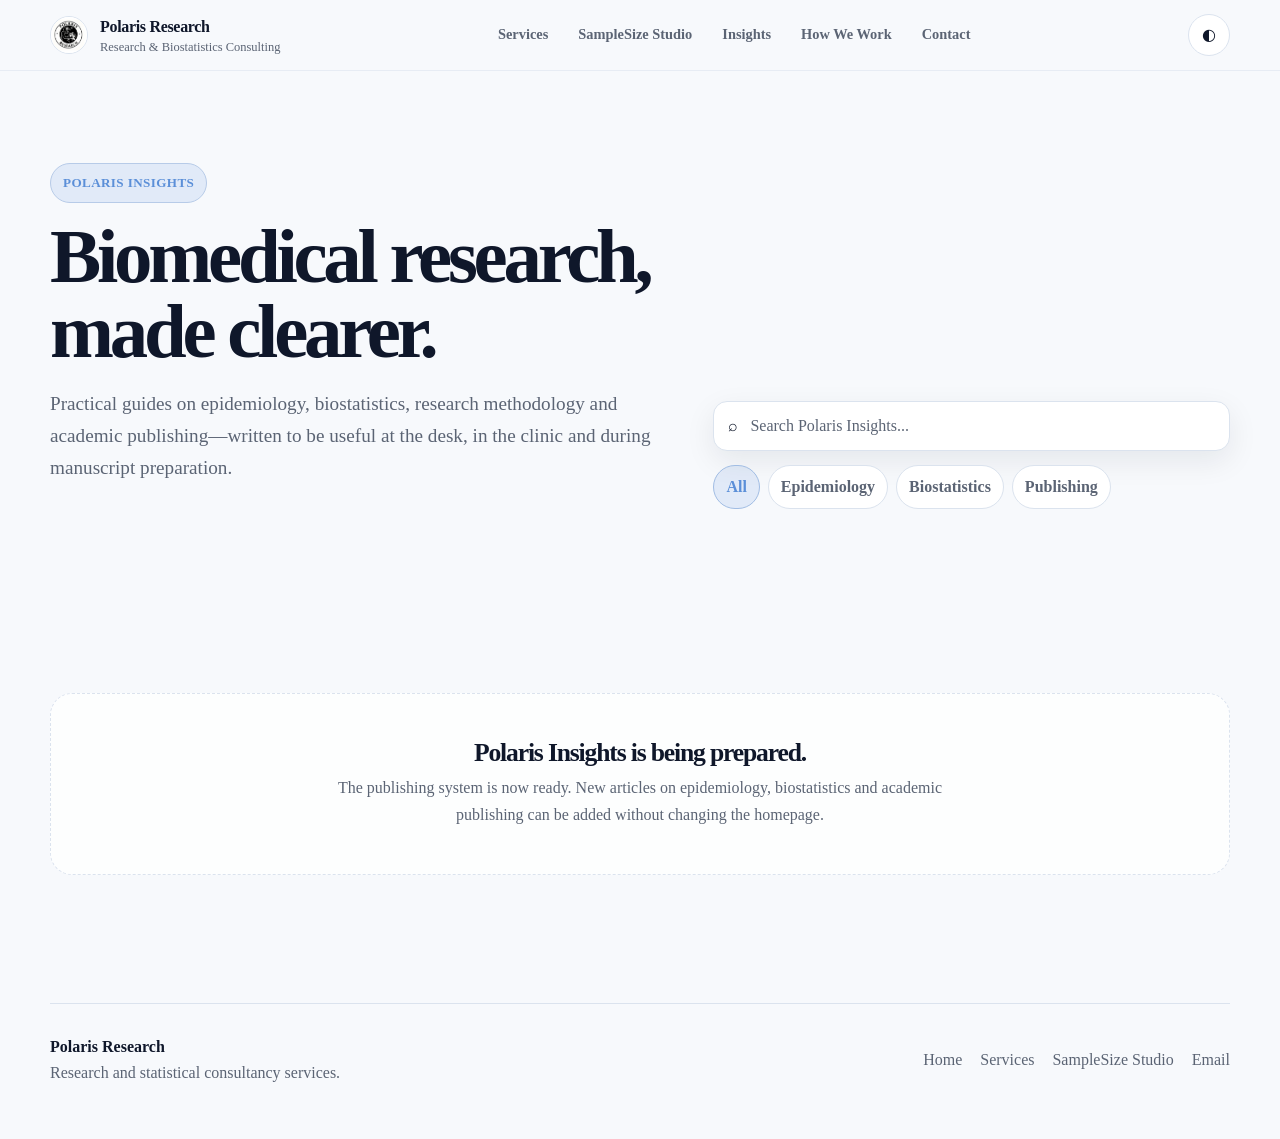
==== commit 01fc67d6: "Add files via upload" ====
--- a/blog/index.html
+++ b/blog/index.html
@@ -20,10 +20,7 @@
     <!-- Google Search Console verification meta tag can be added here when available. -->
   <title>Polaris Insights | Biomedical Research & Publication</title>
   <link rel="icon" href="../assets/images/polaris-logo.jpg" />
-    <link rel="preconnect" href="https://fonts.googleapis.com" />
-  <link rel="preconnect" href="https://fonts.gstatic.com" crossorigin />
-  <link href="https://fonts.googleapis.com/css2?family=Montserrat:wght@400;500;600;700;800;900&display=swap" rel="stylesheet" />
-  <link rel="stylesheet" href="../assets/css/styles.css" />
+<link rel="stylesheet" href="../assets/css/styles.css" />
 
   <script type="application/ld+json">
   {
--- a/assets/css/styles.css
+++ b/assets/css/styles.css
@@ -80,7 +80,7 @@
 
     body {
       margin: 0;
-      font-family: "Montserrat", Arial, sans-serif;
+      font-family: "Times New Roman", Times, serif;
       background:
         radial-gradient(circle at 10% 0%, var(--accent-soft), transparent 34%),
         radial-gradient(circle at 90% 10%, color-mix(in srgb, var(--accent-2) 16%, transparent), transparent 34%),
@@ -1557,7 +1557,7 @@
 }
 
 body {
-  font-family: "Montserrat", Arial, sans-serif;
+  font-family: "Times New Roman", Times, serif;
   background: var(--bg);
 }
 
@@ -1965,3 +1965,24 @@
     padding-bottom: 72px;
   }
 }
+
+
+/* Phase 5.2 — service-card contact links */
+.service-card-link {
+  display: block;
+  color: inherit;
+  text-decoration: none;
+}
+
+.service-card-link:visited {
+  color: inherit;
+}
+
+.service-card-link:focus-visible {
+  outline: 3px solid var(--accent-readable);
+  outline-offset: 4px;
+}
+
+#services-contact {
+  scroll-margin-top: 96px;
+}
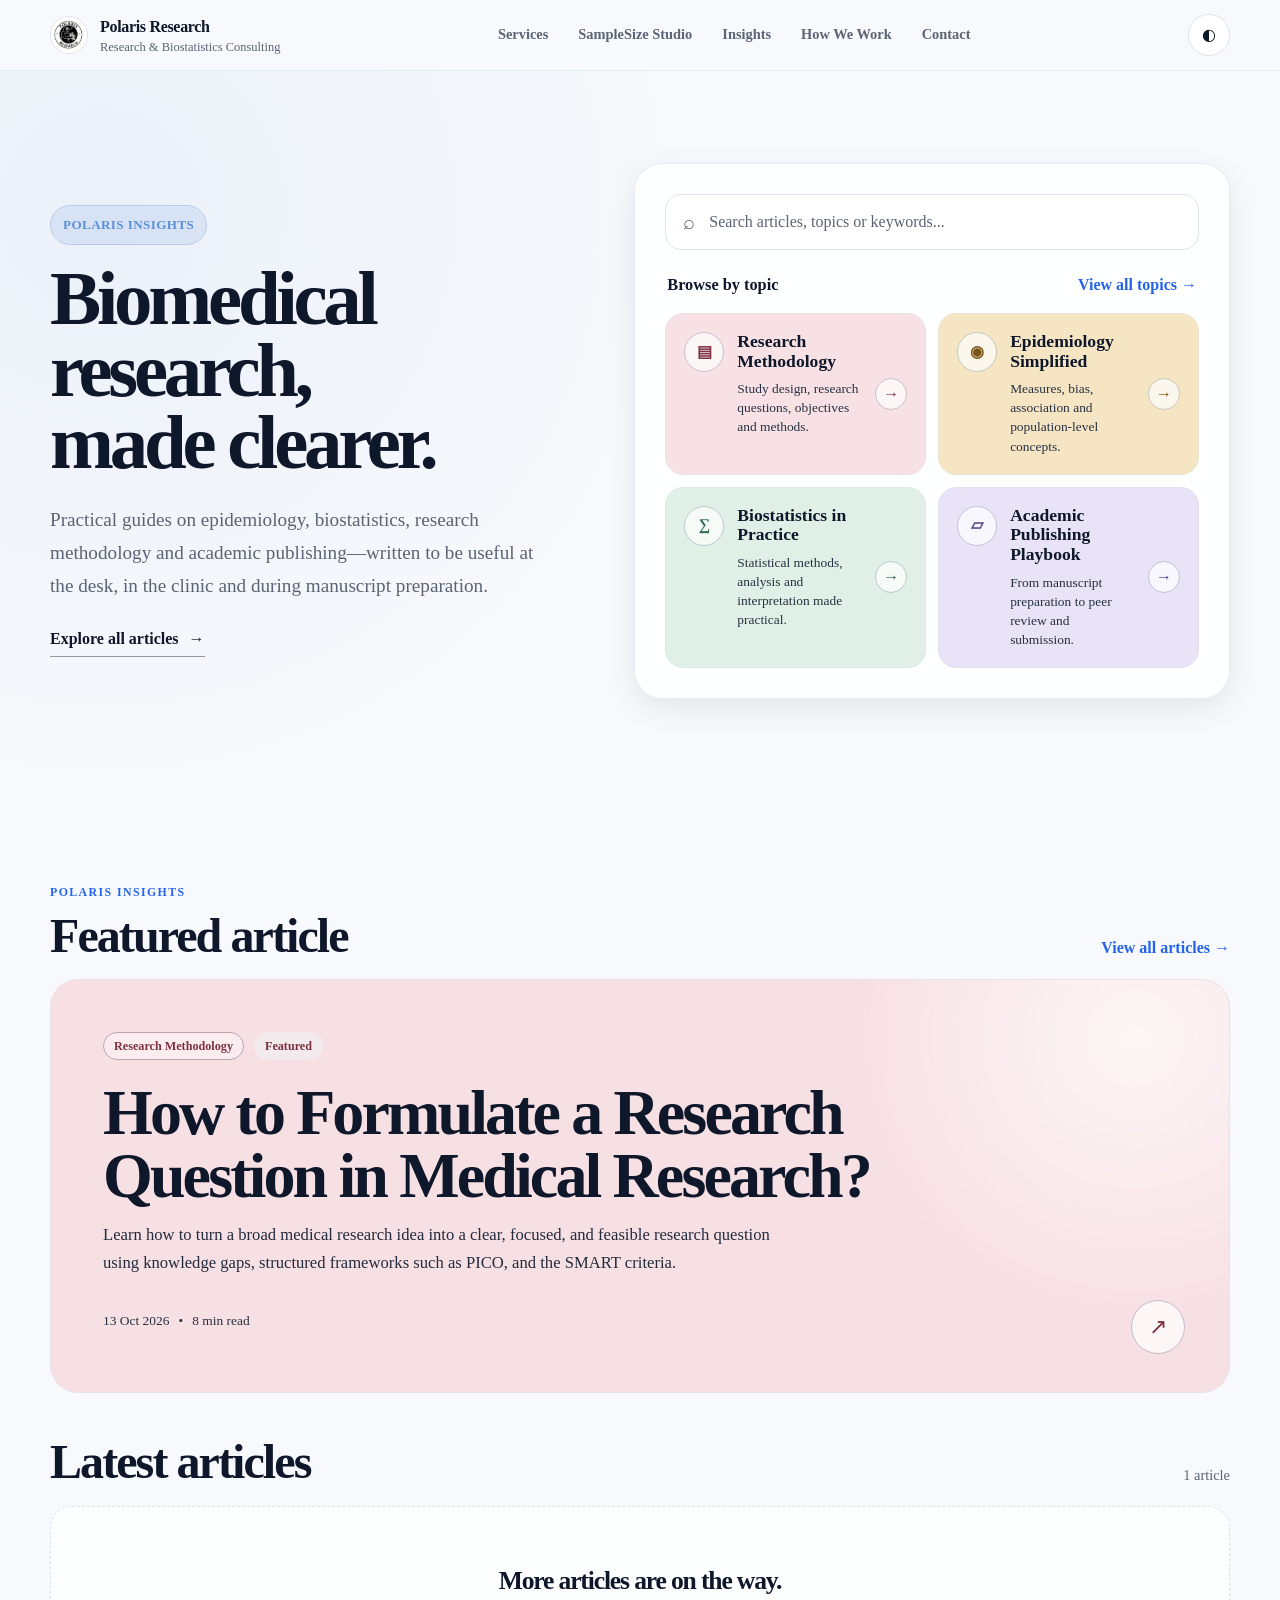
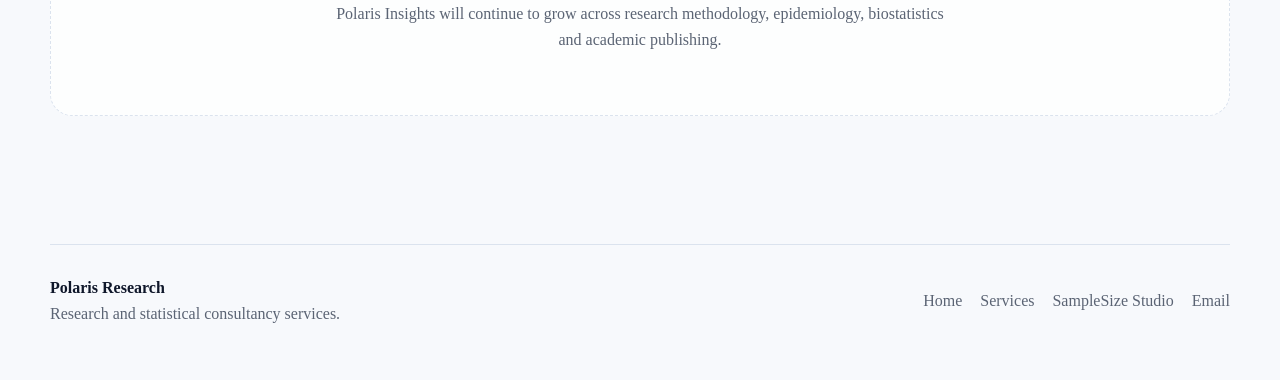
==== commit 2a089b13: "Add files via upload" ====
--- a/blog/index.html
+++ b/blog/index.html
@@ -3,24 +3,23 @@
 <head>
   <meta charset="UTF-8" />
   <meta name="viewport" content="width=device-width, initial-scale=1.0" />
-  <meta name="description" content="Polaris Insights: practical guides on epidemiology, biostatistics, research methodology and academic publishing." />
+  <meta name="description" content="Polaris Insights offers practical, accessible guidance on research methodology, epidemiology, biostatistics and academic publishing for medical researchers." />
   <meta name="robots" content="index,follow" />
   <meta name="theme-color" content="#0b1220" />
-    <link rel="canonical" href="https://polarisresearchconsulting.com/blog/" />
+  <link rel="canonical" href="https://polarisresearchconsulting.com/blog/" />
   <meta property="og:type" content="website" />
   <meta property="og:site_name" content="Polaris Research" />
-  <meta property="og:title" content="Polaris Insights | Biomedical Research & Publication" />
-  <meta property="og:description" content="Practical guides on epidemiology, biostatistics, research methodology and academic publishing." />
+  <meta property="og:title" content="Polaris Insights | Biomedical Research, Made Clearer" />
+  <meta property="og:description" content="Practical guides on research methodology, epidemiology, biostatistics and academic publishing." />
   <meta property="og:url" content="https://polarisresearchconsulting.com/blog/" />
   <meta property="og:image" content="https://polarisresearchconsulting.com/assets/images/polaris-logo.jpg" />
   <meta name="twitter:card" content="summary" />
-  <meta name="twitter:title" content="Polaris Insights | Biomedical Research & Publication" />
-  <meta name="twitter:description" content="Practical guides on epidemiology, biostatistics, research methodology and academic publishing." />
+  <meta name="twitter:title" content="Polaris Insights | Biomedical Research, Made Clearer" />
+  <meta name="twitter:description" content="Practical guides on research methodology, epidemiology, biostatistics and academic publishing." />
   <meta name="twitter:image" content="https://polarisresearchconsulting.com/assets/images/polaris-logo.jpg" />
-    <!-- Google Search Console verification meta tag can be added here when available. -->
-  <title>Polaris Insights | Biomedical Research & Publication</title>
+  <title>Polaris Insights | Biomedical Research, Made Clearer</title>
   <link rel="icon" href="../assets/images/polaris-logo.jpg" />
-<link rel="stylesheet" href="../assets/css/styles.css" />
+  <link rel="stylesheet" href="../assets/css/styles.css" />
 
   <script type="application/ld+json">
   {
@@ -28,7 +27,7 @@
     "@type": "Blog",
     "name": "Polaris Insights",
     "url": "https://polarisresearchconsulting.com/blog/",
-    "description": "Practical guides on epidemiology, biostatistics, research methodology and academic publishing.",
+    "description": "Practical guides on research methodology, epidemiology, biostatistics and academic publishing.",
     "publisher": {
       "@type": "Organization",
       "name": "Polaris Research",
@@ -56,7 +55,7 @@
       <nav class="nav-links" aria-label="Primary navigation">
         <a href="../#services">Services</a>
         <a href="../#studio">SampleSize Studio</a>
-        <a href="./">Insights</a>
+        <a href="./" aria-current="page">Insights</a>
         <a href="../#process">How We Work</a>
         <a href="../#" class="contact-trigger">Contact</a>
       </nav>
@@ -76,36 +75,87 @@
     </div>
   </header>
 
-  <main>
-    <section class="blog-hero">
-      <div class="container blog-hero-grid">
-        <div>
+  <main class="insights-home">
+    <section class="insights-hero">
+      <div class="container insights-hero-grid">
+        <div class="insights-intro fade-in">
           <span class="eyebrow">Polaris Insights</span>
           <h1>Biomedical research, made clearer.</h1>
-          <p class="hero-sub">
+          <p>
             Practical guides on epidemiology, biostatistics, research methodology and academic publishing—written to be useful at the desk, in the clinic and during manuscript preparation.
           </p>
+          <a class="insights-text-link" href="#all-articles">Explore all articles <span aria-hidden="true">→</span></a>
         </div>
 
-        <div class="blog-tools">
-          <label class="blog-search" for="articleSearch">
+        <aside class="insights-tool-panel fade-in" aria-label="Search and browse Polaris Insights">
+          <label class="insights-search" for="articleSearch">
             <span aria-hidden="true">⌕</span>
-            <input id="articleSearch" type="search" placeholder="Search Polaris Insights..." autocomplete="off" />
+            <input id="articleSearch" type="search" placeholder="Search articles, topics or keywords..." autocomplete="off" />
           </label>
 
-          <div class="blog-filters" aria-label="Article categories">
-            <button class="blog-filter active" data-category="All">All</button>
-            <button class="blog-filter" data-category="Epidemiology Simplified">Epidemiology</button>
-            <button class="blog-filter" data-category="Biostatistics in Practice">Biostatistics</button>
-            <button class="blog-filter" data-category="Academic Publishing Playbook">Publishing</button>
+          <div class="browse-row">
+            <strong>Browse by topic</strong>
+            <button class="topic-reset" type="button" data-category="All">View all topics →</button>
           </div>
+
+          <div class="topic-card-grid" aria-label="Article categories">
+            <button class="topic-card category-research" type="button" data-category="Research Methodology">
+              <span class="topic-icon" aria-hidden="true">▤</span>
+              <span class="topic-copy">
+                <strong>Research Methodology</strong>
+                <small>Study design, research questions, objectives and methods.</small>
+              </span>
+              <span class="topic-arrow" aria-hidden="true">→</span>
+            </button>
+
+            <button class="topic-card category-epidemiology" type="button" data-category="Epidemiology Simplified">
+              <span class="topic-icon" aria-hidden="true">◉</span>
+              <span class="topic-copy">
+                <strong>Epidemiology Simplified</strong>
+                <small>Measures, bias, association and population-level concepts.</small>
+              </span>
+              <span class="topic-arrow" aria-hidden="true">→</span>
+            </button>
+
+            <button class="topic-card category-biostatistics" type="button" data-category="Biostatistics in Practice">
+              <span class="topic-icon" aria-hidden="true">∑</span>
+              <span class="topic-copy">
+                <strong>Biostatistics in Practice</strong>
+                <small>Statistical methods, analysis and interpretation made practical.</small>
+              </span>
+              <span class="topic-arrow" aria-hidden="true">→</span>
+            </button>
+
+            <button class="topic-card category-publishing" type="button" data-category="Academic Publishing Playbook">
+              <span class="topic-icon" aria-hidden="true">▱</span>
+              <span class="topic-copy">
+                <strong>Academic Publishing Playbook</strong>
+                <small>From manuscript preparation to peer review and submission.</small>
+              </span>
+              <span class="topic-arrow" aria-hidden="true">→</span>
+            </button>
+          </div>
+        </aside>
+      </div>
+    </section>
+
+    <section class="insights-library" id="all-articles">
+      <div class="container">
+        <div class="insights-section-head">
+          <div>
+            <div class="section-kicker">Polaris Insights</div>
+            <h2 id="featuredHeading">Featured article</h2>
+          </div>
+          <button class="all-articles-reset" type="button" data-category="All">View all articles →</button>
         </div>
-      </div>
-    </section>
-
-    <section class="blog-library">
-      <div class="container">
-        <div id="articleGrid" class="blog-library-grid" aria-live="polite"></div>
+
+        <div id="featuredArticle" aria-live="polite"></div>
+
+        <div class="latest-head">
+          <h2>Latest articles</h2>
+          <span id="resultsSummary" class="results-summary"></span>
+        </div>
+        <div id="articleGrid" class="blog-library-grid magazine-grid" aria-live="polite"></div>
       </div>
     </section>
   </main>
--- a/assets/css/styles.css
+++ b/assets/css/styles.css
@@ -1986,3 +1986,676 @@
 #services-contact {
   scroll-margin-top: 96px;
 }
+
+
+/* ==========================================================
+   Phase 6 — Polaris Insights modern magazine / luxury minimal
+   ========================================================== */
+
+.insights-home {
+  background:
+    radial-gradient(circle at 8% 8%, color-mix(in srgb, var(--accent-soft) 52%, transparent), transparent 30%),
+    var(--bg);
+}
+
+.insights-hero {
+  padding: clamp(46px, 7vw, 90px) 0 38px;
+}
+
+.insights-hero-grid {
+  display: grid;
+  grid-template-columns: minmax(0, .92fr) minmax(520px, 1.08fr);
+  gap: clamp(36px, 6vw, 78px);
+  align-items: center;
+}
+
+.insights-intro {
+  max-width: 650px;
+}
+
+.insights-intro h1 {
+  margin: 18px 0 24px;
+  font-size: clamp(3.2rem, 6vw, 6.3rem);
+  line-height: .94;
+  letter-spacing: -.055em;
+  text-wrap: balance;
+}
+
+.insights-intro > p {
+  max-width: 610px;
+  margin: 0;
+  color: var(--muted);
+  font-size: clamp(1.03rem, 1.5vw, 1.22rem);
+  line-height: 1.72;
+}
+
+.insights-text-link {
+  display: inline-flex;
+  gap: 10px;
+  align-items: center;
+  margin-top: 24px;
+  font-weight: 800;
+  border-bottom: 1px solid color-mix(in srgb, var(--text) 42%, transparent);
+  padding-bottom: 3px;
+}
+
+.insights-tool-panel {
+  padding: clamp(18px, 2.8vw, 30px);
+  border: 1px solid color-mix(in srgb, var(--border) 72%, transparent);
+  border-radius: 28px;
+  background: color-mix(in srgb, var(--surface) 88%, transparent);
+  box-shadow: var(--shadow-soft);
+}
+
+.insights-search {
+  display: flex;
+  align-items: center;
+  gap: 12px;
+  min-height: 56px;
+  padding: 0 17px;
+  border: 1px solid var(--border);
+  border-radius: 16px;
+  background: var(--surface);
+}
+
+.insights-search > span {
+  font-size: 1.25rem;
+  color: var(--muted);
+}
+
+.insights-search input {
+  flex: 1;
+  min-width: 0;
+  border: 0;
+  outline: 0;
+  background: transparent;
+  color: var(--text);
+}
+
+.insights-search input::placeholder {
+  color: var(--muted);
+}
+
+.browse-row {
+  display: flex;
+  align-items: center;
+  justify-content: space-between;
+  gap: 16px;
+  margin: 22px 2px 14px;
+}
+
+.browse-row strong {
+  font-size: 1.02rem;
+}
+
+.topic-reset,
+.all-articles-reset {
+  border: 0;
+  background: transparent;
+  color: var(--accent-readable);
+  cursor: pointer;
+  font: inherit;
+  font-weight: 760;
+  padding: 0;
+}
+
+.topic-card-grid {
+  display: grid;
+  grid-template-columns: repeat(2, minmax(0, 1fr));
+  gap: 12px;
+}
+
+.topic-card {
+  --category-card: #f3e7e9;
+  --category-ink: #71323e;
+  width: 100%;
+  min-height: 150px;
+  display: grid;
+  grid-template-columns: auto 1fr auto;
+  gap: 13px;
+  align-items: start;
+  text-align: left;
+  padding: 18px;
+  border: 1px solid color-mix(in srgb, var(--category-card) 56%, var(--border));
+  border-radius: 18px;
+  background: color-mix(in srgb, var(--category-card) 88%, var(--surface));
+  color: var(--text);
+  cursor: pointer;
+  transition: transform .2s ease, box-shadow .2s ease, border-color .2s ease;
+}
+
+.topic-card:hover,
+.topic-card.active {
+  transform: translateY(-3px);
+  box-shadow: var(--shadow-soft);
+  border-color: color-mix(in srgb, var(--category-ink) 38%, var(--border));
+}
+
+.topic-icon,
+.topic-arrow {
+  display: grid;
+  place-items: center;
+  flex: 0 0 auto;
+  width: 40px;
+  height: 40px;
+  border: 1px solid color-mix(in srgb, var(--category-ink) 20%, var(--border));
+  border-radius: 50%;
+  background: color-mix(in srgb, white 74%, var(--category-card));
+  color: var(--category-ink);
+  font-weight: 900;
+}
+
+.topic-copy {
+  display: grid;
+  gap: 8px;
+  min-width: 0;
+}
+
+.topic-copy strong {
+  font-size: 1.1rem;
+  line-height: 1.12;
+}
+
+.topic-copy small {
+  color: color-mix(in srgb, var(--text) 68%, var(--muted));
+  font-size: .84rem;
+  line-height: 1.42;
+}
+
+.topic-arrow {
+  width: 32px;
+  height: 32px;
+  align-self: center;
+}
+
+.category-research {
+  --category-card: #f6dde1;
+  --category-ink: #7e3140;
+}
+
+.category-epidemiology {
+  --category-card: #f5e1bb;
+  --category-ink: #7c5516;
+}
+
+.category-biostatistics {
+  --category-card: #dceee3;
+  --category-ink: #2f6a4d;
+}
+
+.category-publishing {
+  --category-card: #e5dff6;
+  --category-ink: #57448f;
+}
+
+html[data-mode="dark"] .topic-card,
+html[data-mode="dark"] .featured-story,
+html[data-mode="dark"] .magazine-card,
+html[data-mode="dark"] .article-hero {
+  background: color-mix(in srgb, var(--surface) 74%, var(--category-card) 26%);
+  border-color: color-mix(in srgb, var(--border) 75%, var(--category-card));
+}
+
+html[data-mode="dark"] .topic-icon,
+html[data-mode="dark"] .topic-arrow {
+  background: color-mix(in srgb, var(--surface) 82%, var(--category-card));
+  color: color-mix(in srgb, var(--text) 78%, var(--category-card));
+}
+
+.insights-library {
+  padding: 34px 0 86px;
+}
+
+.insights-section-head,
+.latest-head {
+  display: flex;
+  align-items: end;
+  justify-content: space-between;
+  gap: 20px;
+}
+
+.insights-section-head {
+  margin-bottom: 18px;
+}
+
+.insights-section-head h2,
+.latest-head h2 {
+  margin: 0;
+  font-size: clamp(2rem, 4vw, 3rem);
+  letter-spacing: -.04em;
+}
+
+.featured-story {
+  --category-card: #f6dde1;
+  --category-ink: #7e3140;
+  position: relative;
+  min-height: 330px;
+  padding: clamp(26px, 5vw, 52px);
+  display: flex;
+  flex-direction: column;
+  border: 1px solid color-mix(in srgb, var(--category-card) 54%, var(--border));
+  border-radius: 28px;
+  background:
+    radial-gradient(circle at 92% 14%, color-mix(in srgb, white 72%, transparent), transparent 25%),
+    color-mix(in srgb, var(--category-card) 92%, var(--surface));
+  overflow: hidden;
+}
+
+.featured-story::after {
+  content: "↗";
+  position: absolute;
+  right: clamp(22px, 4vw, 44px);
+  bottom: clamp(22px, 4vw, 38px);
+  display: grid;
+  place-items: center;
+  width: 52px;
+  height: 52px;
+  border-radius: 50%;
+  border: 1px solid color-mix(in srgb, var(--category-ink) 22%, var(--border));
+  background: color-mix(in srgb, var(--surface) 70%, transparent);
+  color: var(--category-ink);
+  font-size: 1.4rem;
+}
+
+.featured-story-top {
+  display: flex;
+  align-items: center;
+  flex-wrap: wrap;
+  gap: 10px;
+}
+
+.magazine-category,
+.featured-label {
+  display: inline-flex;
+  align-items: center;
+  width: fit-content;
+  min-height: 28px;
+  padding: 3px 10px;
+  border: 1px solid color-mix(in srgb, var(--category-ink) 35%, var(--border));
+  border-radius: 999px;
+  color: var(--category-ink);
+  background: color-mix(in srgb, white 40%, transparent);
+  font-size: .76rem;
+  font-weight: 800;
+}
+
+.featured-label {
+  border-color: transparent;
+  background: color-mix(in srgb, var(--category-ink) 10%, white);
+}
+
+.featured-story h3 {
+  max-width: 880px;
+  margin: 22px 0 14px;
+  padding-right: 64px;
+  font-size: clamp(2.15rem, 5vw, 4.45rem);
+  line-height: .98;
+  letter-spacing: -.045em;
+}
+
+.featured-story p {
+  max-width: 760px;
+  margin: 0 0 26px;
+  padding-right: 54px;
+  color: color-mix(in srgb, var(--text) 74%, var(--muted));
+  font-size: 1.04rem;
+}
+
+.story-footer {
+  margin-top: auto;
+  display: flex;
+  align-items: center;
+  gap: 9px;
+  flex-wrap: wrap;
+  color: color-mix(in srgb, var(--text) 70%, var(--muted));
+  font-size: .84rem;
+}
+
+.story-arrow {
+  margin-left: auto;
+  display: grid;
+  place-items: center;
+  width: 38px;
+  height: 38px;
+  border: 1px solid color-mix(in srgb, var(--category-ink) 18%, var(--border));
+  border-radius: 50%;
+  background: color-mix(in srgb, var(--surface) 76%, transparent);
+  color: var(--category-ink);
+  font-size: 1.1rem;
+  font-weight: 900;
+}
+
+.featured-story .story-arrow {
+  opacity: 0;
+  pointer-events: none;
+}
+
+.latest-head {
+  margin: 44px 0 18px;
+}
+
+.results-summary {
+  color: var(--muted);
+  font-size: .9rem;
+}
+
+.blog-library-grid.magazine-grid {
+  grid-template-columns: repeat(3, minmax(0, 1fr));
+  gap: 16px;
+}
+
+.magazine-card {
+  --category-card: #f6dde1;
+  --category-ink: #7e3140;
+  min-height: 320px;
+  padding: 24px;
+  border: 1px solid color-mix(in srgb, var(--category-card) 54%, var(--border));
+  border-radius: 22px;
+  background: color-mix(in srgb, var(--category-card) 91%, var(--surface));
+  box-shadow: none;
+}
+
+.magazine-card:hover {
+  transform: translateY(-4px);
+  border-color: color-mix(in srgb, var(--category-ink) 34%, var(--border));
+  box-shadow: var(--shadow-soft);
+}
+
+.magazine-card h2 {
+  margin: 20px 0 12px;
+  font-size: clamp(1.55rem, 2.4vw, 2rem);
+  line-height: 1.05;
+  letter-spacing: -.03em;
+}
+
+.magazine-card p {
+  color: color-mix(in srgb, var(--text) 72%, var(--muted));
+}
+
+.magazine-card .story-footer {
+  width: 100%;
+}
+
+.magazine-empty {
+  min-height: 210px;
+  display: grid;
+  place-items: center;
+  align-content: center;
+  text-align: center;
+  border-radius: 22px;
+  background: color-mix(in srgb, var(--surface) 72%, transparent);
+}
+
+.magazine-empty h2 {
+  margin: 0 0 6px;
+}
+
+.magazine-empty p {
+  margin: 0;
+}
+
+/* Article reading experience */
+.article-page {
+  padding-top: 42px;
+}
+
+.article-hero {
+  --category-card: #f6dde1;
+  --category-ink: #7e3140;
+  margin-bottom: 44px;
+  padding: clamp(28px, 5vw, 52px);
+  border: 1px solid color-mix(in srgb, var(--category-card) 56%, var(--border));
+  border-radius: 28px;
+  background:
+    radial-gradient(circle at 90% 8%, color-mix(in srgb, white 55%, transparent), transparent 27%),
+    color-mix(in srgb, var(--category-card) 91%, var(--surface));
+}
+
+.article-hero .article-meta {
+  align-items: center;
+  gap: 10px;
+}
+
+.article-hero h1 {
+  max-width: 920px;
+  margin: 20px 0 16px;
+  font-size: clamp(2.8rem, 6.2vw, 5.6rem);
+  line-height: .96;
+  letter-spacing: -.055em;
+}
+
+.article-hero .article-deck {
+  max-width: 800px;
+  margin: 0;
+  color: color-mix(in srgb, var(--text) 72%, var(--muted));
+  font-size: clamp(1.02rem, 1.6vw, 1.2rem);
+}
+
+.article-layout-refined {
+  grid-template-columns: minmax(0, 800px) 250px;
+  gap: 64px;
+}
+
+.article-page .article-body {
+  font-size: 1.08rem;
+  line-height: 1.78;
+}
+
+.article-page .article-body > p:first-child::first-letter {
+  float: left;
+  margin: .05em .09em 0 0;
+  font-size: 4.2rem;
+  line-height: .78;
+  font-weight: 700;
+  color: var(--accent-readable);
+}
+
+.article-page .article-body h2 {
+  margin-top: 50px;
+  font-size: clamp(1.9rem, 3vw, 2.45rem);
+}
+
+.article-quote {
+  margin: 26px 0;
+  padding: 20px 22px;
+  border-left: 4px solid var(--accent);
+  border-radius: 0 16px 16px 0;
+  background: var(--surface-2);
+  font-size: 1.09rem;
+  font-style: italic;
+}
+
+.final-question {
+  border-left-color: #7e3140;
+  background: color-mix(in srgb, #f6dde1 58%, var(--surface));
+  font-style: normal;
+  font-weight: 700;
+}
+
+.pico-list,
+.smart-list {
+  padding-left: 1.25rem;
+}
+
+.smart-list li {
+  margin-bottom: 12px;
+}
+
+.pico-grid {
+  margin: 24px 0 28px;
+  display: grid;
+  grid-template-columns: repeat(2, minmax(0, 1fr));
+  gap: 12px;
+}
+
+.pico-card {
+  padding: 18px;
+  border: 1px solid var(--border);
+  border-radius: 16px;
+  background: var(--surface);
+}
+
+.pico-card strong,
+.pico-card span {
+  display: block;
+}
+
+.pico-card strong {
+  color: var(--accent-readable);
+  margin-bottom: 2px;
+}
+
+.pico-card span {
+  color: var(--muted);
+  font-size: .86rem;
+}
+
+.pico-card p {
+  margin: 10px 0 0;
+}
+
+.article-table-wrap {
+  width: 100%;
+  margin: 28px 0 34px;
+  overflow-x: auto;
+  border: 1px solid var(--border);
+  border-radius: 18px;
+  background: var(--surface);
+}
+
+.article-table {
+  min-width: 720px;
+  margin: 0 !important;
+  border-collapse: collapse;
+}
+
+.article-table th,
+.article-table td {
+  vertical-align: top;
+  padding: 14px 16px;
+  border: 0 !important;
+  border-bottom: 1px solid var(--border) !important;
+}
+
+.article-table tr:last-child td {
+  border-bottom: 0 !important;
+}
+
+.article-table th {
+  background: var(--surface-2);
+  font-weight: 800;
+}
+
+.reference-list {
+  padding-left: 1.35rem;
+}
+
+.reference-list li {
+  margin-bottom: 14px;
+  color: color-mix(in srgb, var(--text) 86%, var(--muted));
+  overflow-wrap: anywhere;
+}
+
+.reference-list a {
+  color: var(--accent-readable);
+  text-decoration: underline;
+  text-underline-offset: 3px;
+}
+
+.article-sidebar {
+  border-radius: 18px;
+  box-shadow: none;
+}
+
+.article-sidebar a {
+  line-height: 1.35;
+}
+
+@media (max-width: 1040px) {
+  .insights-hero-grid {
+    grid-template-columns: 1fr;
+  }
+
+  .insights-intro {
+    max-width: 760px;
+  }
+
+  .blog-library-grid.magazine-grid {
+    grid-template-columns: repeat(2, minmax(0, 1fr));
+  }
+
+  .article-layout-refined {
+    grid-template-columns: 1fr;
+    gap: 32px;
+  }
+
+  .article-layout-refined .article-sidebar {
+    position: static;
+    order: -1;
+  }
+}
+
+@media (max-width: 680px) {
+  .insights-hero {
+    padding-top: 34px;
+  }
+
+  .insights-intro h1 {
+    font-size: clamp(2.8rem, 15vw, 4.4rem);
+  }
+
+  .insights-tool-panel {
+    padding: 14px;
+    border-radius: 22px;
+  }
+
+  .topic-card-grid,
+  .pico-grid,
+  .blog-library-grid.magazine-grid {
+    grid-template-columns: 1fr;
+  }
+
+  .topic-card {
+    min-height: 128px;
+  }
+
+  .insights-section-head,
+  .latest-head {
+    align-items: flex-start;
+    flex-direction: column;
+  }
+
+  .featured-story {
+    min-height: 360px;
+    padding: 24px;
+  }
+
+  .featured-story h3 {
+    padding-right: 0;
+  }
+
+  .featured-story p {
+    padding-right: 0;
+  }
+
+  .featured-story::after {
+    display: none;
+  }
+
+  .article-hero {
+    padding: 24px;
+    border-radius: 22px;
+  }
+
+  .article-hero h1 {
+    font-size: clamp(2.45rem, 13vw, 4rem);
+  }
+
+  .article-page .article-body {
+    font-size: 1.02rem;
+  }
+
+  .article-table {
+    min-width: 650px;
+  }
+}
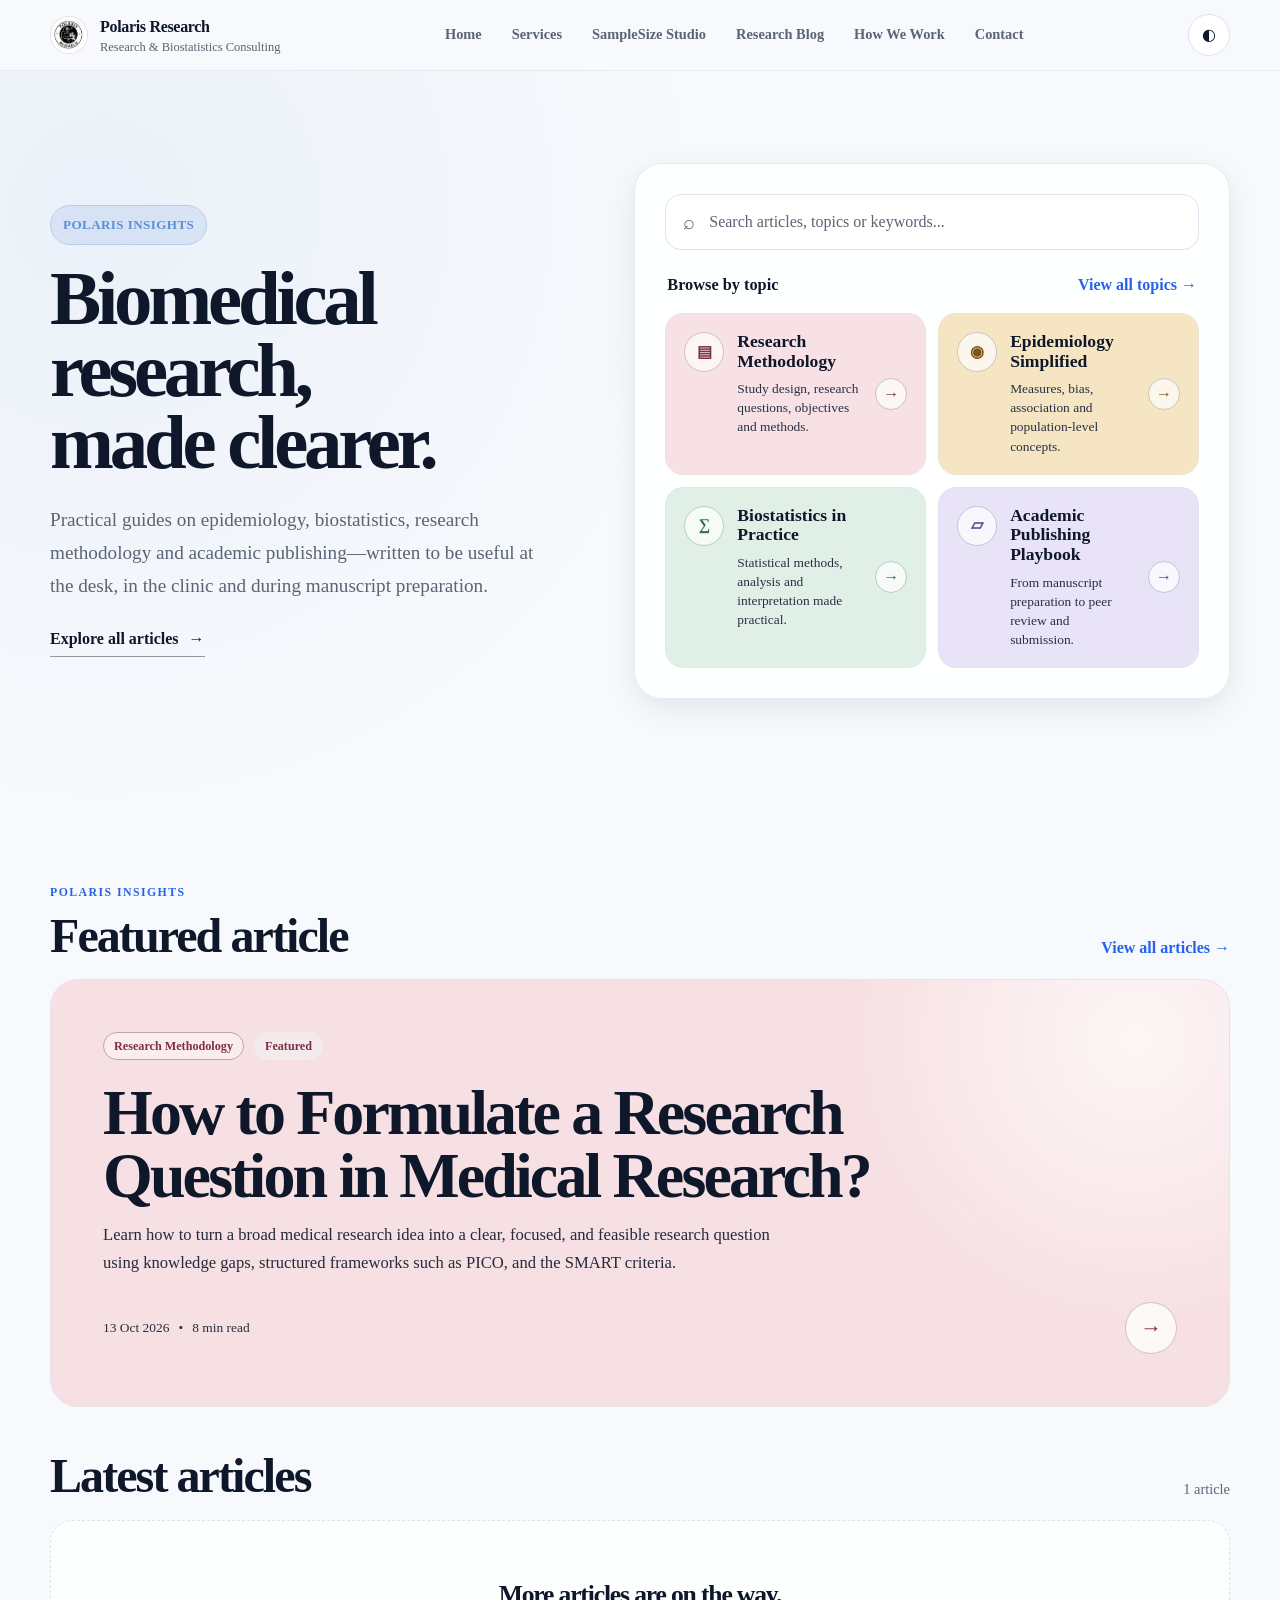
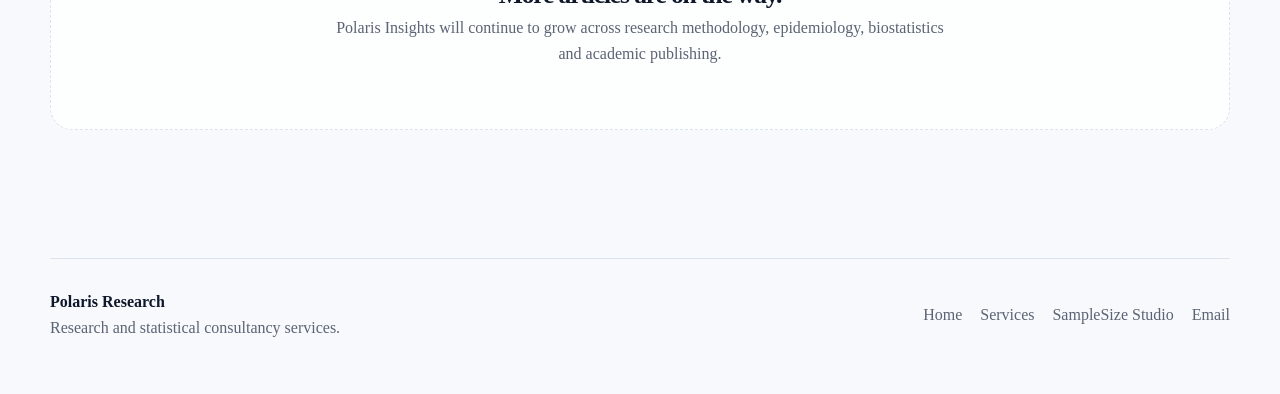
==== commit 7397c2bd: "Add files via upload" ====
--- a/blog/index.html
+++ b/blog/index.html
@@ -53,9 +53,10 @@
       </a>
 
       <nav class="nav-links" aria-label="Primary navigation">
-        <a href="../#services">Services</a>
+                <a href="../">Home</a>
+<a href="../#services">Services</a>
         <a href="../#studio">SampleSize Studio</a>
-        <a href="./" aria-current="page">Insights</a>
+        <a href="./" aria-current="page">Research Blog</a>
         <a href="../#process">How We Work</a>
         <a href="../#" class="contact-trigger">Contact</a>
       </nav>
@@ -67,9 +68,10 @@
     </div>
 
     <div class="container mobile-menu" id="mobileMenu">
-      <a href="../#services">Services</a>
+            <a href="../">Home</a>
+<a href="../#services">Services</a>
       <a href="../#studio">SampleSize Studio</a>
-      <a href="./">Insights</a>
+      <a href="./">Research Blog</a>
       <a href="../#process">How We Work</a>
       <a href="../#" class="contact-trigger">Contact</a>
     </div>
@@ -146,7 +148,7 @@
             <div class="section-kicker">Polaris Insights</div>
             <h2 id="featuredHeading">Featured article</h2>
           </div>
-          <button class="all-articles-reset" type="button" data-category="All">View all articles →</button>
+          <button class="all-articles-reset" id="showAllArticles" type="button">View all articles →</button>
         </div>
 
         <div id="featuredArticle" aria-live="polite"></div>
@@ -158,6 +160,51 @@
         <div id="articleGrid" class="blog-library-grid magazine-grid" aria-live="polite"></div>
       </div>
     </section>
+  
+    <section class="all-articles-section" id="all-articles-list" hidden>
+      <div class="container">
+        <div class="all-articles-panel">
+          <div class="all-articles-heading">
+            <div>
+              <div class="section-kicker">Polaris Insights Library</div>
+              <h2>All articles</h2>
+              <p>Search, filter, and sort every article currently published on Polaris Insights.</p>
+            </div>
+            <button class="all-articles-close" id="closeAllArticles" type="button" aria-label="Close all articles list">×</button>
+          </div>
+
+          <div class="all-articles-controls" aria-label="Article filters">
+            <label class="all-articles-search" for="allArticlesSearch">
+              <span aria-hidden="true">⌕</span>
+              <input id="allArticlesSearch" type="search" placeholder="Search all articles..." autocomplete="off" />
+            </label>
+
+            <label class="filter-control">
+              <span>Category</span>
+              <select id="allArticlesCategory">
+                <option value="All">All categories</option>
+                <option value="Research Methodology">Research Methodology</option>
+                <option value="Epidemiology Simplified">Epidemiology Simplified</option>
+                <option value="Biostatistics in Practice">Biostatistics in Practice</option>
+                <option value="Academic Publishing Playbook">Academic Publishing Playbook</option>
+              </select>
+            </label>
+
+            <label class="filter-control">
+              <span>Sort</span>
+              <select id="allArticlesSort">
+                <option value="newest">Newest to oldest</option>
+                <option value="oldest">Oldest to newest</option>
+              </select>
+            </label>
+          </div>
+
+          <div class="all-articles-count" id="allArticlesCount"></div>
+          <div class="all-articles-list" id="allArticlesList" aria-live="polite"></div>
+        </div>
+      </div>
+    </section>
+
   </main>
 
   <footer>
--- a/assets/css/styles.css
+++ b/assets/css/styles.css
@@ -2242,19 +2242,7 @@
 }
 
 .featured-story::after {
-  content: "↗";
-  position: absolute;
-  right: clamp(22px, 4vw, 44px);
-  bottom: clamp(22px, 4vw, 38px);
-  display: grid;
-  place-items: center;
-  width: 52px;
-  height: 52px;
-  border-radius: 50%;
-  border: 1px solid color-mix(in srgb, var(--category-ink) 22%, var(--border));
-  background: color-mix(in srgb, var(--surface) 70%, transparent);
-  color: var(--category-ink);
-  font-size: 1.4rem;
+  display: none;
 }
 
 .featured-story-top {
@@ -2326,8 +2314,13 @@
 }
 
 .featured-story .story-arrow {
-  opacity: 0;
-  pointer-events: none;
+  opacity: 1;
+  pointer-events: auto;
+  width: 52px;
+  height: 52px;
+  font-size: 1.35rem;
+  position: relative;
+  z-index: 2;
 }
 
 .latest-head {
@@ -2639,8 +2632,8 @@
   }
 
   .featured-story::after {
-    display: none;
-  }
+  display: none;
+}
 
   .article-hero {
     padding: 24px;
@@ -2659,3 +2652,210 @@
     min-width: 650px;
   }
 }
+
+
+/* ==========================================================
+   Phase 6.2 — navigation + complete article library
+   ========================================================== */
+
+.all-articles-section[hidden] {
+  display: none !important;
+}
+
+.all-articles-section {
+  padding: 0 0 90px;
+  scroll-margin-top: 96px;
+}
+
+.all-articles-panel {
+  padding: clamp(22px, 4vw, 42px);
+  border: 1px solid var(--border);
+  border-radius: 28px;
+  background: color-mix(in srgb, var(--surface) 92%, transparent);
+  box-shadow: var(--shadow-soft);
+}
+
+.all-articles-heading {
+  display: flex;
+  align-items: flex-start;
+  justify-content: space-between;
+  gap: 24px;
+  margin-bottom: 26px;
+}
+
+.all-articles-heading h2 {
+  margin: 4px 0 8px;
+  font-size: clamp(2.3rem, 4vw, 3.8rem);
+  letter-spacing: -.04em;
+}
+
+.all-articles-heading p {
+  margin: 0;
+  color: var(--muted);
+}
+
+.all-articles-close {
+  width: 44px;
+  height: 44px;
+  display: grid;
+  place-items: center;
+  border: 1px solid var(--border);
+  border-radius: 50%;
+  background: var(--surface);
+  color: var(--text);
+  font: inherit;
+  font-size: 1.35rem;
+  cursor: pointer;
+}
+
+.all-articles-controls {
+  display: grid;
+  grid-template-columns: minmax(0, 1.6fr) minmax(180px, .6fr) minmax(180px, .6fr);
+  gap: 14px;
+  align-items: end;
+  margin-bottom: 14px;
+}
+
+.all-articles-search {
+  min-height: 58px;
+  display: flex;
+  align-items: center;
+  gap: 12px;
+  padding: 0 16px;
+  border: 1px solid var(--border);
+  border-radius: 16px;
+  background: var(--surface);
+}
+
+.all-articles-search input {
+  flex: 1;
+  min-width: 0;
+  border: 0;
+  outline: 0;
+  background: transparent;
+  color: var(--text);
+}
+
+.filter-control {
+  display: grid;
+  gap: 7px;
+}
+
+.filter-control > span {
+  color: var(--muted);
+  font-size: .78rem;
+  font-weight: 700;
+  text-transform: uppercase;
+  letter-spacing: .05em;
+}
+
+.filter-control select {
+  min-height: 58px;
+  width: 100%;
+  padding: 0 14px;
+  border: 1px solid var(--border);
+  border-radius: 16px;
+  background: var(--surface);
+  color: var(--text);
+  font: inherit;
+}
+
+.all-articles-count {
+  margin: 6px 0 18px;
+  color: var(--muted);
+  font-size: .9rem;
+}
+
+.all-articles-list {
+  display: grid;
+  gap: 12px;
+}
+
+.all-article-row {
+  --category-card: #f6dde1;
+  --category-ink: #7e3140;
+  display: grid;
+  grid-template-columns: minmax(0, 1fr) auto;
+  gap: 24px;
+  align-items: center;
+  padding: 22px 24px;
+  border: 1px solid color-mix(in srgb, var(--category-card) 48%, var(--border));
+  border-radius: 20px;
+  background: color-mix(in srgb, var(--category-card) 82%, var(--surface));
+}
+
+.all-article-main h3 {
+  margin: 12px 0 8px;
+  font-size: clamp(1.45rem, 2.4vw, 2rem);
+  line-height: 1.08;
+  letter-spacing: -.025em;
+}
+
+.all-article-main p {
+  max-width: 850px;
+  margin: 0;
+  color: color-mix(in srgb, var(--text) 72%, var(--muted));
+}
+
+.all-article-meta {
+  min-width: 130px;
+  display: grid;
+  justify-items: end;
+  gap: 7px;
+  color: var(--muted);
+  font-size: .84rem;
+}
+
+.all-article-meta .story-arrow {
+  margin-top: 4px;
+}
+
+.all-articles-empty {
+  padding: 38px;
+  text-align: center;
+  border: 1px dashed var(--border);
+  border-radius: 18px;
+  color: var(--muted);
+}
+
+.all-articles-empty h3 {
+  margin: 0 0 8px;
+  color: var(--text);
+}
+
+@media (max-width: 900px) {
+  .all-articles-controls {
+    grid-template-columns: 1fr 1fr;
+  }
+
+  .all-articles-search {
+    grid-column: 1 / -1;
+  }
+}
+
+@media (max-width: 680px) {
+  .all-articles-controls {
+    grid-template-columns: 1fr;
+  }
+
+  .all-articles-search {
+    grid-column: auto;
+  }
+
+  .all-article-row {
+    grid-template-columns: 1fr;
+    gap: 16px;
+  }
+
+  .all-article-meta {
+    justify-items: start;
+    grid-template-columns: auto auto 1fr;
+    align-items: center;
+    min-width: 0;
+  }
+
+  .all-article-meta .story-arrow {
+    margin-left: auto;
+    margin-top: 0;
+  }
+}
